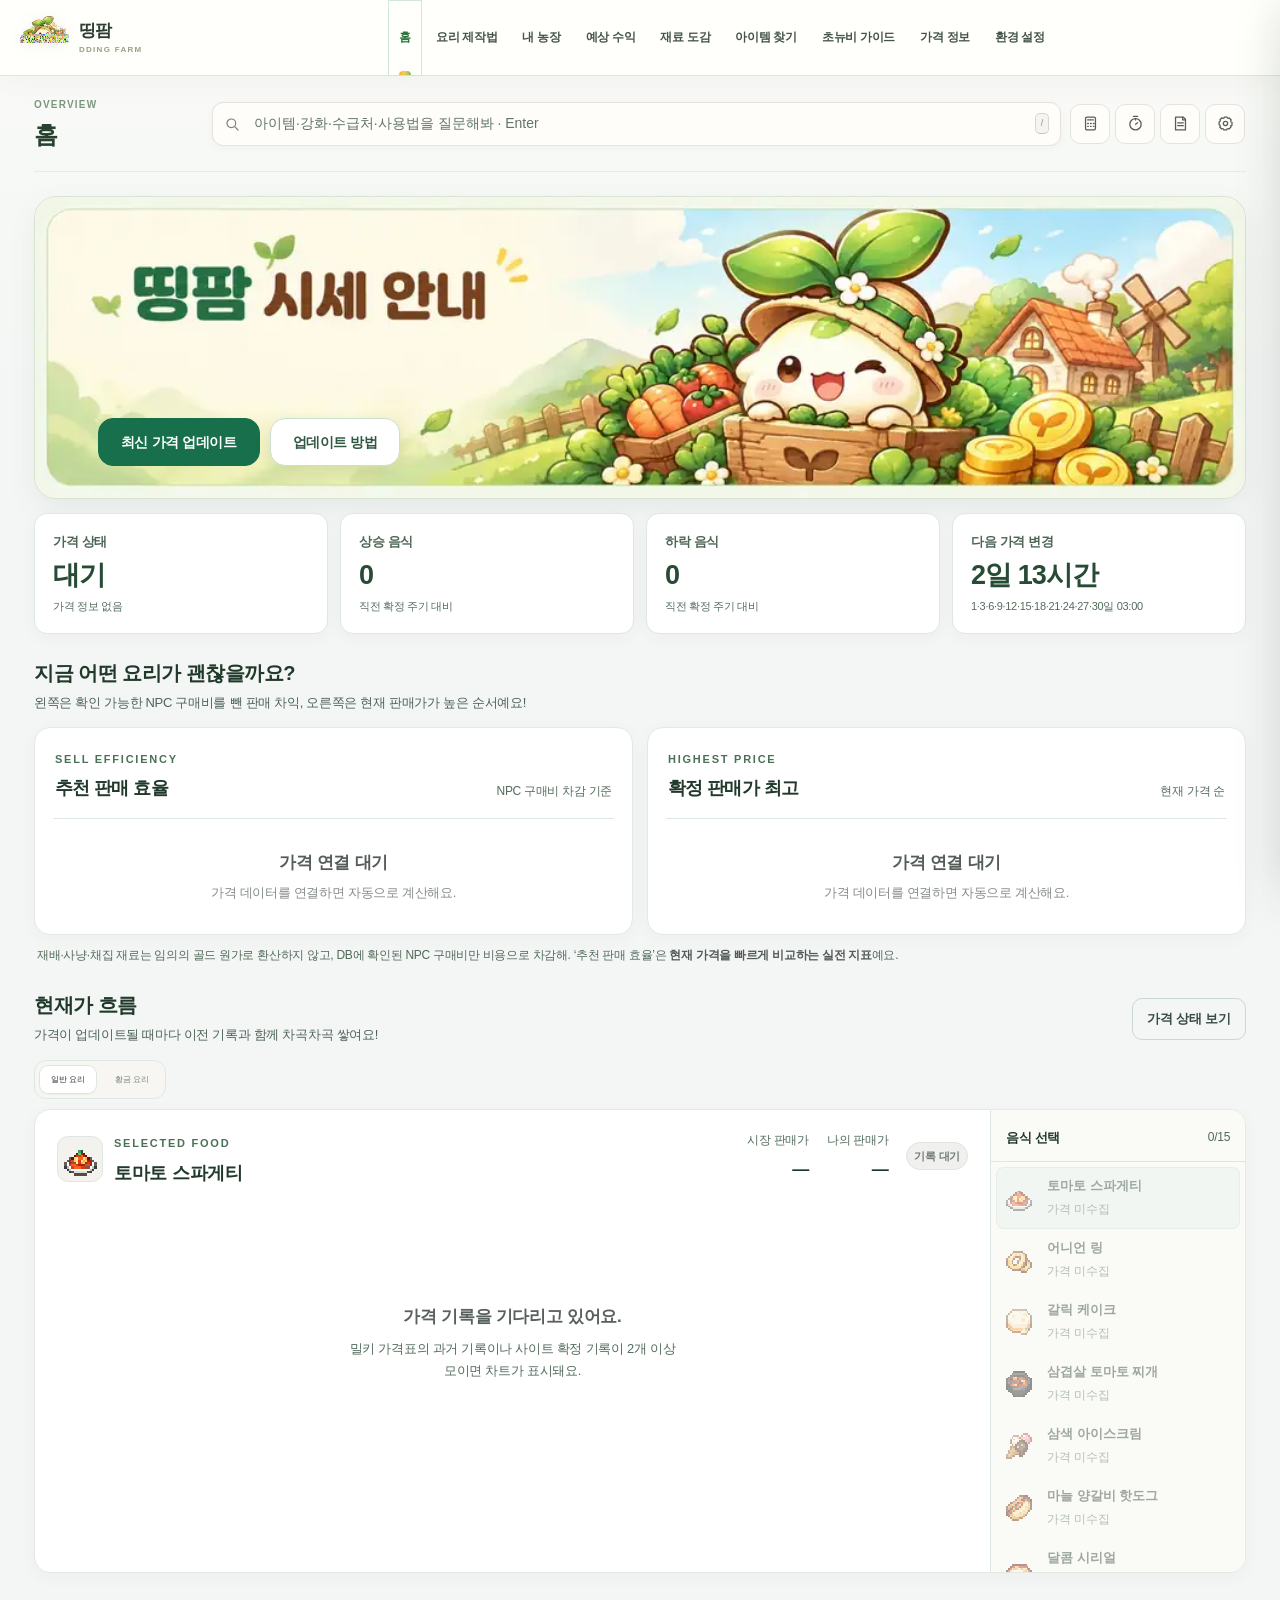
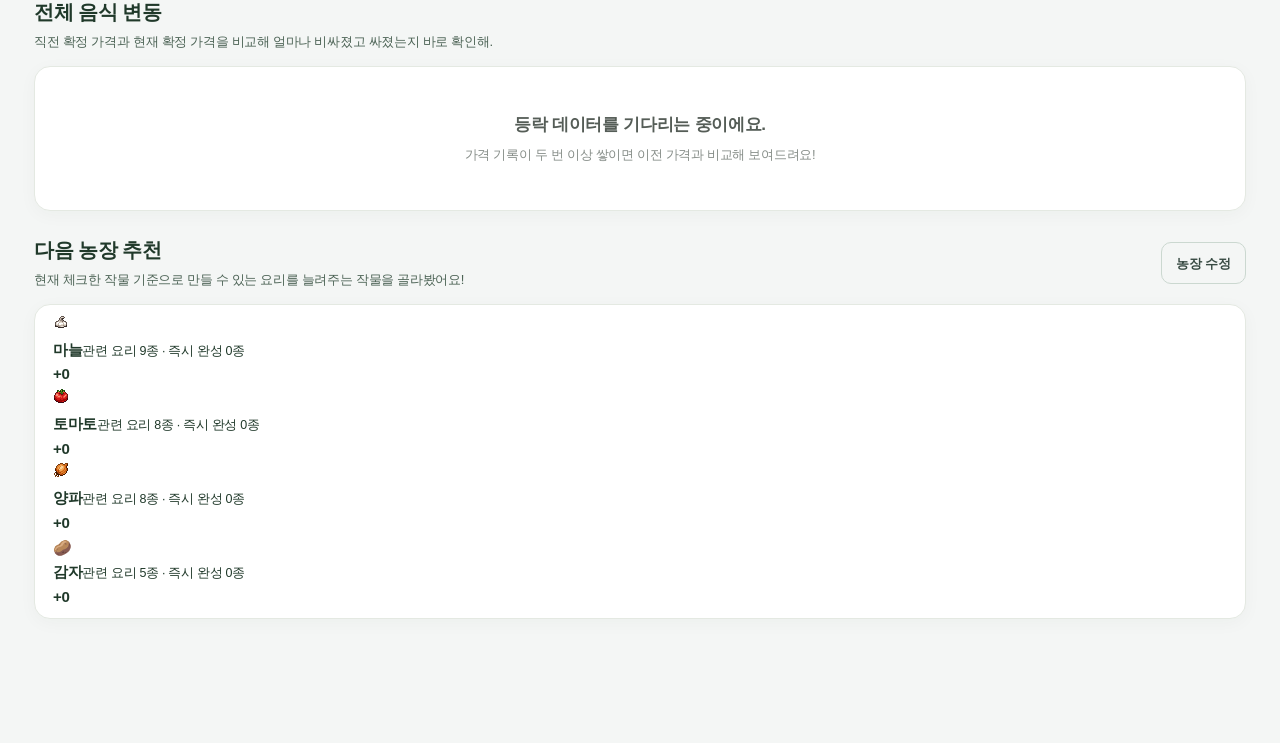
==== index.html @ a01706b8 "Bust cache for official newbie guide rebuild" ====
<!doctype html>
<html lang="ko">
<head>
  <meta charset="utf-8" />
  <meta name="viewport" content="width=device-width, initial-scale=1" />
  <meta name="color-scheme" content="light" />
  <title>띵팜 | 띵타이쿤 재배 운영 도구</title>
  <meta name="description" content="띵타이쿤 재배 운영을 위한 농장·요리·수익·가격 관리 도구, 띵팜" />
  <link rel="stylesheet" href="styles.css?v=0.10.4-auditplanner1" />
  <link rel="stylesheet" href="design-polish.css?v=0.12.0-public-ui1" />
  <link rel="icon" type="image/png" href="assets/brand/ddingfarm-logo.png" />
</head>
<body>
  <svg class="svg-sprite" aria-hidden="true">
    <symbol id="i-home" viewBox="0 0 24 24"><path d="M3 10.5 12 3l9 7.5v9a1.5 1.5 0 0 1-1.5 1.5h-15A1.5 1.5 0 0 1 3 19.5v-9Z"/><path d="M9 21v-7h6v7"/></symbol>
    <symbol id="i-chef" viewBox="0 0 24 24"><path d="M7 10.5a4 4 0 1 1 2.2-7.34A4.5 4.5 0 0 1 16.5 5a3.5 3.5 0 1 1 .5 6.96V15H7v-4.5Z"/><path d="M7 15h10v5H7z"/></symbol>
    <symbol id="i-leaf" viewBox="0 0 24 24"><path d="M20 4C11 4 5 8.2 5 14c0 3.3 2.6 6 6 6 6.4 0 9-7.2 9-16Z"/><path d="M4 21c2.4-5 6.1-8.2 11-10"/></symbol>
    <symbol id="i-box" viewBox="0 0 24 24"><path d="m4 7 8-4 8 4-8 4-8-4Z"/><path d="M4 7v10l8 4 8-4V7"/><path d="M12 11v10"/></symbol>
    <symbol id="i-book" viewBox="0 0 24 24"><path d="M4 5.5A2.5 2.5 0 0 1 6.5 3H11a3 3 0 0 1 3 3v15a3 3 0 0 0-3-3H6.5A2.5 2.5 0 0 0 4 20.5v-15Z"/><path d="M20 5.5A2.5 2.5 0 0 0 17.5 3H14v18a3 3 0 0 1 3-3h.5a2.5 2.5 0 0 1 2.5 2.5v-15Z"/></symbol>
    <symbol id="i-refresh" viewBox="0 0 24 24"><path d="M20 7v5h-5"/><path d="M19 12a7 7 0 1 0-2.05 4.95"/></symbol>
    <symbol id="i-search" viewBox="0 0 24 24"><circle cx="11" cy="11" r="6.5"/><path d="m16 16 5 5"/></symbol>
    <symbol id="i-calculator" viewBox="0 0 24 24"><rect x="5" y="3" width="14" height="18" rx="2"/><path d="M8 7h8M8 12h1M12 12h1M16 12h1M8 16h1M12 16h1M16 16h1"/></symbol>
    <symbol id="i-profit" viewBox="0 0 24 24"><path d="M4 19V9M10 19V5M16 19v-7M22 19H2"/><path d="m4 8 6-4 6 7 5-5"/></symbol>
    <symbol id="i-timer" viewBox="0 0 24 24"><circle cx="12" cy="13" r="8"/><path d="M9 2h6M12 5v2M12 13l3-2"/></symbol>
    <symbol id="i-note" viewBox="0 0 24 24"><path d="M5 3h11l3 3v15H5z"/><path d="M15 3v4h4M8 11h8M8 15h8"/></symbol>
    <symbol id="i-link" viewBox="0 0 24 24"><path d="M10 13a5 5 0 0 0 7.5.5l2-2a5 5 0 0 0-7-7l-1.1 1.1"/><path d="M14 11a5 5 0 0 0-7.5-.5l-2 2a5 5 0 0 0 7 7l1.1-1.1"/></symbol>
    <symbol id="i-grid" viewBox="0 0 24 24"><path d="M4 4h6v6H4zM14 4h6v6h-6zM4 14h6v6H4zM14 14h6v6h-6z"/></symbol>
    <symbol id="i-list" viewBox="0 0 24 24"><path d="M8 6h12M8 12h12M8 18h12M4 6h.01M4 12h.01M4 18h.01"/></symbol>
    <symbol id="i-arrow" viewBox="0 0 24 24"><path d="M5 12h14M14 7l5 5-5 5"/></symbol>
    <symbol id="i-close" viewBox="0 0 24 24"><path d="m6 6 12 12M18 6 6 18"/></symbol>
    <symbol id="i-check" viewBox="0 0 24 24"><path d="m5 12 4 4L19 6"/></symbol>
    <symbol id="i-spark" viewBox="0 0 24 24"><path d="M12 3c.8 4.7 2.3 6.2 7 7-4.7.8-6.2 2.3-7 7-.8-4.7-2.3-6.2-7-7 4.7-.8 6.2-2.3 7-7Z"/><path d="M19 16c.3 1.8.9 2.4 2.7 2.7-1.8.3-2.4.9-2.7 2.7-.3-1.8-.9-2.4-2.7-2.7 1.8-.3 2.4-.9 2.7-2.7Z"/></symbol>
    <symbol id="i-compass" viewBox="0 0 24 24"><circle cx="12" cy="12" r="9"/><path d="m15.5 8.5-2 5-5 2 2-5 5-2Z"/></symbol>
    <symbol id="i-settings" viewBox="0 0 24 24"><circle cx="12" cy="12" r="3"/><path d="M19.4 15a1.7 1.7 0 0 0 .34 1.88l.06.06-2.83 2.83-.06-.06A1.7 1.7 0 0 0 15 19.4a1.7 1.7 0 0 0-1 .6 1.7 1.7 0 0 0-.4 1.1V21h-4v-.1A1.7 1.7 0 0 0 8.6 19.4a1.7 1.7 0 0 0-1.88.34l-.06.06-2.83-2.83.06-.06A1.7 1.7 0 0 0 4.6 15a1.7 1.7 0 0 0-.6-1 1.7 1.7 0 0 0-1.1-.4H3v-4h.1A1.7 1.7 0 0 0 4.6 8.6a1.7 1.7 0 0 0-.34-1.88l-.06-.06 2.83-2.83.06.06A1.7 1.7 0 0 0 9 4.6a1.7 1.7 0 0 0 1-.6 1.7 1.7 0 0 0 .4-1.1V3h4v.1A1.7 1.7 0 0 0 15.4 4.6a1.7 1.7 0 0 0 1.88-.34l.06-.06 2.83 2.83-.06.06A1.7 1.7 0 0 0 19.4 9c.12.36.33.7.6 1 .3.27.69.42 1.1.4h.1v4h-.1c-.41-.02-.8.13-1.1.4-.27.3-.48.64-.6 1Z"/></symbol>
  </svg>

  <div class="app-shell">
    <aside class="sidebar">
      <div class="brand">
        <img class="brand-logo" src="assets/brand/ddingfarm-logo.png" alt="띵팜 로고" />
        <div class="brand-copy">
          <strong>띵팜</strong>
          <span>DDING FARM</span>
        </div>
      </div>

      <nav class="nav" aria-label="주요 메뉴">
        <p class="nav-label">Workspace</p>
        <button class="nav-btn active" data-page="dashboard"><svg><use href="#i-home"/></svg><span>홈</span></button>
        <button class="nav-btn" data-page="cooking"><svg><use href="#i-chef"/></svg><span>요리 제작법</span><em>15</em></button>
        <button class="nav-btn" data-page="farm"><svg><use href="#i-leaf"/></svg><span>내 농장</span></button>
        <button class="nav-btn" data-page="profit"><svg><use href="#i-profit"/></svg><span>예상 수익</span><em>NEW</em></button>
        <button class="nav-btn" data-page="ingredients"><svg><use href="#i-box"/></svg><span>재료 도감</span></button>
        <button class="nav-btn" data-page="finder"><svg><use href="#i-compass"/></svg><span>아이템 찾기</span><em>NEW</em></button>
        <button class="nav-btn" data-page="reference"><svg><use href="#i-book"/></svg><span>초뉴비 가이드</span><em>NEW</em></button>
        <button class="nav-btn" data-page="prices"><svg><use href="#i-refresh"/></svg><span>가격 정보</span></button>
        <button class="nav-btn" data-tool="settings"><svg><use href="#i-settings"/></svg><span>환경 설정</span><em>FONT</em></button>
      </nav>

      <div class="side-spacer"></div>

      <div class="side-module">
        <div class="module-head"><span>PRICE FEED</span><span id="sidePriceDot" class="tiny-dot"></span></div>
        <div id="sidePriceStatus" class="price-feed-title">가격 대기</div>
        <small id="sidePriceUpdated">최신 가격 정보를 확인하는 중이에요.</small>
        <button id="sideConnect" class="text-action">최신 가격 확인 <svg><use href="#i-arrow"/></svg></button>
      </div>

      <div class="sidebar-footer">
        <span>v0.13.1</span>
        <span class="sep"></span>
        <span>price-sync</span>
      </div>
    </aside>

    <main class="main">
      <header class="topbar">
        <div class="page-heading">
          <p class="eyebrow" id="pageEyebrow">OVERVIEW</p>
          <h1 id="pageTitle">홈</h1>
        </div>
        <div class="top-actions">
          <label class="search-wrap">
            <svg><use href="#i-search"/></svg>
            <input id="globalSearch" type="search" placeholder="아이템·강화·수급처·사용법을 질문해봐 · Enter" autocomplete="off" />
            <kbd>/</kbd>
          </label>
          <div class="utility-buttons" aria-label="도구">
            <button class="icon-btn" data-tool="calculator" title="수익 계산기"><svg><use href="#i-calculator"/></svg></button>
            <button class="icon-btn" data-tool="timer" title="쿠킹 타이머"><svg><use href="#i-timer"/></svg></button>
            <button class="icon-btn" data-tool="memo" title="메모"><svg><use href="#i-note"/></svg></button>
            <button class="icon-btn" data-tool="settings" title="환경 설정"><svg><use href="#i-settings"/></svg></button>
          </div>
          <button id="quickConnect" class="btn primary"><span class="connect-indicator"></span>최신 가격 확인</button>
        </div>
      </header>

      <section id="page-dashboard" class="page active"></section>
      <section id="page-cooking" class="page"></section>
      <section id="page-farm" class="page"></section>
      <section id="page-profit" class="page"></section>
      <section id="page-ingredients" class="page"></section>
      <section id="page-finder" class="page"></section>
      <section id="page-reference" class="page"></section>
      <section id="page-prices" class="page"></section>
    </main>
  </div>

  <div id="drawerBackdrop" class="drawer-backdrop" hidden></div>
  <aside id="detailDrawer" class="drawer" aria-hidden="true"></aside>

  <aside id="toolPanel" class="tool-panel" aria-hidden="true">
    <div class="tool-panel-head">
      <div><p class="eyebrow" id="toolEyebrow">UTILITY</p><h2 id="toolTitle">도구</h2></div>
      <button id="toolClose" class="icon-btn"><svg><use href="#i-close"/></svg></button>
    </div>
    <div id="toolPanelBody" class="tool-panel-body"></div>
  </aside>

  <div id="toast" class="toast" hidden></div>

  <!-- 핵심 데이터를 data.js 하나로 묶어 배포 누락을 방지 -->
  <script src="data.js?v=0.11.4-guide-official1"></script>
  <script src="app.js?v=0.13.1-guide-official1"></script>
</body>
</html>
---- styles.css ----
@font-face{font-family:'Gmarket Sans';font-weight:300;font-style:normal;font-display:swap;src:local('Gmarket Sans Light'),local('GmarketSansTTFLight'),url('https://cdn.jsdelivr.net/gh/fonts-archive/GmarketSans/GmarketSansLight.woff2') format('woff2')}
@font-face{font-family:'Gmarket Sans';font-weight:500;font-style:normal;font-display:swap;src:local('Gmarket Sans Medium'),local('GmarketSansTTFMedium'),url('https://cdn.jsdelivr.net/gh/fonts-archive/GmarketSans/GmarketSansMedium.woff2') format('woff2')}
@font-face{font-family:'Gmarket Sans';font-weight:700;font-style:normal;font-display:swap;src:local('Gmarket Sans Bold'),local('GmarketSansTTFBold'),url('https://cdn.jsdelivr.net/gh/fonts-archive/GmarketSans/GmarketSansBold.woff2') format('woff2')}
:root{
  --canvas:#f2f1ed;
  --paper:#faf9f6;
  --paper-strong:#ffffff;
  --ink:#171a18;
  --ink-2:#2c302d;
  --muted:#747b76;
  --muted-2:#969c98;
  --line:#dedfd9;
  --line-dark:#cfd2ca;
  --forest:#194f3b;
  --forest-2:#256348;
  --forest-soft:#e6eee9;
  --gold:#a67823;
  --gold-soft:#f5edda;
  --danger:#aa4337;
  --shadow:0 12px 35px rgba(29,34,30,.06);
  --shadow-lg:0 22px 70px rgba(21,26,23,.14);
  --r-sm:8px;
  --r-md:12px;
  --r-lg:18px;
  --sidebar:258px;
  --font-ui:"Gmarket Sans",Pretendard,"Pretendard Variable","Noto Sans KR",-apple-system,BlinkMacSystemFont,"Segoe UI",sans-serif;
  --font-display:"Gmarket Sans",Pretendard,"Noto Sans KR",sans-serif;
  --font-scale:1;
  font-family:var(--font-ui);
}
*{box-sizing:border-box}
html{scroll-behavior:smooth}
body{margin:0;background:var(--canvas);color:var(--ink);font-family:var(--font-ui);font-size:calc(14px * var(--font-scale));font-weight:500;-webkit-font-smoothing:antialiased}
body[data-font="gmarket"]{--font-ui:"Gmarket Sans",Pretendard,"Noto Sans KR",sans-serif;--font-display:"Gmarket Sans",Pretendard,"Noto Sans KR",sans-serif}
body[data-font="system"]{--font-ui:-apple-system,BlinkMacSystemFont,"Segoe UI","Noto Sans KR",sans-serif;--font-display:-apple-system,BlinkMacSystemFont,"Segoe UI","Noto Sans KR",sans-serif}
body[data-font="pretendard"]{--font-ui:Pretendard,"Pretendard Variable","Noto Sans KR",-apple-system,BlinkMacSystemFont,"Segoe UI",sans-serif;--font-display:Pretendard,"Pretendard Variable","Noto Sans KR",sans-serif}
body[data-font="serif"]{--font-ui:"Noto Sans KR",-apple-system,BlinkMacSystemFont,"Segoe UI",sans-serif;--font-display:Georgia,"Times New Roman",serif}
button,input,textarea,select{font:inherit}
button{cursor:pointer;color:inherit}
button:focus-visible,input:focus-visible,textarea:focus-visible,select:focus-visible{outline:2px solid rgba(25,79,59,.35);outline-offset:2px}
svg{width:18px;height:18px;fill:none;stroke:currentColor;stroke-width:1.8;stroke-linecap:round;stroke-linejoin:round}
.svg-sprite{position:absolute;width:0;height:0;overflow:hidden}
.app-shell{display:grid;grid-template-columns:var(--sidebar) minmax(0,1fr);min-height:100vh}
.sidebar{position:sticky;top:0;height:100vh;background:#181c1a;color:#edf0ed;padding:24px 18px 18px;display:flex;flex-direction:column;border-right:1px solid #252b27;z-index:40}
.brand{display:flex;align-items:center;gap:12px;padding:2px 7px 25px}
.brand-mark{width:39px;height:39px;border:1px solid #3b453f;border-radius:10px;background:#212723;display:grid;place-items:center;box-shadow:inset 0 0 0 3px #191d1b}
.brand-mark span{font-family:var(--font-display);font-weight:700;font-size:23px;color:#dce8df;transform:translateY(-1px)}
.brand-copy strong{display:block;font-size:15px;letter-spacing:-.02em}
.brand-copy span{display:block;margin-top:4px;font-size:9px;letter-spacing:.15em;color:#77847c;font-weight:700}
.nav{display:grid;gap:3px}
.nav-label{margin:0 10px 8px;font-size:9px;letter-spacing:.16em;text-transform:uppercase;color:#667169;font-weight:800}
.nav-btn{width:100%;border:0;background:transparent;color:#aeb8b1;border-radius:9px;padding:10px 11px;display:grid;grid-template-columns:22px 1fr auto;align-items:center;gap:9px;text-align:left;font-weight:650;transition:background .16s ease,color .16s ease}
.nav-btn svg{width:17px;height:17px;stroke-width:1.7}
.nav-btn em{font-style:normal;font-size:10px;color:#6f7972;font-weight:700}
.nav-btn:hover{background:#202622;color:#eef2ef}
.nav-btn.active{background:#29312c;color:#fff}
.nav-btn.active em{color:#9fb2a5}
.side-spacer{flex:1;min-height:24px}
.side-module{border-top:1px solid #303632;padding:18px 8px 14px}
.module-head{display:flex;justify-content:space-between;align-items:center;color:#707a73;font-size:9px;font-weight:800;letter-spacing:.14em}
.tiny-dot{width:7px;height:7px;border-radius:50%;background:#58615b;box-shadow:0 0 0 3px rgba(255,255,255,.03)}
.tiny-dot.on{background:#5bbd84;box-shadow:0 0 0 3px rgba(91,189,132,.12)}
.price-feed-title{font-size:14px;font-weight:800;margin-top:11px;color:#e9eeea}
.side-module small{display:block;color:#79857d;font-size:10px;line-height:1.55;margin-top:5px}
.text-action{border:0;background:transparent;color:#9fc1ad;font-size:11px;font-weight:750;padding:12px 0 0;display:flex;align-items:center;gap:5px}
.text-action svg{width:13px;height:13px}
.sidebar-footer{display:flex;align-items:center;justify-content:center;gap:8px;color:#555e58;font-size:9px;letter-spacing:.08em;padding-top:6px;text-transform:uppercase}
.sidebar-footer .sep{width:2px;height:2px;border-radius:50%;background:#59625c}
.main{min-width:0;padding:0 38px 64px;max-width:1680px;width:100%;margin:0 auto}
.topbar{height:104px;display:flex;align-items:center;justify-content:space-between;gap:28px;border-bottom:1px solid transparent}
.page-heading{min-width:180px}
.eyebrow{margin:0 0 6px;font-size:9px;font-weight:850;letter-spacing:.16em;color:var(--muted-2);text-transform:uppercase}
.page-heading h1{font-family:var(--font-display);font-size:29px;font-weight:600;line-height:1;margin:0;letter-spacing:-.025em}
.top-actions{display:flex;align-items:center;gap:9px}
.search-wrap{height:42px;width:min(390px,32vw);display:grid;grid-template-columns:20px 1fr auto;align-items:center;gap:8px;padding:0 11px;border:1px solid var(--line);background:rgba(250,249,246,.82);border-radius:10px;transition:border-color .15s,background .15s}
.search-wrap:focus-within{border-color:#acb9b0;background:#fff}
.search-wrap svg{width:16px;height:16px;color:#7a827d}
.search-wrap input{border:0;outline:0;background:transparent;min-width:0;color:var(--ink);font-size:12px}
.search-wrap input::placeholder{color:#989e99}
kbd{font-family:inherit;font-size:9px;border:1px solid #d5d7d1;border-bottom-color:#c3c6bf;border-radius:5px;padding:2px 5px;color:#8d938f;background:#f5f4f1;box-shadow:0 1px 0 #fff}
.utility-buttons{display:flex;gap:5px;padding-right:1px}
.icon-btn{width:40px;height:40px;display:grid;place-items:center;border:1px solid var(--line);background:rgba(250,249,246,.82);border-radius:9px;color:#565d58;transition:.15s ease}
.icon-btn:hover{background:#fff;border-color:#cbd0ca;color:#202522}
.icon-btn svg{width:17px;height:17px}
.btn{min-height:40px;border:1px solid var(--line-dark);background:var(--paper);color:var(--ink-2);border-radius:9px;padding:0 14px;font-weight:720;font-size:11px;letter-spacing:-.01em;transition:transform .15s,border-color .15s,background .15s}
.btn:hover{transform:translateY(-1px);border-color:#bcc2bb;background:#fff}
.btn.primary{background:#1f5a43;color:#fff;border-color:#1f5a43;box-shadow:0 6px 18px rgba(31,90,67,.13)}
.btn.primary:hover{background:#194f3b;border-color:#194f3b}
.btn.ghost{background:transparent}
.btn.danger{color:var(--danger);border-color:#dfc6c2;background:#fff9f8}
.connect-indicator{display:inline-block;width:6px;height:6px;border-radius:50%;background:#83b59c;margin-right:7px;vertical-align:1px}
.page{display:none;animation:pageIn .22s ease}
.page.active{display:block}
@keyframes pageIn{from{opacity:.25;transform:translateY(4px)}to{opacity:1;transform:none}}
.content-shell{max-width:1420px}
.hero{display:grid;grid-template-columns:minmax(0,1.35fr) minmax(330px,.65fr);min-height:250px;background:#202623;color:#eff2ef;border-radius:20px;overflow:hidden;box-shadow:var(--shadow);border:1px solid #2e3531}
.hero-copy{padding:34px 38px 31px;display:flex;flex-direction:column;justify-content:center;position:relative}
.hero-copy:before{content:"";position:absolute;left:38px;top:31px;width:28px;height:1px;background:#698174}
.hero-kicker{font-size:10px;letter-spacing:.16em;font-weight:800;text-transform:uppercase;color:#84938a;margin-bottom:23px}
.hero h2{font-family:var(--font-display);font-weight:500;font-size:36px;line-height:1.18;letter-spacing:-.035em;margin:0;max-width:650px}
.hero h2 b{font-family:inherit;font-weight:500;color:#bed7c6}
.hero-copy>p{color:#9eaaa2;line-height:1.7;font-size:12px;max-width:610px;margin:15px 0 22px}
.hero-actions{display:flex;gap:8px}
.hero .btn{border-color:#3c4740;background:#29312c;color:#e8eee9}
.hero .btn.primary{background:#dfe8e2;color:#213029;border-color:#dfe8e2;box-shadow:none}
.hero-side{border-left:1px solid #343b37;padding:28px;display:flex;flex-direction:column;justify-content:center;background:#1c211f}
.hero-side-label{font-size:9px;letter-spacing:.14em;text-transform:uppercase;color:#707e75;font-weight:800;margin-bottom:12px}
.hero-food{display:grid;grid-template-columns:64px 1fr;gap:14px;align-items:center}
.hero-food-img{width:64px;height:64px;border-radius:14px;display:grid;place-items:center;background:#252d28;border:1px solid #37413b}
.hero-food-img img{width:48px;height:48px;object-fit:contain;image-rendering:pixelated}
.hero-food h3{font-size:15px;margin:0 0 4px}
.hero-food .hero-price{font-family:var(--font-display);font-size:21px;color:#dbe8df}
.hero-food small{display:block;color:#78867e;font-size:10px;margin-top:5px}
.metrics{display:grid;grid-template-columns:repeat(4,minmax(0,1fr));margin-top:14px;border:1px solid var(--line);border-radius:14px;background:rgba(250,249,246,.82);overflow:hidden}
.metric{padding:18px 20px;border-right:1px solid var(--line);min-height:92px}
.metric:last-child{border-right:0}
.metric-label{font-size:10px;color:#7d847f;font-weight:700;margin-bottom:9px}
.metric-value{font-family:var(--font-display);font-size:25px;line-height:1;color:#1f2421}
.metric-value small{font-family:inherit;font-size:12px;color:#838a85}
.metric-foot{font-size:9px;color:#999e9a;margin-top:8px;white-space:nowrap;overflow:hidden;text-overflow:ellipsis}
.section{margin-top:30px}
.section-head{display:flex;justify-content:space-between;align-items:flex-end;gap:18px;margin-bottom:13px}
.section-head h2{font-family:var(--font-display);font-size:22px;font-weight:600;letter-spacing:-.025em;margin:0}
.section-head p{margin:6px 0 0;color:var(--muted);font-size:11px;line-height:1.55}
.section-actions{display:flex;gap:7px;align-items:center}
.card{background:var(--paper);border:1px solid var(--line);border-radius:var(--r-lg);box-shadow:0 1px 0 rgba(255,255,255,.65)}
.dashboard-columns{display:grid;grid-template-columns:minmax(0,1.15fr) minmax(330px,.85fr);gap:14px}
.rank-card{padding:4px 20px}
.rank-row{display:grid;grid-template-columns:30px 42px 1fr auto;gap:11px;align-items:center;padding:14px 0;border-bottom:1px solid #e7e7e2}
.rank-row:last-child{border-bottom:0}
.rank-no{font-family:var(--font-display);color:#929893;font-size:15px}
.rank-thumb{width:38px;height:38px;border:1px solid var(--line);border-radius:9px;background:#f3f2ee;display:grid;place-items:center}
.rank-thumb img{width:30px;height:30px;object-fit:contain;image-rendering:pixelated}
.rank-name{font-weight:760;font-size:12px}
.rank-meta{font-size:9px;color:#8b918d;margin-top:4px}
.rank-price{text-align:right}
.rank-price strong{font-family:var(--font-display);font-size:16px}
.rank-price span{display:block;font-size:9px;color:#999f9b;margin-top:4px}
.crop-suggest{padding:18px 20px}
.crop-suggest-intro{font-size:11px;color:var(--muted);line-height:1.65;margin:0 0 12px}
.crop-suggest-list{display:grid;gap:8px}
.crop-suggest-item{display:grid;grid-template-columns:40px 1fr auto;gap:10px;align-items:center;border:1px solid #e4e5df;border-radius:11px;padding:10px 11px;background:#f7f6f2}
.crop-suggest-item img{width:30px;height:30px;object-fit:contain;image-rendering:pixelated}
.crop-suggest-item .crop-emoji{font-size:25px}
.crop-suggest-item b{font-size:12px}
.crop-suggest-item small{display:block;font-size:9px;color:#8d938f;margin-top:3px}
.crop-suggest-item strong{font-family:var(--font-display);font-size:18px;color:var(--forest)}
.note-strip{border-left:2px solid #b18b45;background:#f5f0e4;padding:14px 16px;color:#65583f;font-size:11px;line-height:1.65;border-radius:0 9px 9px 0}
.toolbar{display:flex;justify-content:space-between;gap:16px;align-items:center;margin-bottom:14px;padding:10px 12px;background:rgba(250,249,246,.72);border:1px solid var(--line);border-radius:12px;position:sticky;top:8px;z-index:20;backdrop-filter:blur(14px)}
.pillbar{display:flex;gap:5px;flex-wrap:wrap}
.pill{height:30px;border:1px solid transparent;background:transparent;border-radius:7px;padding:0 9px;color:#6d756f;font-size:10px;font-weight:750}
.pill:hover{background:#efefeb}
.pill.active{background:#252b28;color:#fff}
.view-toggle{display:flex;border:1px solid var(--line);border-radius:8px;overflow:hidden;background:#f7f6f2}
.view-toggle button{width:32px;height:30px;display:grid;place-items:center;border:0;border-right:1px solid var(--line);background:transparent;color:#89908b}
.view-toggle button:last-child{border-right:0}
.view-toggle button.active{background:#fff;color:#2d332f}
.view-toggle svg{width:14px;height:14px}
.food-grid{display:grid;grid-template-columns:repeat(3,minmax(280px,1fr));gap:12px}
.food-grid.list-view{grid-template-columns:1fr}
.food-card{padding:16px 16px 14px;position:relative;overflow:visible;transition:transform .16s,border-color .16s,box-shadow .16s}
.food-card:hover{transform:translateY(-2px);border-color:#c9cec7;box-shadow:var(--shadow)}
.food-grid.list-view .food-card{display:grid;grid-template-columns:minmax(280px,.9fr) minmax(0,1.3fr) 190px;gap:20px;align-items:center}
.food-top{display:grid;grid-template-columns:62px minmax(0,1fr) auto;gap:12px;align-items:center}
.food-grid.list-view .food-top{grid-template-columns:62px minmax(0,1fr)}
.pixel-wrap{width:62px;height:62px;background:#f0efeb;border:1px solid #e0e1db;border-radius:12px;display:grid;place-items:center;flex:0 0 auto}
.pixel{width:46px;height:46px;image-rendering:pixelated;object-fit:contain}
.food-title-block{min-width:0}
.food-name{font-size:14px;font-weight:820;line-height:1.3;white-space:normal;overflow:visible;text-overflow:clip;word-break:keep-all;overflow-wrap:anywhere}
.grade{display:inline-flex;align-items:center;margin-top:6px;border-radius:4px;padding:3px 6px;font-size:8px;font-weight:850;letter-spacing:.07em;color:#fff}
.grade.COMMON{background:#767e79}.grade.NORMAL{background:#4f739c}.grade.RARE{background:#7760a5}.grade.EPIC{background:#a26534}.grade.GOLD{background:#9a761f}
.price-line{text-align:right;min-width:105px}
.food-grid.list-view .price-line{display:none}
.price-line strong{display:block;font-family:var(--font-display);font-size:16px;font-weight:600;white-space:nowrap}
.price-line small{display:block;color:#909792;font-size:8.5px;margin-top:5px;line-height:1.35}
.recipe-row{display:flex;gap:6px;overflow-x:auto;padding:13px 1px 4px;scrollbar-width:thin;scrollbar-color:#d8d9d4 transparent}
.food-grid.list-view .recipe-row{padding:0;align-items:center}
.ingredient-chip{position:relative;min-width:56px;border:1px solid #e0e1dc;background:#f8f7f3;border-radius:9px;padding:6px 5px;text-align:center}
.ingredient-chip img{width:28px;height:28px;object-fit:contain;image-rendering:pixelated}
.ingredient-chip .fallback-icon{font-size:23px;line-height:28px}
.ingredient-chip b{display:block;font-size:8.5px;white-space:nowrap;overflow:hidden;text-overflow:ellipsis;max-width:64px;margin-top:2px}
.ingredient-chip>span:last-of-type{font-size:8.5px;color:#747b76}
.hover-card{display:none;width:268px;text-align:left;background:#1d221f;color:#eef2ef;padding:13px;border-radius:10px;box-shadow:0 18px 45px rgba(0,0,0,.23);pointer-events:none;border:1px solid #343c37}
.ingredient-chip>.hover-card{display:none!important}
.hover-card-floating{position:fixed;z-index:1000;max-width:calc(100vw - 24px);max-height:calc(100vh - 24px);overflow:auto}
.hover-card h4{margin:0 0 7px;font-size:12px}.hover-card p{font-size:10px;line-height:1.55;margin:4px 0;color:#b9c4bc}.hover-card em{color:#94c4a6;font-style:normal;font-weight:800}
.card-lower{margin-top:10px}
.food-grid.list-view .card-lower{margin:0}
.readiness{height:3px;background:#e5e6e1;border-radius:99px;overflow:hidden}.readiness>span{display:block;height:100%;background:#477e5f}
.ready-caption{display:flex;justify-content:space-between;font-size:8.5px;color:#8b918d;margin-top:5px}
.food-actions{display:flex;gap:6px;margin-top:10px}
.food-grid.list-view .food-actions{margin:0;justify-content:flex-end}
.food-actions button{height:32px;flex:1;padding:0 9px;border-radius:8px;border:1px solid #dcddd8;background:#fbfaf7;font-size:9px;font-weight:800;color:#5f665f}
.food-grid.list-view .food-actions button{flex:0 0 auto;min-width:80px}
.food-actions button:hover{background:#fff;border-color:#c8ccc6}
.food-actions .gold-toggle{background:#f6f0df;border-color:#e5d8b8;color:#816521}
.farm-layout{display:grid;grid-template-columns:minmax(0,1.2fr) minmax(350px,.8fr);gap:14px}
.farm-card{padding:20px}
.crop-groups{display:grid;grid-template-columns:repeat(2,minmax(0,1fr));gap:10px}
.crop-group{border-top:1px solid var(--line);padding-top:13px}
.crop-group h3{font-size:9px;letter-spacing:.11em;text-transform:uppercase;color:#929892;margin:0 0 8px}
.crop-check{display:grid;grid-template-columns:18px 30px 1fr;align-items:center;gap:8px;padding:7px 3px;border-radius:7px;font-size:11px;font-weight:650;cursor:pointer}
.crop-check:hover{background:#f1f1ed}
.crop-check input{appearance:none;width:16px;height:16px;border:1px solid #bec4bd;border-radius:4px;display:grid;place-items:center;margin:0;background:#fff}
.crop-check input:checked{background:var(--forest);border-color:var(--forest)}
.crop-check input:checked:after{content:"";width:6px;height:3px;border-left:1.5px solid #fff;border-bottom:1.5px solid #fff;transform:rotate(-45deg) translateY(-1px)}
.crop-check img{width:25px;height:25px;image-rendering:pixelated;object-fit:contain}
.farm-recommend{padding:20px}
.recommend-item{display:grid;grid-template-columns:42px 1fr auto;gap:10px;align-items:center;padding:11px 0;border-bottom:1px solid #e7e8e3}
.recommend-item:last-child{border-bottom:0}
.recommend-item img{width:34px;height:34px;object-fit:contain;image-rendering:pixelated}
.recommend-item .name{font-weight:800;font-size:11px}.recommend-item .why{font-size:9px;color:#8b928d;margin-top:3px}.recommend-item .score{font-family:var(--font-display);font-size:18px;color:var(--forest)}
.ingredient-grid{display:grid;grid-template-columns:repeat(4,minmax(0,1fr));gap:10px}
.ingredient-card{padding:14px;min-height:190px;display:flex;flex-direction:column}
.ingredient-card .icon-lg{height:48px;display:flex;align-items:center;margin-bottom:8px}.ingredient-card img{width:43px;height:43px;object-fit:contain;image-rendering:pixelated}.ingredient-card .big-fallback{font-size:31px}
.ingredient-card .tag{display:inline-flex;align-self:flex-start;font-size:8px;font-weight:800;padding:3px 6px;background:#e9ece7;color:#59655c;border-radius:4px}
.ingredient-card h3{font-size:12px;margin:9px 0 6px}.ingredient-card p{font-size:9.5px;color:#777f79;line-height:1.55;margin:3px 0}.ingredient-card p b{color:#3e4641}.ingredient-card .cost{margin-top:auto;padding-top:8px;color:#2c6248;font-weight:750}
.reference-intro{display:flex;justify-content:space-between;align-items:flex-end;gap:20px;border-bottom:1px solid var(--line);padding:3px 0 16px;margin-bottom:14px}
.reference-intro h2{font-family:var(--font-display);font-size:22px;font-weight:600;margin:0}.reference-intro p{font-size:10px;color:var(--muted);margin:6px 0 0;max-width:690px;line-height:1.6}
.scope-tabs{display:flex;gap:4px;flex-wrap:wrap}
.scope-tab{height:34px;border:1px solid var(--line);background:#f7f6f2;border-radius:8px;padding:0 12px;font-size:10px;font-weight:800;color:#686f6a}
.scope-tab.active{background:#202623;color:#fff;border-color:#202623}
.legacy-toolbar{display:flex;align-items:center;gap:8px;justify-content:space-between;margin-bottom:12px}
.legacy-subtabs{display:flex;gap:5px;flex-wrap:wrap}
.legacy-card{padding:0;overflow:hidden}
.legacy-group{padding:18px 20px;border-bottom:1px solid var(--line)}
.legacy-group:last-child{border-bottom:0}
.legacy-group h3{font-size:11px;margin:0 0 10px;display:flex;align-items:center;justify-content:space-between}.legacy-group h3 span{color:#999f9a;font-size:9px;font-weight:650}
.legacy-items{display:grid;grid-template-columns:repeat(3,minmax(0,1fr));gap:6px}
.legacy-item{display:flex;justify-content:space-between;gap:12px;padding:9px 10px;background:#f6f5f1;border-radius:8px;border:1px solid #e7e7e2;font-size:10px;line-height:1.45}
.legacy-item b{font-weight:740}.legacy-item span{color:#68716b;text-align:right}.legacy-item.recipe{display:block}.legacy-item.recipe span{display:block;text-align:left;margin-top:4px;color:#818883}
.legacy-table-wrap{overflow:auto}.legacy-table{width:100%;border-collapse:collapse;font-size:9px}.legacy-table th,.legacy-table td{padding:8px;border-bottom:1px solid #e7e8e3;text-align:left;white-space:nowrap}.legacy-table th{font-size:8px;color:#8b928d;letter-spacing:.04em;text-transform:uppercase}
.reference-status{font-size:9px;color:#969c98}
.connect-hero{display:grid;grid-template-columns:minmax(0,1.15fr) minmax(320px,.85fr);gap:14px}
.connect-box{padding:24px}.connect-box h2{font-family:var(--font-display);font-size:23px;font-weight:600;margin:0 0 9px}.connect-box p{color:#747c76;font-size:10.5px;line-height:1.72;margin:0 0 16px}.connect-actions{display:flex;gap:7px;flex-wrap:wrap}
.steps{counter-reset:steps;display:grid;gap:9px;margin-top:19px}.step{display:grid;grid-template-columns:23px 1fr;gap:10px;align-items:start;font-size:10px;line-height:1.5;color:#5e665f}.step:before{counter-increment:steps;content:counter(steps);width:21px;height:21px;border-radius:50%;background:#e3ebe6;color:#2a6349;font-weight:900;display:grid;place-items:center;font-size:9px}
.codebox{background:#1c211f;color:#c9d4cd;border-radius:10px;padding:14px;font-family:ui-monospace,SFMono-Regular,Consolas,monospace;font-size:9px;white-space:pre-wrap;overflow:auto;line-height:1.65;border:1px solid #303834}
.price-panel{padding:18px}.status-row{display:flex;gap:7px;align-items:center;font-size:10px;font-weight:750}.status-dot{width:7px;height:7px;border-radius:50%;background:#aab0ac}.status-dot.on{background:#4aad76;box-shadow:0 0 0 4px rgba(74,173,118,.1)}
.price-table-wrap{overflow:auto}.price-table{width:100%;border-collapse:collapse}.price-table th,.price-table td{text-align:left;padding:10px 8px;border-bottom:1px solid var(--line);font-size:10px;white-space:nowrap}.price-table th{color:#838b85;font-size:8px;text-transform:uppercase;letter-spacing:.06em}.price-table td b{font-weight:820}.price-position{display:flex;align-items:center;gap:8px}.mini-progress{width:72px;height:3px;background:#e6e7e2;border-radius:10px;overflow:hidden}.mini-progress span{display:block;height:100%;background:#4b7c60}
.empty{padding:44px 28px;text-align:center;color:#868d88;font-size:10px;line-height:1.65}.empty strong{display:block;font-family:var(--font-display);font-size:17px;color:#555d57;margin-bottom:5px}
.notice{padding:12px 14px;background:#f3efe4;border:1px solid #e3d8bd;border-radius:9px;color:#706244;font-size:10px;line-height:1.6}.source-note{font-size:8.5px;color:#9a9f9b;margin:10px 2px 0;line-height:1.5}.source-note a{color:#63766a}
.drawer-backdrop{position:fixed;inset:0;background:rgba(17,22,19,.32);z-index:80;backdrop-filter:blur(1px)}
.drawer{position:fixed;right:0;top:0;bottom:0;width:min(520px,94vw);background:#f8f7f3;z-index:90;transform:translateX(102%);transition:.24s cubic-bezier(.2,.8,.2,1);box-shadow:-20px 0 60px rgba(0,0,0,.15);overflow:auto;border-left:1px solid #d5d7d1}.drawer.open{transform:none}.drawer-inner{padding:28px}.drawer-close{float:right;border:1px solid var(--line);background:#f0efeb;border-radius:8px;width:34px;height:34px;font-size:20px;line-height:1}.drawer-hero{display:flex;gap:16px;align-items:center;padding-top:34px}.drawer-hero .pixel-wrap{width:82px;height:82px}.drawer-hero .pixel{width:61px;height:61px}.drawer h2{font-family:var(--font-display);font-size:24px;font-weight:600;margin:5px 0 4px}.drawer-section{margin-top:25px}.drawer-section h3{font-size:9px;letter-spacing:.11em;text-transform:uppercase;color:#848b86;margin:0 0 10px}.recipe-list{display:grid;gap:6px}.recipe-line{display:flex;align-items:center;gap:9px;padding:9px 10px;border:1px solid var(--line);border-radius:8px;background:#fff}.recipe-line img{width:27px;height:27px;object-fit:contain;image-rendering:pixelated}.recipe-line .rname{font-size:10.5px;font-weight:800}.recipe-line .rsource{font-size:8.5px;color:#8b918d;margin-top:2px}.recipe-line .qty{margin-left:auto;font-family:var(--font-display);font-weight:700;font-size:12px}.drawer-text{font-size:10px;line-height:1.65;color:#68706a}.drawer-text b{color:#2b332e}.mini-list{display:grid;gap:0}.mini-row{display:flex;justify-content:space-between;gap:12px;padding:9px 0;border-bottom:1px solid var(--line);font-size:10px}.mini-row:last-child{border-bottom:0}.muted{color:var(--muted)}
.tool-panel{position:fixed;right:20px;top:20px;bottom:20px;width:min(390px,calc(100vw - 40px));background:#fbfaf7;border:1px solid #d5d7d1;border-radius:16px;z-index:110;box-shadow:var(--shadow-lg);transform:translateX(calc(100% + 40px));transition:.24s cubic-bezier(.2,.8,.2,1);overflow:auto}.tool-panel.open{transform:none}.tool-panel-head{display:flex;align-items:center;justify-content:space-between;padding:19px 19px 15px;border-bottom:1px solid var(--line)}.tool-panel-head h2{font-family:var(--font-display);font-size:21px;font-weight:600;margin:0}.tool-panel-body{padding:18px}.tool-block{padding:0 0 20px;margin-bottom:20px;border-bottom:1px solid var(--line)}.tool-block:last-child{border-bottom:0;margin-bottom:0}.tool-label{display:block;font-size:9px;color:#808782;font-weight:800;margin-bottom:6px}.field{width:100%;height:40px;border:1px solid var(--line);background:#fff;border-radius:8px;padding:0 10px;outline:0;font-size:11px}.field:focus{border-color:#9cac9f}.field-row{display:grid;grid-template-columns:1fr 1fr;gap:8px}.tool-result{padding:16px;background:#1f2522;color:#e8eee9;border-radius:10px;margin-top:12px}.tool-result small{display:block;color:#85938a;font-size:8px;text-transform:uppercase;letter-spacing:.12em}.tool-result strong{display:block;font-family:var(--font-display);font-size:28px;font-weight:500;margin-top:6px}.tool-result p{margin:6px 0 0;font-size:9px;color:#9eaaa2}.timer-display{font-family:var(--font-display);font-size:52px;text-align:center;padding:17px 0 14px;letter-spacing:-.035em}.timer-presets{display:grid;grid-template-columns:repeat(4,1fr);gap:6px;margin-bottom:10px}.timer-presets button{height:31px;border:1px solid var(--line);background:#f4f3ef;border-radius:7px;font-size:9px;font-weight:800}.timer-actions{display:grid;grid-template-columns:1fr 1fr;gap:7px}.memo-area{width:100%;min-height:330px;resize:vertical;border:1px solid var(--line);background:#fff;border-radius:9px;padding:12px;outline:0;font-size:11px;line-height:1.7;color:#373d39}.memo-area:focus{border-color:#a3afa6}.memo-foot{display:flex;justify-content:space-between;color:#929893;font-size:8px;margin-top:7px}.toast{position:fixed;bottom:24px;left:calc(var(--sidebar) + (100vw - var(--sidebar))/2);transform:translateX(-50%);background:#1d221f;color:#eef2ef;padding:10px 14px;border-radius:8px;z-index:130;font-size:10px;box-shadow:0 12px 30px rgba(0,0,0,.2);border:1px solid #323a35}
@media(max-width:1250px){.food-grid{grid-template-columns:repeat(2,minmax(280px,1fr))}.ingredient-grid{grid-template-columns:repeat(3,minmax(0,1fr))}.legacy-items{grid-template-columns:repeat(2,minmax(0,1fr))}.hero{grid-template-columns:1fr 340px}.main{padding-left:28px;padding-right:28px}.search-wrap{width:310px}}
@media(max-width:1020px){:root{--sidebar:220px}.hero{grid-template-columns:1fr}.hero-side{border-left:0;border-top:1px solid #343b37}.metrics{grid-template-columns:repeat(2,1fr)}.metric:nth-child(2){border-right:0}.metric:nth-child(-n+2){border-bottom:1px solid var(--line)}.dashboard-columns,.farm-layout,.connect-hero{grid-template-columns:1fr}.ingredient-grid{grid-template-columns:repeat(2,1fr)}.top-actions .utility-buttons{display:none}.search-wrap{width:280px}.food-grid.list-view .food-card{grid-template-columns:1fr}.food-grid.list-view .price-line{display:none}.food-grid.list-view .recipe-row{padding:10px 0}.food-grid.list-view .food-actions{justify-content:flex-start}}
@media(max-width:760px){:root{--sidebar:0}.app-shell{display:block}.sidebar{position:static;height:auto;padding:14px;background:#1a1f1c}.brand{padding:0 4px 12px}.brand-copy span{display:none}.nav{grid-template-columns:repeat(3,1fr);gap:4px}.nav-label,.side-module,.sidebar-footer,.side-spacer{display:none}.nav-btn{display:flex;justify-content:center;padding:9px 6px}.nav-btn svg{display:none}.nav-btn span{font-size:9px}.nav-btn em{display:none}.main{padding:0 13px 45px}.topbar{height:auto;padding:16px 0;align-items:flex-start;gap:13px}.page-heading h1{font-size:23px}.top-actions{flex:1;justify-content:flex-end}.search-wrap{width:100%;max-width:320px}.top-actions>.btn{display:none}.hero-copy{padding:29px 23px}.hero-copy:before{left:23px}.hero h2{font-size:29px}.hero-side{padding:23px}.metrics{grid-template-columns:1fr 1fr}.food-grid,.ingredient-grid{grid-template-columns:1fr}.crop-groups{grid-template-columns:1fr}.toolbar{position:static;align-items:flex-start;flex-direction:column}.legacy-items{grid-template-columns:1fr}.reference-intro{align-items:flex-start;flex-direction:column}.toast{left:50%}}
@media(max-width:520px){.nav{grid-template-columns:repeat(2,1fr)}.topbar{display:block}.top-actions{margin-top:12px}.search-wrap{max-width:none}.page-heading{display:none}.hero h2{font-size:25px}.metrics{grid-template-columns:1fr}.metric{border-right:0;border-bottom:1px solid var(--line)}.metric:last-child{border-bottom:0}.food-top{grid-template-columns:56px 1fr}.price-line{grid-column:1/-1;text-align:left;display:flex;align-items:center;gap:7px}.price-line small{margin-top:0}.section-head{align-items:flex-start;flex-direction:column}.scope-tabs{width:100%}.scope-tab{flex:1}.tool-panel{right:8px;top:8px;bottom:8px;width:calc(100vw - 16px)}}


/* v0.3.1 · unified item finder */
.finder-hero{display:grid;grid-template-columns:minmax(0,1.3fr) minmax(280px,.7fr);gap:14px;margin-bottom:14px}
.finder-intro{padding:28px 30px;background:#202623;color:#eef3ef;border:1px solid #2f3732;border-radius:18px;position:relative;overflow:hidden}
.finder-intro:after{content:"";position:absolute;right:-50px;top:-65px;width:210px;height:210px;border-radius:50%;border:1px solid rgba(211,229,217,.08);box-shadow:0 0 0 34px rgba(211,229,217,.025),0 0 0 68px rgba(211,229,217,.018)}
.finder-intro .eyebrow{color:#74867b}.finder-intro h2{font-family:var(--font-display);font-size:30px;line-height:1.18;letter-spacing:-.035em;margin:9px 0 10px;font-weight:700;max-width:700px}
.finder-intro h2 b{color:#bed8c7}.finder-intro p{margin:0;color:#9ca9a1;font-size:11px;line-height:1.75;max-width:680px}
.finder-example{padding:20px 22px;display:flex;flex-direction:column;justify-content:center;background:#f9f8f4}
.finder-example .mini-label{font-size:8px;letter-spacing:.14em;text-transform:uppercase;color:#8f9691;font-weight:800;margin-bottom:9px}
.finder-example strong{font-family:var(--font-display);font-size:24px;font-weight:700;letter-spacing:-.03em}
.finder-example p{font-size:10px;color:#747c76;line-height:1.65;margin:7px 0 0}
.finder-example .route{margin-top:13px;padding-top:13px;border-top:1px solid var(--line);font-size:10px;color:#39423c;display:flex;align-items:center;gap:7px;flex-wrap:wrap}
.finder-toolbar{display:flex;align-items:center;justify-content:space-between;gap:12px;margin:18px 0 11px}
.finder-filters{display:flex;gap:6px;flex-wrap:wrap}.finder-filter{height:32px;border:1px solid var(--line);border-radius:999px;background:#f7f6f2;padding:0 12px;font-size:9px;font-weight:750;color:#68706a}.finder-filter.active{background:#243029;color:#edf2ee;border-color:#243029}
.finder-count{font-size:9px;color:#8d948f}.finder-count b{color:#313a34}
.finder-grid{display:grid;grid-template-columns:repeat(2,minmax(0,1fr));gap:8px}
.finder-card{background:var(--paper);border:1px solid var(--line);border-radius:12px;padding:14px 15px;display:grid;grid-template-columns:minmax(0,1fr) auto;gap:11px;align-items:start;transition:border-color .14s,transform .14s,background .14s}
.finder-card:hover{border-color:#bdc7bf;background:#fff;transform:translateY(-1px)}
.finder-name-row{display:flex;align-items:center;gap:7px;flex-wrap:wrap}.finder-name{font-size:12px;font-weight:700;letter-spacing:-.02em}.trade-badge{font-size:8px;font-weight:800;border-radius:999px;padding:3px 7px;border:1px solid transparent}.trade-badge.buy{background:#e6eee9;color:#1d6849;border-color:#d5e4da}.trade-badge.sell{background:#efe9dc;color:#7e5a18;border-color:#e8dcc2}.trade-badge.exchange{background:#ece9f2;color:#5d4b79;border-color:#e0d9ec}
.finder-path{display:flex;align-items:center;gap:5px;flex-wrap:wrap;margin-top:7px;color:#7c847e;font-size:9px}.finder-path b{color:#505a53;font-weight:700}.finder-path .chev{color:#b3b8b4}
.finder-note{font-size:8.5px;color:#929893;margin-top:6px;line-height:1.45}
.finder-value{text-align:right;min-width:100px}.finder-value strong{font-family:var(--font-display);font-size:14px;font-weight:700;display:block}.finder-value a{display:inline-block;margin-top:6px;font-size:8px;color:#6c7d71;text-decoration:none;border-bottom:1px solid #bdc7c0}.finder-value a:hover{color:#214f3b}
.finder-sourcebar{display:flex;align-items:center;justify-content:space-between;gap:14px;padding:10px 12px;margin-top:10px;color:#939a95;font-size:8.5px}.finder-sourcebar a{color:#65766a}.finder-search-hint{padding:24px;text-align:center;color:#8d948f;font-size:10px;border:1px dashed #d4d7d0;border-radius:12px;background:rgba(255,255,255,.35)}

/* settings */
.setting-block{padding:0 0 20px;margin-bottom:20px;border-bottom:1px solid var(--line)}.setting-block:last-child{border-bottom:0;margin-bottom:0}.setting-title{font-size:10px;font-weight:800;margin-bottom:5px}.setting-copy{font-size:9px;color:#8b928d;line-height:1.55;margin-bottom:11px}.font-options{display:grid;grid-template-columns:1fr 1fr;gap:7px}.font-option{min-height:58px;border:1px solid var(--line);background:#fff;border-radius:9px;padding:10px;text-align:left}.font-option b{display:block;font-size:11px}.font-option small{display:block;margin-top:4px;color:#949a96;font-size:8px}.font-option.active{border-color:#5d7565;box-shadow:inset 0 0 0 1px #5d7565;background:#f2f6f3}.font-option[data-font-choice="gmarket"] b{font-family:"Gmarket Sans",sans-serif}.font-option[data-font-choice="serif"] b{font-family:Georgia,serif}.range-row{display:grid;grid-template-columns:42px 1fr 42px;align-items:center;gap:8px}.range-row span{font-size:8px;color:#929893;text-align:center}.range-row input{width:100%;accent-color:#275f47}.setting-preview{padding:16px;border:1px solid var(--line);border-radius:10px;background:#fff}.setting-preview strong{font-family:var(--font-display);font-size:18px}.setting-preview p{font-size:9px;color:#777f79;line-height:1.65;margin:6px 0 0}

@media(max-width:1020px){.finder-hero{grid-template-columns:1fr}.finder-grid{grid-template-columns:1fr}}
@media(max-width:760px){.finder-intro{padding:24px}.finder-intro h2{font-size:25px}.finder-toolbar{align-items:flex-start;flex-direction:column}.finder-grid{grid-template-columns:1fr}.finder-card{grid-template-columns:1fr}.finder-value{text-align:left;display:flex;align-items:center;gap:8px;flex-wrap:wrap}.finder-value a{margin-top:0}}

/* ===== v0.5.0 market dashboard ===== */
.market-home{padding-bottom:60px}
.market-hero{background:#17211d}
.market-status-hero{display:flex;flex-direction:column;justify-content:center;gap:10px}
.feed-big-status{display:flex;align-items:center;gap:10px;font-family:var(--font-display);font-size:27px;color:#f2f5f2}
.feed-live-dot{width:10px;height:10px;border-radius:50%;background:#5e6661;box-shadow:0 0 0 5px rgba(255,255,255,.04)}
.feed-live-dot.on{background:#76d09a;box-shadow:0 0 0 5px rgba(118,208,154,.11)}
.market-status-hero p{margin:0;color:#9eaaa3;font-size:9px;line-height:1.7;max-width:270px}
.market-rank-grid{display:grid;grid-template-columns:1fr 1fr;gap:14px}
.market-rank-card{padding:0 18px 4px;overflow:hidden}
.market-card-head{display:flex;align-items:flex-end;justify-content:space-between;padding:18px 2px 12px;border-bottom:1px solid var(--line)}
.market-card-head h3{font-family:var(--font-display);font-size:18px;margin:3px 0 0;font-weight:600}
.market-card-head>small{font-size:8px;color:#989f9a;margin-bottom:2px}
.market-kicker{font-size:7.5px;letter-spacing:.16em;text-transform:uppercase;color:#86918b;font-weight:800}
.market-rank-row{width:100%;display:grid;grid-template-columns:24px minmax(0,1fr) auto;align-items:center;gap:10px;padding:12px 2px;border:0;border-bottom:1px solid #ecece7;background:transparent;text-align:left;color:inherit;cursor:pointer}
.market-rank-row:last-child{border-bottom:0}
.market-rank-row:hover{background:#f7f8f5}
.market-rank-no{font-family:var(--font-display);font-size:13px;color:#9ca29e;text-align:center}
.market-rank-food{min-width:0;display:grid;grid-template-columns:38px minmax(0,1fr);align-items:center;gap:10px;position:relative}
.market-rank-icon{width:36px;height:36px;border:1px solid var(--line);border-radius:9px;background:#f4f3ef;display:grid;place-items:center}
.market-rank-icon img{width:29px;height:29px;object-fit:contain;image-rendering:pixelated}
.market-rank-main{min-width:0}.market-rank-main b{display:block;font-size:10px;white-space:normal;overflow:visible;text-overflow:clip;line-height:1.35;word-break:keep-all;overflow-wrap:anywhere}.market-rank-main small{display:block;font-size:7.5px;color:#939a95;margin-top:4px;white-space:nowrap;overflow:hidden;text-overflow:ellipsis}
.market-rank-food>.hover-card{display:none!important}
.food-recipe-tip-head{display:flex;align-items:center;justify-content:space-between;gap:10px;margin-bottom:8px}.food-recipe-tip-head strong{font-size:12px;color:#eef2ef}.food-recipe-tip-head em{flex:0 0 auto;color:#94c4a6;font-style:normal;font-size:8px;font-weight:850;letter-spacing:.07em}.food-recipe-tip-label{display:block;margin:0 0 6px!important;color:#8d9991!important;font-size:8px!important;font-weight:800;letter-spacing:.08em}.food-recipe-tip-list{display:grid;gap:5px}.food-recipe-tip-row{display:grid;grid-template-columns:25px minmax(0,1fr) auto;align-items:center;gap:8px;padding:5px 7px;border-radius:7px;background:#262d29}.food-recipe-tip-row img,.food-recipe-tip-row .fallback-icon{width:22px;height:22px;object-fit:contain;image-rendering:pixelated}.food-recipe-tip-row .fallback-icon{display:grid;place-items:center;font-size:17px;line-height:22px}.food-recipe-tip-row span{min-width:0;color:#e8eeea;font-size:9px;white-space:normal;word-break:keep-all}.food-recipe-tip-row b{color:#b8c5bd;font-size:9px}.food-recipe-tip-empty{color:#b9c4bc;font-size:9px}
.market-rank-value{text-align:right}.market-rank-value>b{display:block;font-family:var(--font-display);font-size:13px;font-weight:650;margin-bottom:5px}
.change-pill{display:inline-flex;align-items:center;justify-content:center;gap:3px;border-radius:999px;padding:4px 7px;font-size:7.5px;font-weight:800;white-space:nowrap;border:1px solid transparent}
.change-pill.up{color:#206244;background:#edf7f1;border-color:#d2eadc}.change-pill.down{color:#9e463e;background:#fbefed;border-color:#f1d5d1}.change-pill.neutral{color:#737a75;background:#f0f1ee;border-color:#e1e3de}
.market-method-note{font-size:8.5px;color:#858d87;line-height:1.7;padding:10px 3px 0}.market-method-note b{color:#525a55}
.chart-mode-tabs{display:inline-flex;gap:6px;padding:4px;border:1px solid var(--line);border-radius:12px;background:#f7f6f2;margin:0 0 10px}.chart-mode-tab{border:0;background:transparent;color:#768079;font-size:8px;padding:8px 12px;border-radius:9px;cursor:pointer}.chart-mode-tab.active{background:#fff;color:#28312c;box-shadow:0 1px 0 rgba(0,0,0,.04),inset 0 0 0 1px #dfe6df}.chart-mode-tab:hover{color:#28312c}.chart-mode-tab:focus-visible{outline:2px solid #7ba18b;outline-offset:2px}
.market-chart-card{display:grid;grid-template-columns:minmax(0,1fr) 255px;min-height:390px;overflow:hidden}
.market-chart-main{padding:20px 22px 12px;min-width:0}
.market-chart-head{display:flex;align-items:flex-start;justify-content:space-between;gap:18px;margin-bottom:8px}
.market-selected-food{display:flex;gap:11px;align-items:center;min-width:0}.market-selected-icon{width:46px;height:46px;border:1px solid var(--line);border-radius:11px;background:#f3f2ee;display:grid;place-items:center;flex:0 0 auto}.market-selected-icon img{width:37px;height:37px;image-rendering:pixelated;object-fit:contain}.market-selected-food h3{font-family:var(--font-display);font-size:18px;font-weight:600;margin:4px 0 0}
.market-selected-numbers{display:flex;align-items:flex-start;gap:18px;text-align:right}.market-selected-numbers>div small{display:block;color:#929993;font-size:7px;margin-bottom:4px}.market-selected-numbers>div b{font-family:var(--font-display);font-size:14px;font-weight:650;white-space:nowrap}.market-selected-numbers>.change-pill{margin-top:12px}
.market-chart-wrap{width:100%;min-height:292px;display:flex;align-items:center}.market-chart-svg{display:block;width:100%;height:auto;color:#2f7556;overflow:visible}.chart-grid-line{stroke:#e5e8e3;stroke-width:1}.chart-y-label{fill:#9aa19c;font:8px var(--font-ui);text-anchor:end}.chart-x-label{fill:#8e9690;font:8px var(--font-ui);text-anchor:middle}.chart-area{fill:url(#chartFill)}.chart-line{fill:none;stroke:#2f7556;stroke-width:2.4;stroke-linejoin:round;stroke-linecap:round}.chart-point{fill:#f7f8f5;stroke:#2f7556;stroke-width:2}.chart-point.current{fill:#2f7556;stroke:#f7f8f5;stroke-width:2.5}
.market-chart-empty{min-height:240px;width:100%;display:flex;flex-direction:column;align-items:center;justify-content:center;text-align:center;color:#8e9690}.market-chart-empty strong{font-family:var(--font-display);font-size:15px;color:#59615c;font-weight:600}.market-chart-empty span{font-size:8.5px;line-height:1.7;max-width:340px;margin-top:7px}
.market-food-picker{border-left:1px solid var(--line);background:#fafaf7;display:flex;flex-direction:column;min-height:390px}.picker-head{display:flex;justify-content:space-between;align-items:center;padding:17px 15px 12px;border-bottom:1px solid var(--line)}.picker-head b{font-size:9px}.picker-head span{font-size:8px;color:#929994}.picker-list{overflow:auto;max-height:410px;padding:5px}.picker-food{width:100%;border:0;background:transparent;border-radius:8px;display:grid;grid-template-columns:34px 1fr;gap:9px;align-items:center;padding:8px;text-align:left;cursor:pointer;color:inherit}.picker-food:hover{background:#f0f2ed}.picker-food.active{background:#e9f1ec;box-shadow:inset 0 0 0 1px #cddfd4}.picker-food.disabled{opacity:.42;cursor:default}.picker-food img{width:30px;height:30px;object-fit:contain;image-rendering:pixelated}.picker-food span{min-width:0}.picker-food b{display:block;font-size:8.5px;white-space:nowrap;overflow:hidden;text-overflow:ellipsis}.picker-food small{display:block;margin-top:3px;color:#8d958f;font-size:7px;white-space:nowrap;overflow:hidden;text-overflow:ellipsis}
.movement-table-card{padding:0 18px}.movement-table-head,.movement-row{display:grid;grid-template-columns:minmax(220px,1.5fr) minmax(90px,.6fr) minmax(90px,.6fr) minmax(110px,.7fr);gap:14px;align-items:center}.movement-table-head{padding:12px 7px 9px;border-bottom:1px solid var(--line);font-size:7px;color:#989f9a;text-transform:uppercase;letter-spacing:.08em}.movement-row{width:100%;border:0;border-bottom:1px solid #ecece7;background:transparent;padding:10px 7px;text-align:left;color:inherit;cursor:pointer;font-size:9px}.movement-row:last-child{border-bottom:0}.movement-row:hover{background:#f8f8f5}.movement-food{display:flex;align-items:center;gap:10px;min-width:0}.movement-food img{width:31px;height:31px;object-fit:contain;image-rendering:pixelated}.movement-food b{white-space:nowrap;overflow:hidden;text-overflow:ellipsis}.movement-row>span:not(.movement-food){text-align:right}.movement-row .change-pill{min-width:66px}
.farm-after-market .crop-suggest{padding:8px 18px}.empty.compact{padding:26px 8px}.empty.compact strong{display:block;margin-bottom:5px}

@media(max-width:1120px){.market-rank-grid{grid-template-columns:1fr}.market-chart-card{grid-template-columns:1fr}.market-food-picker{border-left:0;border-top:1px solid var(--line);min-height:0}.picker-list{display:grid;grid-template-columns:repeat(3,1fr);max-height:none}.market-selected-numbers{gap:10px}}
@media(max-width:720px){.market-chart-head{flex-direction:column}.market-selected-numbers{width:100%;justify-content:flex-start;text-align:left;flex-wrap:wrap}.market-selected-numbers>.change-pill{margin-top:0}.picker-list{grid-template-columns:1fr 1fr}.movement-table-card{overflow:auto}.movement-table-head,.movement-row{min-width:660px}.market-rank-row{grid-template-columns:20px minmax(0,1fr) auto}.market-rank-food{grid-template-columns:34px minmax(0,1fr);gap:8px}.market-rank-card{padding-left:12px;padding-right:12px}}

/* ===== v0.5.0 cloud price confirmation ===== */
.price-alert{display:flex;align-items:center;justify-content:space-between;gap:18px;margin:14px 0 0;padding:14px 16px;border:1px solid #e2c98f;border-radius:12px;background:#fff8e8}
.price-alert.ready{border-color:#b8d6c5;background:#eff7f2}
.price-alert>div:first-child{display:flex;flex-direction:column;gap:4px;min-width:0}.price-alert b{font-size:10px}.price-alert span{font-size:8.5px;color:#7d817c;line-height:1.55}.alert-actions{display:flex;align-items:center;gap:8px;flex:0 0 auto}
.update-help{position:relative;display:inline-flex;align-items:center;min-height:34px;padding:0 10px;border:1px solid rgba(255,255,255,.16);border-radius:8px;color:#c7d0ca;font-size:8px;cursor:help;outline:none}.price-alert .update-help{border-color:#d8d9d3;color:#667069;background:#fff}.update-help-pop{position:absolute;z-index:1000;left:0;top:calc(100% + 8px);width:270px;padding:11px 12px;border-radius:9px;background:#18201c;color:#eef2ef!important;font-size:8.5px!important;line-height:1.6!important;box-shadow:0 12px 32px rgba(16,25,20,.2);opacity:0;visibility:hidden;transform:translateY(-4px);transition:.15s ease;pointer-events:none}.update-help:hover .update-help-pop,.update-help:focus .update-help-pop{opacity:1;visibility:visible;transform:translateY(0)}
.cloud-status-list{display:grid;gap:0;margin-top:8px;border:1px solid var(--line);border-radius:10px;overflow:hidden}.cloud-status-list>div{display:flex;align-items:center;justify-content:space-between;gap:12px;padding:10px 11px;background:#fff;border-bottom:1px solid var(--line)}.cloud-status-list>div:last-child{border-bottom:0}.cloud-status-list span{font-size:8px;color:#8d948f}.cloud-status-list b{font-size:8.5px;text-align:right;overflow-wrap:anywhere}.cloud-error{margin:10px 0 0;color:#9c4a43;font-size:8.5px;line-height:1.6}
@media(max-width:760px){.price-alert{align-items:flex-start;flex-direction:column}.alert-actions{width:100%;justify-content:space-between}.update-help-pop{left:auto;right:0;width:min(270px,80vw)}}

/* ===== v0.5.1 memo stack + unclipped update help ===== */
.memo-compose{padding-bottom:16px;border-bottom:1px solid var(--line)}
.memo-area{min-height:150px}
.memo-compose-foot{display:flex;align-items:center;justify-content:space-between;gap:12px;color:#929893;font-size:8px;margin-top:8px}
.memo-compose-actions{display:flex;gap:6px}
.memo-list-head{display:flex;align-items:center;justify-content:space-between;padding:17px 1px 9px}.memo-list-head b{font-size:9px}.memo-list-head span{font-size:8px;color:#929893}
.memo-list{display:grid;gap:8px}.memo-item{border:1px solid var(--line);border-radius:10px;background:#fff;padding:11px 12px}.memo-item-meta{display:flex;align-items:center;justify-content:space-between;gap:10px;margin-bottom:7px}.memo-item time{font-size:7.5px;color:#929893}.memo-item-meta>div{display:flex;gap:8px}.memo-link{border:0;background:transparent;padding:0;color:#5f7568;font-size:7.5px;font-weight:800;cursor:pointer}.memo-link.danger{color:#a15b54}.memo-item p{margin:0;font-size:9.5px;line-height:1.65;color:#3d443f;overflow-wrap:anywhere}.memo-empty{padding:24px 8px;text-align:center;color:#9aa09b;font-size:8.5px;border:1px dashed #d8dbd5;border-radius:10px}
.update-help-pop{display:none!important}
.update-help-floating{position:fixed;z-index:10000;display:none;width:min(300px,calc(100vw - 24px));padding:11px 12px;border-radius:9px;background:#18201c;color:#eef2ef;font-size:8.5px;line-height:1.65;box-shadow:0 12px 32px rgba(16,25,20,.24);pointer-events:none}

/* ===== v0.6.0 expected farm revenue ===== */
.profit-page{padding-bottom:10px}
.profit-setup-grid{display:grid;grid-template-columns:minmax(0,1.05fr) minmax(340px,.95fr);gap:14px}
.profit-input-card,.profit-summary-card{padding:20px}
.profit-input-list{display:grid;gap:8px}
.profit-input-row{display:grid;grid-template-columns:minmax(0,1fr) 110px 24px;align-items:center;gap:9px;min-height:55px;padding:8px 10px;border:1px solid #e1e3dd;border-radius:11px;background:#fff}
.profit-input-row.total{background:#f4f6f3;border-color:#d8ddd7}
.profit-input-row>span:first-child{display:flex;align-items:center;gap:10px;min-width:0}
.profit-input-row>span:first-child>img{width:31px;height:31px;object-fit:contain;image-rendering:pixelated;flex:0 0 auto}
.profit-input-row>span:first-child>i{width:31px;text-align:center;font-style:normal;font-size:23px}
.profit-input-row b{display:block;font-size:11px}
.profit-input-row small{display:block;margin-top:3px;color:#909792;font-size:8px;line-height:1.4}
.profit-input-row input{width:100%;height:35px;border:1px solid #d6d9d3;border-radius:8px;background:#fbfbf8;padding:0 10px;text-align:right;font-family:var(--font-display);font-weight:650;color:var(--ink)}
.profit-input-row input:focus{background:#fff;border-color:#9eaea4;outline:0}
.profit-input-row>em{font-style:normal;font-size:9px;color:#7f8781}
.profit-allocation{display:flex;justify-content:space-between;gap:12px;margin-top:12px;padding:11px 12px;border-radius:9px;background:#edf4ef;color:#50645a;font-size:8.5px;line-height:1.45}
.profit-allocation b{color:#315342;text-align:right}
.profit-allocation.over{background:#fbefed;color:#8f554f}.profit-allocation.over b{color:#983f37}
.profit-summary-card{display:flex;flex-direction:column;justify-content:center;background:#202623;color:#edf2ee;border-color:#2d3530;overflow:hidden;position:relative}
.profit-summary-card:after{content:"";position:absolute;right:-90px;top:-100px;width:240px;height:240px;border-radius:50%;border:1px solid rgba(190,215,198,.08);box-shadow:0 0 0 35px rgba(190,215,198,.025),0 0 0 70px rgba(190,215,198,.018);pointer-events:none}
.profit-summary-kicker{font-size:8px;letter-spacing:.15em;color:#84938a;font-weight:800;position:relative;z-index:1}
.profit-summary-card h2{font-family:var(--font-display);font-size:21px;font-weight:500;margin:13px 0 5px;position:relative;z-index:1}
.profit-summary-money{font-family:var(--font-display);font-size:37px;line-height:1.15;color:#cfe2d5;letter-spacing:-.035em;position:relative;z-index:1}
.profit-summary-card>p{margin:11px 0 20px;color:#98a69d;font-size:9px;line-height:1.7;max-width:520px;position:relative;z-index:1}
.profit-summary-metrics{display:grid;grid-template-columns:repeat(3,minmax(0,1fr));border-top:1px solid #343d37;position:relative;z-index:1}
.profit-summary-metrics>div{padding:12px 11px 0;border-right:1px solid #343d37}.profit-summary-metrics>div:first-child{padding-left:0}.profit-summary-metrics>div:last-child{border-right:0}
.profit-summary-metrics span{display:block;color:#76847b;font-size:7.5px;margin-bottom:5px}.profit-summary-metrics b{display:block;color:#dde6e0;font-size:9px}
.profit-assumption{margin-top:14px}
.profit-crop-grid{display:grid;grid-template-columns:repeat(3,minmax(0,1fr));gap:12px}
.profit-crop-card{padding:16px}
.profit-crop-head{display:flex;align-items:center;gap:11px;padding-bottom:13px;border-bottom:1px solid var(--line)}
.profit-crop-icon{width:44px;height:44px;border-radius:10px;border:1px solid var(--line);background:#f2f2ee;display:grid;place-items:center;flex:0 0 auto}
.profit-crop-icon img{width:34px;height:34px;object-fit:contain;image-rendering:pixelated}.profit-crop-icon span{font-size:28px}
.profit-crop-head h3{font-family:var(--font-display);font-size:15px;font-weight:600;margin:0}.profit-crop-head p{font-size:8px;color:#89908b;margin:5px 0 0}
.profit-crop-periods{display:grid;grid-template-columns:repeat(3,minmax(0,1fr));margin-top:12px}
.profit-crop-periods>div{padding:2px 10px;border-right:1px solid var(--line)}.profit-crop-periods>div:first-child{padding-left:0}.profit-crop-periods>div:last-child{border-right:0;padding-right:0}
.profit-crop-periods span{display:block;color:#8e9590;font-size:7.5px}.profit-crop-periods b{display:block;font-family:var(--font-display);font-size:14px;font-weight:600;margin-top:5px}.profit-crop-periods small{display:block;font-size:7px;color:#9ba19d;margin-top:4px;white-space:nowrap}
.profit-food-section-head{align-items:flex-start}
.profit-controls{display:flex;align-items:center;justify-content:flex-end;gap:8px;flex-wrap:wrap}
.profit-controls .pillbar{padding:3px;border:1px solid var(--line);border-radius:9px;background:#f8f7f4}
.profit-controls .pill{height:29px;padding:0 8px;font-size:8px}
.profit-select{height:37px;display:flex;align-items:center;gap:7px;padding:0 8px 0 10px;border:1px solid var(--line);border-radius:9px;background:#faf9f6}
.profit-select>span{font-size:7.5px;color:#919893}.profit-select select{border:0;background:transparent;color:#353b37;font-size:8.5px;font-weight:750;outline:0;max-width:140px}
.profit-food-list{display:grid;grid-template-columns:repeat(2,minmax(0,1fr));gap:12px}
.profit-food-card{padding:17px;min-width:0}
.profit-food-head{display:flex;align-items:flex-start;justify-content:space-between;gap:15px;padding-bottom:13px;border-bottom:1px solid var(--line)}
.profit-food-title{display:flex;align-items:center;gap:11px;min-width:0}.profit-food-icon{width:52px;height:52px;border:1px solid var(--line);border-radius:11px;background:#f2f1ed;display:grid;place-items:center;flex:0 0 auto}.profit-food-icon img{width:40px;height:40px;object-fit:contain;image-rendering:pixelated}
.profit-food-title .grade{margin:0 0 5px}.profit-food-title h3{font-family:var(--font-display);font-size:14px;font-weight:600;line-height:1.35;margin:0;word-break:keep-all}.profit-food-title p{margin:4px 0 0;font-size:7.5px;color:#8c938e}.profit-food-title p b{color:#4e6558}
.profit-food-price{text-align:right;flex:0 0 auto}.profit-food-price span{display:block;color:#969c98;font-size:7px;margin-bottom:5px}.profit-food-price b{font-family:var(--font-display);font-size:15px;font-weight:650;white-space:nowrap}
.profit-requirements{padding:11px 0 10px}.profit-mini-label{display:block;color:#939a95;font-size:7px;margin-bottom:7px}.profit-requirements>div{display:flex;gap:5px;flex-wrap:wrap}
.profit-req-chip{display:inline-grid;grid-template-columns:19px auto auto;align-items:center;gap:5px;border:1px solid #dfe1dc;border-radius:8px;padding:5px 7px;background:#f8f7f4;font-size:8px}.profit-req-chip img{width:18px;height:18px;object-fit:contain;image-rendering:pixelated}.profit-req-chip>span{font-size:15px;line-height:18px}.profit-req-chip b{font-size:8px}.profit-req-chip em{font-style:normal;color:#727a74;font-size:7.5px}.profit-req-chip.bottleneck{border-color:#b8d1c2;background:#eef5f0;box-shadow:inset 0 0 0 1px rgba(47,117,86,.05)}
.profit-period-grid{display:grid;grid-template-columns:repeat(3,minmax(0,1fr));border:1px solid var(--line);border-radius:12px;overflow:hidden;background:#fff}
.profit-period-card{padding:12px 10px;border-right:1px solid var(--line);min-width:0}.profit-period-card:last-child{border-right:0}
.profit-period-label{display:block;color:#89908b;font-size:7.5px;font-weight:800}.profit-period-money{display:block;font-family:var(--font-display);font-size:14px;font-weight:650;margin-top:6px;white-space:nowrap;overflow:hidden;text-overflow:ellipsis}.profit-period-money.muted{color:#9aa19c;font-size:12px}
.profit-period-range{display:block;color:#9a9f9b;font-size:6.5px;line-height:1.5;margin-top:4px;min-height:20px}
.profit-period-output{display:flex;align-items:center;justify-content:space-between;gap:7px;margin-top:10px;padding-top:8px;border-top:1px solid #ecece8}.profit-period-output.range{margin-top:4px;padding-top:0;border-top:0}.profit-period-output span{font-size:6.5px;color:#9ba19d}.profit-period-output strong{font-size:7.5px;white-space:nowrap}
.profit-food-foot{display:flex;justify-content:space-between;gap:12px;flex-wrap:wrap;padding-top:11px;color:#858d87;font-size:7px;line-height:1.6}.profit-food-foot b{color:#4c5750}

@media(max-width:1180px){.profit-setup-grid{grid-template-columns:1fr}.profit-food-list{grid-template-columns:1fr}.profit-summary-card{min-height:260px}}
@media(max-width:920px){.profit-crop-grid{grid-template-columns:1fr}.profit-food-section-head{flex-direction:column}.profit-controls{width:100%;justify-content:flex-start}.profit-controls .pillbar{width:100%}}
@media(max-width:680px){.profit-input-row{grid-template-columns:minmax(0,1fr) 84px 20px}.profit-summary-metrics{grid-template-columns:1fr}.profit-summary-metrics>div{border-right:0;border-bottom:1px solid #343d37;padding:10px 0}.profit-summary-metrics>div:last-child{border-bottom:0}.profit-period-grid{grid-template-columns:1fr}.profit-period-card{border-right:0;border-bottom:1px solid var(--line)}.profit-period-card:last-child{border-bottom:0}.profit-food-head{flex-direction:column}.profit-food-price{text-align:left}.profit-controls{display:grid;grid-template-columns:1fr 1fr}.profit-controls .pillbar{grid-column:1/-1}.profit-select{justify-content:space-between}.profit-allocation{flex-direction:column}.profit-allocation b{text-align:left}}

/* ===== v0.6.1 farm balance recommendation + readiness hints ===== */
.profit-setup-grid{grid-template-columns:minmax(360px,.9fr) minmax(520px,1.1fr)}
.profit-recommend-card{padding:20px;min-width:0}
.profit-recommend-head{margin:0 0 14px;align-items:flex-start}
.profit-recommend-head p{max-width:520px}
.profit-recommend-badge{display:inline-flex;align-items:center;height:24px;padding:0 8px;border:1px solid #c9d9cf;border-radius:99px;background:#edf5f0;color:#547061;font-size:6.8px;font-weight:850;letter-spacing:.09em;white-space:nowrap}
.profit-recommend-empty{min-height:185px;display:grid;place-items:center;border:1px dashed #d8ddd7;border-radius:11px;color:#929a94;font-size:9px;background:#fbfbf8}
.profit-recommend-table{border:1px solid var(--line);border-radius:11px;overflow:hidden;background:#fff}
.profit-recommend-row{display:grid;grid-template-columns:minmax(115px,1.25fr) .72fr .9fr .82fr .95fr;gap:8px;align-items:center;min-height:45px;padding:8px 11px;border-bottom:1px solid #eceee9;font-size:8.5px}
.profit-recommend-row:last-child{border-bottom:0}
.profit-recommend-row.head{min-height:32px;background:#f7f8f5;color:#929a94;font-size:6.8px;font-weight:800;text-transform:uppercase;letter-spacing:.035em}
.profit-recommend-row>span:not(:first-child),.profit-recommend-row>strong{text-align:right;white-space:nowrap}
.profit-recommend-row>strong{font-family:var(--font-display);font-size:10.5px;font-weight:700;color:#28352e}
.profit-recommend-crop{display:flex;align-items:center;gap:8px;min-width:0}
.profit-recommend-crop img{width:27px;height:27px;object-fit:contain;image-rendering:pixelated;flex:0 0 auto}
.profit-recommend-crop i{width:27px;text-align:center;font-style:normal;font-size:20px}
.profit-recommend-crop b{font-size:9px;white-space:nowrap;overflow:hidden;text-overflow:ellipsis}
.profit-recommend-add.active{color:#2f7556;font-weight:850}
.profit-recommend-add.done{color:#9aa19c}
.profit-recommend-row.total{background:#f5f7f3;color:#6f7872;font-size:8px}
.profit-recommend-row.total>strong{color:#2f5e48}
.profit-recommend-note,.profit-recommend-warning{margin-top:10px;padding:9px 10px;border-radius:8px;font-size:7.7px;line-height:1.6}
.profit-recommend-note{background:#eef5f0;color:#64766b}.profit-recommend-note b{color:#345c47}
.profit-recommend-warning{background:#fbefed;color:#934d47}
.profit-best-strip{display:grid;grid-template-columns:auto auto 1fr auto;gap:12px;align-items:center;margin-top:14px;padding:11px 14px;border:1px solid #d9e4dc;border-radius:10px;background:#f1f7f3;font-size:8px;color:#718078}
.profit-best-strip>b{font-size:9px;color:#32483c}.profit-best-strip>strong{text-align:right;font-family:var(--font-display);font-size:14px;color:#2f7556}.profit-best-strip>small{font-size:7px;color:#8d9690;text-align:right}

.readiness-wrap{position:relative;outline:0;cursor:help}
.readiness-hover{position:absolute;z-index:45;left:0;bottom:calc(100% + 9px);width:max-content;max-width:260px;padding:9px 10px;border-radius:8px;background:#1d2521;color:#eef3ef;box-shadow:0 10px 28px rgba(20,29,24,.22);opacity:0;visibility:hidden;transform:translateY(4px);transition:.14s ease;pointer-events:none}
.readiness-hover:after{content:"";position:absolute;left:18px;top:100%;border:5px solid transparent;border-top-color:#1d2521}
.readiness-hover b{display:block;font-size:7.5px;margin-bottom:4px;color:#cfe0d5}.readiness-hover span{display:block;font-size:7.5px;line-height:1.5;white-space:normal}
.readiness-wrap:hover .readiness-hover,.readiness-wrap:focus .readiness-hover,.readiness-wrap:focus-within .readiness-hover{opacity:1;visibility:visible;transform:translateY(0)}
.farm-ready-section{margin-top:24px}

@media(max-width:1180px){.profit-setup-grid{grid-template-columns:1fr}.profit-recommend-card{min-height:0}}
@media(max-width:720px){.profit-recommend-card{padding:15px}.profit-recommend-table{overflow:auto}.profit-recommend-row{min-width:610px}.profit-best-strip{grid-template-columns:1fr auto}.profit-best-strip>strong,.profit-best-strip>small{text-align:right}.profit-best-strip>small{grid-column:1/-1}.readiness-hover{max-width:min(260px,75vw)}}

/* ===== v0.6.2 sugar cube data fix (no visual CSS changes) ===== */


/* ===== v0.7.0 초뉴비 서버 백과 / 질문형 가이드 ===== */
.guide-shell{max-width:1440px}
.guide-hero{position:relative;overflow:hidden;padding:28px 30px 24px;border:1px solid #d7ddd8;border-radius:18px;background:linear-gradient(135deg,#18231e 0%,#253a30 62%,#355342 100%);box-shadow:var(--shadow);color:#f2f6f3}
.guide-hero:after{content:"?";position:absolute;right:28px;top:-47px;font-family:var(--font-display);font-size:220px;font-weight:700;line-height:1;color:rgba(255,255,255,.035);pointer-events:none}
.guide-hero-copy{position:relative;z-index:1;max-width:870px}.guide-hero-copy .eyebrow{color:#8fa398}.guide-hero-copy h2{font-family:var(--font-display);font-size:27px;font-weight:500;letter-spacing:-.035em;margin:5px 0 10px}.guide-hero-copy h2 b{color:#b9ddc7;font-weight:650}.guide-hero-copy p{max-width:800px;margin:0;color:#aebbb3;font-size:9.5px;line-height:1.75}.guide-hero-copy p strong{color:#e8f0eb}
.guide-searchbox{position:relative;z-index:1;display:grid;grid-template-columns:20px minmax(0,1fr) auto;gap:9px;align-items:center;max-width:980px;height:54px;margin-top:23px;padding:0 7px 0 16px;border:1px solid rgba(255,255,255,.17);border-radius:13px;background:rgba(255,255,255,.97);box-shadow:0 16px 35px rgba(0,0,0,.12);color:#39483f}.guide-searchbox svg{color:#6a796f}.guide-searchbox input{height:100%;min-width:0;border:0;background:transparent;outline:0;font-size:11px;font-weight:650;color:#202822}.guide-searchbox input::placeholder{color:#9aa39d}.guide-searchbox .btn{height:40px;padding:0 18px}
.guide-examples{position:relative;z-index:1;display:flex;align-items:center;gap:6px;flex-wrap:wrap;margin-top:12px}.guide-examples>span{font-size:7.2px;color:#71847a;margin-right:3px}.guide-examples button{border:1px solid rgba(255,255,255,.11);border-radius:99px;background:rgba(255,255,255,.055);color:#aebcb4;padding:6px 9px;font-size:7.4px}.guide-examples button:hover{background:rgba(255,255,255,.1);color:#eaf2ed}
.guide-quality-strip{display:grid;grid-template-columns:repeat(4,minmax(0,1fr));margin:12px 0 18px;border:1px solid var(--line);border-radius:12px;background:#f8f8f5;overflow:hidden}.guide-quality-strip>div{padding:12px 14px;border-right:1px solid var(--line)}.guide-quality-strip>div:last-child{border-right:0}.guide-quality-strip b{display:block;font-size:8px;color:#3c5145}.guide-quality-strip span{display:block;margin-top:4px;font-size:6.7px;color:#919993;line-height:1.4}
.guide-filterbar{display:flex;gap:5px;flex-wrap:wrap;margin-bottom:14px}.guide-filterbar button{height:32px;padding:0 10px;border:1px solid var(--line);border-radius:8px;background:#f9f8f5;color:#707872;font-size:7.5px;font-weight:750}.guide-filterbar button:hover{border-color:#bac8bf}.guide-filterbar button.active{background:#26392f;border-color:#26392f;color:#f5f7f5}
.guide-answer{margin-bottom:26px}.guide-answer-head{display:flex;align-items:flex-start;justify-content:space-between;gap:24px;padding:23px 24px;border:1px solid var(--line);border-radius:15px 15px 0 0;background:#fff}.guide-answer-head.item{border-radius:15px}.guide-answer-type{display:inline-flex;align-items:center;margin-bottom:8px;color:#6d8376;font-size:7px;font-weight:850;letter-spacing:.06em}.guide-answer-head h2{font-family:var(--font-display);font-size:21px;font-weight:600;letter-spacing:-.03em;margin:0}.guide-answer-head p{max-width:780px;margin:8px 0 0;color:#737c76;font-size:8.5px;line-height:1.7}.guide-answer-head p b{color:#355b47}.guide-target{flex:0 0 auto;display:flex;align-items:center;gap:8px;padding:7px 8px 7px 11px;border:1px solid var(--line);border-radius:10px;background:#fafaf7}.guide-target span{font-size:7px;color:#8a928d}.guide-target select{border:0;background:transparent;font-size:11px;font-weight:800;color:#31533f;outline:0}
.guide-source-link{display:inline-flex;align-items:center;white-space:nowrap;color:#416d55;text-decoration:none;font-size:7.3px;font-weight:800}.guide-source-link:hover{text-decoration:underline}
.guide-steps{display:grid;grid-template-columns:repeat(4,minmax(0,1fr));border:1px solid var(--line);border-top:0;background:#fafaf7}.guide-step{display:flex;gap:10px;padding:15px;border-right:1px solid var(--line)}.guide-step:last-child{border-right:0}.guide-step i{width:24px;height:24px;flex:0 0 auto;display:grid;place-items:center;border-radius:50%;background:#e9f0eb;color:#41654f;font-style:normal;font-size:8px;font-weight:850}.guide-step b{display:block;font-size:8.3px}.guide-step span{display:block;margin-top:5px;color:#828a85;font-size:7px;line-height:1.5}.guide-step strong{color:#46634f}
.guide-note{display:grid;grid-template-columns:145px 1fr;gap:16px;margin-top:10px;padding:12px 14px;border:1px solid #dce2dd;border-radius:10px;background:#f7f9f6;color:#6e7972;font-size:7.5px;line-height:1.65}.guide-note>b{color:#45584c;font-size:7.6px}.guide-note.important{background:#edf5f0;border-color:#d3e2d8}.guide-note.important>b{color:#2f6348}.guide-note.caution{background:#fbf3e7;border-color:#ead9bd}.guide-note.caution>b{color:#8c6320}.guide-note code{padding:1px 4px;border-radius:4px;background:rgba(0,0,0,.05);font-size:7px}
.guide-summary-grid{display:grid;grid-template-columns:repeat(4,minmax(0,1fr));gap:9px;margin-top:10px}.guide-summary-grid article{padding:15px;border:1px solid var(--line);border-radius:11px;background:#fff}.guide-summary-grid article.expected{background:#222b26;color:#f0f4f1;border-color:#222b26}.guide-summary-grid span{display:block;color:#89928c;font-size:7px}.guide-summary-grid strong{display:block;margin-top:7px;font-family:var(--font-display);font-size:16px;font-weight:650;letter-spacing:-.02em}.guide-summary-grid small{display:block;margin-top:5px;color:#9ba19d;font-size:6.6px}.guide-summary-grid article.expected span,.guide-summary-grid article.expected small{color:#8f9d94}.guide-summary-grid article.expected strong{color:#cce0d3}
.guide-two-col{display:grid;grid-template-columns:1fr 1fr;gap:10px;margin-top:10px}.guide-panel{padding:18px;border:1px solid var(--line);border-radius:12px;background:#fff;min-width:0}.guide-panel.wide{margin-top:10px}.guide-panel.recipe-main{margin-top:10px}.guide-panel-head{display:flex;align-items:flex-start;justify-content:space-between;gap:18px;margin-bottom:13px}.guide-panel-head span{display:block;color:#969d98;font-size:6.5px;font-weight:800;letter-spacing:.07em}.guide-panel-head h3{font-family:var(--font-display);font-size:14px;font-weight:600;margin:5px 0 0}.guide-panel-copy{margin:0 0 12px;color:#838b86;font-size:7.2px;line-height:1.65}
.guide-recipe-card{padding:11px 0;border-top:1px solid #eceeea}.guide-recipe-card:first-of-type{border-top:0;padding-top:0}.guide-recipe-card>div:first-child{display:flex;align-items:baseline;justify-content:space-between;gap:12px;margin-bottom:8px}.guide-recipe-card b{font-size:8.3px}.guide-recipe-card small{color:#9aa09c;font-size:6.5px;text-align:right}
.guide-materials{display:flex;flex-wrap:wrap;gap:5px}.guide-materials.dense{align-content:flex-start}.guide-mat{position:relative;display:inline-flex;align-items:center;gap:5px;min-height:29px;padding:6px 8px;border:1px solid #dce1dc;border-radius:8px;background:#f8f9f6;color:#46534b;text-align:left}.guide-mat:hover{border-color:#aac6b5;background:#eff6f1}.guide-mat b{font-size:7.3px;font-weight:780}.guide-mat em{font-style:normal;color:#2f6c4d;font-size:7px;font-weight:850}.guide-mat.plain{cursor:default}.guide-mat .hover-card{display:none}
.guide-table-wrap{overflow:auto;border:1px solid #e0e2dd;border-radius:10px}.guide-table{width:100%;border-collapse:collapse;min-width:680px;background:#fff}.guide-table th{padding:9px 10px;background:#f5f6f3;color:#8b938d;font-size:6.6px;text-align:right;border-bottom:1px solid #e1e3de;white-space:nowrap}.guide-table th:first-child,.guide-table td:first-child{text-align:left}.guide-table td{padding:9px 10px;border-bottom:1px solid #edefeb;text-align:right;font-size:7.4px;color:#626b65;white-space:nowrap}.guide-table tbody tr:last-child td{border-bottom:0}.guide-table tbody tr:hover td{background:#fafcf9}.guide-table td b{color:#35453b}.guide-table .chance{color:#397353}.guide-table .chance.low{color:#aa4a3c}.guide-table.stats{min-width:850px}
.guide-inline-fact{display:flex;align-items:center;justify-content:space-between;padding:11px 14px;margin-top:8px;border:1px solid #e3dac7;border-radius:10px;background:#fbf6ed}.guide-inline-fact span{font-size:7px;color:#97886e}.guide-inline-fact b{font-size:8px;color:#765621}
.guide-info-grid{display:grid;grid-template-columns:1fr 1fr;gap:10px;margin-top:10px}.guide-info-grid article{padding:16px;border:1px solid var(--line);border-radius:11px;background:#fff}.guide-info-grid span{display:block;font-size:7px;color:#87928b;font-weight:800}.guide-info-grid p{margin:8px 0 0;font-size:8px;line-height:1.75;color:#525c56}.guide-related{margin-top:10px;padding:15px;border:1px solid var(--line);border-radius:11px;background:#fafaf7}.guide-related>span{display:block;margin-bottom:8px;color:#8b938e;font-size:7px}.guide-related>div{display:flex;gap:5px;flex-wrap:wrap}
.guide-catalog-section{margin-top:22px}.guide-catalog-head{align-items:flex-end}.guide-catalog-head>b{font-family:var(--font-display);font-size:18px;font-weight:500;color:#506057}.guide-catalog{display:grid;grid-template-columns:repeat(3,minmax(0,1fr));gap:9px}.guide-card{display:flex;flex-direction:column;min-height:190px;padding:15px;border:1px solid var(--line);border-radius:12px;background:#fff;transition:transform .14s,border-color .14s,box-shadow .14s;cursor:pointer}.guide-card:hover{transform:translateY(-2px);border-color:#bfcac3;box-shadow:0 12px 28px rgba(33,43,37,.07)}.guide-card-top{display:flex;align-items:center;justify-content:space-between;gap:10px}.guide-card-top span,.guide-card-top em{font-size:6.3px;font-style:normal;color:#9aa09c}.guide-card-top span{color:#4f745d;font-weight:800}.guide-card h3{font-family:var(--font-display);font-size:13px;font-weight:600;margin:10px 0 7px}.guide-card p{margin:0;color:#79827c;font-size:7.2px;line-height:1.65;display:-webkit-box;-webkit-line-clamp:3;-webkit-box-orient:vertical;overflow:hidden}.guide-card-recipe{display:flex;gap:4px;flex-wrap:wrap;margin-top:9px}.guide-card-recipe span{padding:4px 5px;border-radius:5px;background:#f3f5f1;color:#758078;font-size:6.2px}.guide-card>button{display:flex;align-items:center;gap:4px;margin-top:auto;padding:11px 0 0;border:0;background:transparent;color:#557461;font-size:7px;font-weight:800}.guide-card>button svg{width:11px;height:11px}
.guide-sourcebar{display:flex;align-items:center;justify-content:space-between;gap:18px;margin-top:9px;padding:9px 11px;border:1px solid var(--line);border-radius:8px;background:#f8f8f5;color:#8c938e;font-size:6.8px}.guide-footnote{margin-top:18px}.guide-drawer-hero{padding:6px 0 18px;border-bottom:1px solid var(--line)}.guide-drawer-hero>span{color:#54725f;font-size:7px;font-weight:850}.guide-drawer-hero h2{font-family:var(--font-display);font-size:23px;font-weight:600;margin:7px 0 4px}.guide-drawer-hero p{margin:0;color:#969d98;font-size:7px}.drawer-materials{margin-top:8px}.guide-drawer-help{margin-top:9px;color:#8d958f}.guide-drawer .guide-source-link{margin-top:6px}
@media(max-width:1180px){.guide-catalog{grid-template-columns:repeat(2,minmax(0,1fr))}.guide-summary-grid{grid-template-columns:repeat(2,minmax(0,1fr))}.guide-quality-strip{grid-template-columns:repeat(2,minmax(0,1fr))}.guide-quality-strip>div:nth-child(2){border-right:0}.guide-quality-strip>div:nth-child(-n+2){border-bottom:1px solid var(--line)}.guide-steps{grid-template-columns:repeat(2,minmax(0,1fr))}.guide-step:nth-child(2){border-right:0}.guide-step:nth-child(-n+2){border-bottom:1px solid var(--line)}}
@media(max-width:820px){.guide-two-col,.guide-info-grid{grid-template-columns:1fr}.guide-answer-head{flex-direction:column}.guide-target{width:100%;justify-content:space-between}.guide-note{grid-template-columns:1fr;gap:5px}.guide-hero{padding:22px 18px}.guide-hero-copy h2{font-size:22px}.guide-searchbox{grid-template-columns:18px 1fr}.guide-searchbox .btn{grid-column:1/-1;height:34px}.guide-searchbox{height:auto;padding:9px 10px}.guide-searchbox input{height:32px}.guide-catalog{grid-template-columns:1fr}.guide-quality-strip{grid-template-columns:1fr}.guide-quality-strip>div{border-right:0;border-bottom:1px solid var(--line)}.guide-quality-strip>div:last-child{border-bottom:0}.guide-steps{grid-template-columns:1fr}.guide-step{border-right:0;border-bottom:1px solid var(--line)}.guide-step:last-child{border-bottom:0}.guide-summary-grid{grid-template-columns:1fr 1fr}}
@media(max-width:560px){.guide-summary-grid{grid-template-columns:1fr}.guide-examples>span{width:100%}.guide-filterbar{display:grid;grid-template-columns:repeat(2,1fr)}.guide-filterbar button{width:100%}.guide-sourcebar{align-items:flex-start;flex-direction:column}}

/* ===== v0.7.0 newbie guide deep-detail additions ===== */
.guide-target.dual{display:grid;grid-template-columns:minmax(170px,1fr) 110px;gap:8px;padding:8px;min-width:350px}
.guide-target.dual label{display:flex;align-items:center;justify-content:space-between;gap:8px;min-width:0;padding:6px 8px;border:1px solid #e4e7e2;border-radius:8px;background:#fff}
.guide-target.dual label span{white-space:nowrap}.guide-target.dual label select{min-width:0;max-width:190px}
.guide-shop-panel{margin-top:10px;background:#fffdf8;border-color:#e7dfcf}.guide-shop-panel .guide-panel-head span{color:#987744}.guide-shop-table{min-width:760px}.guide-shop-table td:nth-child(2){font-weight:800;color:#74551d}
.guide-table td.table-mats{text-align:left;white-space:normal;min-width:340px;line-height:1.65}
.guide-table tr.selected-row td{background:#f2f7f3}.guide-table tr.selected-row:hover td{background:#edf5ef}
.noctila-enhancement .guide-summary-grid article:nth-child(2) strong{font-size:15px}
.guide-drawer .guide-shop-panel{padding:14px;margin:0}.guide-drawer .guide-shop-table{min-width:650px}
@media(max-width:820px){.guide-target.dual{grid-template-columns:1fr;min-width:0;width:100%}.guide-target.dual label select{max-width:none;flex:1;text-align:right}}


/* ===== v0.8.0 · newbie guide readability + resource-pack catalog ===== */
.guide-shell{font-size:14px}
.guide-hero{padding:34px 30px}
.guide-hero-copy h2{font-size:32px;line-height:1.18}
.guide-hero-copy p{font-size:14px;line-height:1.7;max-width:980px}
.guide-searchbox{min-height:58px;padding:8px 10px 8px 16px;gap:10px}
.guide-searchbox input{font-size:15px}
.guide-searchbox .btn{font-size:13px;padding:0 22px}
.guide-examples{gap:8px;margin-top:14px}.guide-examples>span,.guide-examples button{font-size:11px}.guide-examples button{padding:8px 12px}
.guide-quality-strip>div{padding:15px 18px}.guide-quality-strip b{font-size:12px}.guide-quality-strip span{font-size:11px;line-height:1.45;margin-top:4px}
.guide-filterbar{gap:7px;margin:16px 0 22px}.guide-filterbar button{font-size:12px;padding:10px 14px;border-radius:9px}
.guide-answer-head{padding:24px}.guide-answer-head h2{font-size:28px}.guide-answer-head p{font-size:13px;max-width:960px}.guide-answer-type{font-size:11px!important}
.guide-target span{font-size:11px}.guide-target select{font-size:14px}
.guide-step{padding:18px}.guide-step i{width:30px;height:30px;font-size:11px}.guide-step b{font-size:13px}.guide-step span{font-size:11.5px;line-height:1.65}
.guide-note{grid-template-columns:190px 1fr;padding:16px 18px;font-size:12px;line-height:1.7}.guide-note>b{font-size:12px}.guide-note code{font-size:11px}
.guide-summary-grid span{font-size:11px}.guide-summary-grid strong{font-size:21px}.guide-summary-grid small{font-size:10.5px}
.guide-panel{padding:22px}.guide-panel-head span{font-size:10px}.guide-panel-head h3{font-size:20px}.guide-panel-copy{font-size:12px;line-height:1.7}
.guide-recipe-card b{font-size:13px}.guide-recipe-card small{font-size:10.5px}.guide-mat{min-height:36px;padding:8px 10px}.guide-mat b{font-size:12px}.guide-mat em{font-size:11px}
.guide-table th{font-size:11px;padding:11px 12px}.guide-table td{font-size:12px;padding:11px 12px}.guide-inline-fact span{font-size:11px}.guide-inline-fact b{font-size:12px}
.guide-info-grid span{font-size:11px}.guide-info-grid p{font-size:13px;line-height:1.75}.guide-related>span{font-size:11px}.guide-sourcebar{font-size:11px;padding:11px 13px}.guide-source-link{font-size:11px}
.guide-catalog-section{margin-top:28px}.guide-catalog-head h2{font-size:25px}.guide-catalog-head p{font-size:12px}.guide-count-stack{text-align:right}.guide-count-stack>b{display:block;font-size:22px!important}.guide-count-stack span{display:block;margin-top:3px;font-size:11px;color:#8b938d}
.guide-catalog{grid-template-columns:repeat(4,minmax(0,1fr));gap:12px}
.guide-card{min-height:230px;padding:16px;overflow:hidden}.guide-card-main{display:flex;gap:14px;align-items:flex-start}.guide-card-copy{min-width:0;flex:1}.guide-card-icon{width:58px;height:58px;flex:0 0 58px;border:1px solid #e2e6e1;border-radius:12px;background:#f6f8f5;display:grid;place-items:center;overflow:hidden}.guide-card-icon-img{width:48px;height:48px;object-fit:contain;image-rendering:pixelated}.guide-card-icon>span{display:none;color:#93a097;font-size:11px;font-weight:800}.guide-card-icon.missing>span{display:block}.guide-card-top span,.guide-card-top em{font-size:10px}.guide-card h3{font-size:17px;line-height:1.35;margin:8px 0 3px}.guide-resource-id{display:block;max-width:100%;overflow:hidden;text-overflow:ellipsis;white-space:nowrap;color:#a0a7a2;font-family:ui-monospace,SFMono-Regular,Consolas,monospace;font-size:9.5px}.guide-card p{font-size:11.5px;line-height:1.62;margin-top:8px;-webkit-line-clamp:3}.guide-card-recipe span{font-size:10px;padding:5px 7px}.guide-card-bottom{display:flex;justify-content:space-between;align-items:flex-end;gap:8px;margin-top:auto;padding-top:12px}.guide-card>button,.guide-card-bottom button{border:0;background:transparent;color:#557461;font-size:11px;font-weight:800;display:flex;align-items:center;gap:4px;padding:0}.guide-card-bottom button svg{width:12px;height:12px}.guide-data-badge{font-size:9.5px;padding:5px 7px;border-radius:999px;background:#eef2ee;color:#67736b;font-weight:800}.guide-data-badge.rp{background:#e8f2ec;color:#346449}
.guide-pagination{display:flex;justify-content:center;align-items:center;gap:6px;margin:24px 0 4px;flex-wrap:wrap}.guide-pagination button{min-width:38px;height:38px;padding:0 10px;border:1px solid #dce2dd;border-radius:9px;background:#fff;color:#4e5b53;font-size:12px;font-weight:750}.guide-pagination button:hover:not(:disabled){border-color:#9bb9a7;background:#eff6f1}.guide-pagination button.active{background:#244f3b;border-color:#244f3b;color:#fff}.guide-pagination button:disabled{opacity:.35}.guide-pagination span{padding:0 3px;color:#969d98}
.guide-drawer-hero.with-icon{display:flex;gap:16px;align-items:flex-start}.guide-drawer-icon{width:74px;height:74px;flex:0 0 74px;border:1px solid #e0e4df;border-radius:14px;background:#f6f8f5;display:grid;place-items:center}.guide-drawer-icon img{width:62px;height:62px;object-fit:contain;image-rendering:pixelated}.guide-drawer-hero>div>span{font-size:11px}.guide-drawer-hero h2{font-size:27px}.guide-drawer-hero p{font-size:11px}.guide-rid{display:inline-block;margin-top:8px;padding:5px 7px;border-radius:6px;background:#f1f3ef;color:#758078;font-size:10px}.guide-drawer .drawer-section h3{font-size:13px}.guide-drawer .drawer-text{font-size:12px;line-height:1.75}
@media(max-width:1380px){.guide-catalog{grid-template-columns:repeat(3,minmax(0,1fr))}}
@media(max-width:1040px){.guide-catalog{grid-template-columns:repeat(2,minmax(0,1fr))}}
@media(max-width:720px){.guide-catalog{grid-template-columns:1fr}.guide-note{grid-template-columns:1fr}.guide-card{min-height:0}.guide-hero-copy h2{font-size:26px}}
/* v0.8.0 readability pass 2 — guide text should be comfortably readable at 100% browser zoom */
.guide-shell{font-size:15px}
.guide-hero-copy p{font-size:15px}.guide-searchbox input{font-size:16px}.guide-examples>span,.guide-examples button{font-size:12px}
.guide-quality-strip b{font-size:13px}.guide-quality-strip span{font-size:12px}.guide-filterbar button{font-size:13px}
.guide-catalog-head p{font-size:13px}.guide-count-stack span{font-size:12px}
.guide-card-top span,.guide-card-top em{font-size:11px}.guide-card h3{font-size:18px}.guide-resource-id{font-size:10.5px}.guide-card p{font-size:13px;line-height:1.68}.guide-card-recipe span{font-size:11px}.guide-card>button,.guide-card-bottom button{font-size:12px}.guide-data-badge{font-size:10.5px}
.guide-pagination button{font-size:13px}
.guide-answer-head p{font-size:14px}.guide-step b{font-size:14px}.guide-step span{font-size:12.5px}.guide-note{font-size:13px}.guide-panel-copy{font-size:13px}.guide-info-grid p{font-size:14px}.guide-table th{font-size:12px}.guide-table td{font-size:13px}.guide-drawer .drawer-text{font-size:13.5px}.guide-drawer .drawer-section h3{font-size:14px}
.guide-answer-item-title{display:flex;align-items:flex-start;gap:16px;min-width:0}.guide-answer-item-icon{width:76px;height:76px;flex:0 0 76px;border:1px solid #dfe5df;border-radius:15px;background:#f7f9f6;display:grid;place-items:center}.guide-answer-item-icon img{width:64px;height:64px;object-fit:contain;image-rendering:pixelated}.guide-answer-item-title>div:last-child{min-width:0}
@media(max-width:720px){.guide-answer-item-title{gap:12px}.guide-answer-item-icon{width:62px;height:62px;flex-basis:62px}.guide-answer-item-icon img{width:52px;height:52px}}


/* v0.10 · 아이템 흐름 UI — 중복 박스 제거, 한 경로를 한눈에 읽는 타임라인 */
.guide-lifecycle{margin-top:12px;padding:22px;border:1px solid #d5dfd8;border-radius:16px;background:#fbfcfa}
.guide-item-answer>.guide-lifecycle{border-radius:0 0 14px 14px;margin-top:-1px;margin-bottom:12px}
.guide-drawer .guide-lifecycle{margin:6px 0 20px;padding:18px}
.guide-lifecycle-head{display:block;margin-bottom:18px}.guide-lifecycle-head span{display:block;color:#4f7c62;font-size:11px;font-weight:900;letter-spacing:.1em}.guide-lifecycle-head h3{margin:5px 0 4px;font-family:var(--font-display);font-size:22px;line-height:1.35;font-weight:700}.guide-lifecycle-head p{margin:0;color:#7e8a83;font-size:12.5px;line-height:1.55}
.guide-journey{display:flex;align-items:stretch;gap:8px;overflow-x:auto;padding:2px 1px 8px;scrollbar-width:thin}
.guide-journey-step{position:relative;min-width:170px;max-width:250px;flex:1;padding:14px 14px 13px 46px;border:1px solid #dfe6e1;border-radius:12px;background:#fff;box-shadow:0 2px 10px rgba(31,54,42,.035)}
.guide-journey-step>em{position:absolute;left:13px;top:13px;width:24px;height:24px;border-radius:50%;display:grid;place-items:center;background:#edf3ef;color:#3d674f;font-style:normal;font-size:11px;font-weight:900}
.guide-journey-step>span{display:block;color:#849087;font-size:10.5px;font-weight:850;letter-spacing:.03em;margin-bottom:5px}
.guide-journey-step b{display:block;color:#24352c;font-size:13.5px;line-height:1.55;word-break:keep-all}.guide-journey-step small{display:block;margin-top:5px;color:#91a098;font-size:10.5px;font-weight:650}
.guide-journey-step button{width:100%;padding:0;border:0;background:transparent;text-align:left;cursor:pointer}.guide-journey-step button:hover b{color:#2c7250;text-decoration:underline;text-underline-offset:3px}
.guide-journey-step.current{background:#203a2e;border-color:#203a2e}.guide-journey-step.current>em{background:#dcece2;color:#173226}.guide-journey-step.current>span{color:#b3c8ba}.guide-journey-step.current b{color:#fff}.guide-journey-step.current small{color:#b9cbbf}
.guide-journey-step.terminal:not(.current){background:#f8f4ea;border-color:#e9dfc9}.guide-journey-step.terminal:not(.current)>em{background:#efe5cf;color:#7a6136}
.guide-journey-arrow{flex:0 0 24px;display:grid;place-items:center;color:#9bab9f;font-size:19px;font-weight:900}
.guide-route-table{margin-top:14px;border:1px solid #e0e6e1;border-radius:12px;overflow:hidden;background:#fff}.guide-route-title{display:flex;justify-content:space-between;gap:12px;align-items:center;padding:11px 13px;background:#f4f7f5;border-bottom:1px solid #e1e7e3}.guide-route-title b{font-size:12.5px;color:#3f5949}.guide-route-title span{font-size:10.5px;color:#8b958f}
.guide-route-row{display:grid;grid-template-columns:72px 1fr;gap:10px;align-items:start;padding:11px 13px;border-top:1px solid #edf0ed}.guide-route-row:first-of-type{border-top:0}.guide-route-row>strong{font-size:11px;color:#6f7d74}.guide-route-row>div{display:flex;align-items:center;gap:6px;flex-wrap:wrap}.guide-route-row button,.guide-route-row span{padding:5px 7px;border:1px solid #dfe6e1;border-radius:7px;background:#fafcfb;color:#486152;font-size:11.5px;font-weight:700}.guide-route-row button{cursor:pointer}.guide-route-row button:hover{background:#edf6f0;border-color:#b9cdbf}.guide-route-row i{font-style:normal;color:#a4afa8;font-size:12px;font-weight:900}
.guide-use-examples{margin-top:14px;padding:12px 13px;border:1px solid #e0e5e1;border-radius:10px;background:#fafbf9}.guide-use-examples>b{display:block;margin-bottom:8px;color:#435b4c;font-size:12px}.guide-use-examples>div{display:flex;flex-wrap:wrap;gap:6px}.guide-use-examples span{padding:6px 8px;border:1px solid #e2e6e2;border-radius:7px;background:#fff;color:#5c6860;font-size:11.5px;line-height:1.45}
.guide-life-conclusion{display:grid;grid-template-columns:92px 1fr;gap:12px;align-items:start;margin-top:14px;padding:13px 14px;border-radius:11px;background:#193428;color:#f4faf6}.guide-life-conclusion b{font-size:12.5px}.guide-life-conclusion p{margin:0;font-size:13px;line-height:1.65;color:#e3f0e8}
.guide-life-tip{display:grid;grid-template-columns:92px 1fr;gap:12px;margin-top:10px;padding:12px 13px;border:1px solid #eadcc1;border-radius:10px;background:#fcf6eb}.guide-life-tip b{font-size:12px;color:#865f22}.guide-life-tip p{margin:0;color:#6f6657;font-size:12.5px;line-height:1.65}
.guide-lifecycle.compact{padding:16px;margin-top:-1px;border-top-color:#e4ebe6;border-radius:0 0 14px 14px}.guide-lifecycle.compact .guide-lifecycle-head p,.guide-lifecycle.compact .guide-use-examples{display:none}.guide-lifecycle.compact .guide-journey-step{min-width:145px;padding-top:12px;padding-bottom:11px}.guide-lifecycle.compact+.guide-info-grid{margin-top:10px}
@media(max-width:820px){.guide-lifecycle{padding:16px}.guide-lifecycle-head h3{font-size:19px}.guide-journey{display:grid;overflow:visible;gap:0}.guide-journey-arrow{width:100%;height:22px;transform:rotate(90deg);font-size:16px}.guide-journey-step{min-width:0;max-width:none;width:100%}.guide-route-title{align-items:flex-start;flex-direction:column;gap:3px}.guide-route-row{grid-template-columns:1fr;gap:6px}.guide-life-conclusion,.guide-life-tip{grid-template-columns:1fr;gap:5px}}



/* ===== v0.10.4 recipe audit / production planner / custom timer ===== */
.recipe-preview-floating{width:360px;padding:12px;border-radius:12px}
.food-recipe-tip-shell{display:block}
.recipe-preview-floating .food-recipe-tip-head{margin-bottom:7px}
.recipe-preview-floating .food-recipe-tip-head strong{font-size:11px}
.recipe-preview-floating .food-recipe-tip-list{display:grid;grid-template-columns:repeat(2,minmax(0,1fr));gap:5px}
.recipe-preview-floating .food-recipe-tip-row{grid-template-columns:22px minmax(0,1fr) auto;gap:6px;padding:5px 6px;min-width:0}
.recipe-preview-floating .food-recipe-tip-row img,.recipe-preview-floating .food-recipe-tip-row .fallback-icon{width:19px;height:19px;line-height:19px;font-size:15px}
.recipe-preview-floating .food-recipe-tip-row span{font-size:8.5px;overflow:hidden;text-overflow:ellipsis;white-space:nowrap}
.recipe-preview-floating .food-recipe-tip-row b{font-size:8.5px}
.food-recipe-tip-foot{display:flex;align-items:center;justify-content:space-between;gap:10px;margin-top:8px;padding-top:8px;border-top:1px solid #343c37;color:#94a198;font-size:8px}
.food-recipe-tip-foot b{color:#e7efe9;font-size:9px}
.food-recipe-tip-foot>span:last-child{color:#84b596}
.food-card.recipe-jump-highlight{animation:recipeJumpHighlight 1.8s ease-out}
@keyframes recipeJumpHighlight{0%{box-shadow:0 0 0 3px rgba(57,126,88,.32),0 18px 46px rgba(38,83,58,.16);border-color:#75a78a;transform:translateY(-3px)}45%{box-shadow:0 0 0 2px rgba(57,126,88,.16),0 12px 34px rgba(38,83,58,.10);border-color:#9ab7a6}100%{box-shadow:var(--shadow);border-color:var(--line);transform:none}}
.npc-unit-cost{display:flex;align-items:flex-end;justify-content:space-between;gap:12px;padding:12px 14px;margin-bottom:8px;border:1px solid #dce4dc;border-radius:10px;background:#f0f6f2}
.npc-unit-cost span{font-size:9px;color:#6f7d74;font-weight:750}.npc-unit-cost strong{font-family:var(--font-display);font-size:22px;color:#265e42}
.craft-planner{padding:16px;border:1px solid #d9ded9;border-radius:12px;background:#fff}
.craft-planner-head{display:flex;align-items:flex-start;justify-content:space-between;gap:16px;margin-bottom:13px}
.craft-planner-head h3{margin:0 0 5px}.craft-planner-head p{margin:0;color:#858d87;font-size:9px;line-height:1.55;max-width:270px}
.craft-planner-total{text-align:right;flex:0 0 auto}.craft-planner-total span{display:block;color:#8b948e;font-size:8px;margin-bottom:4px}.craft-planner-total b{font-family:var(--font-display);font-size:17px;color:#275f43}
.craft-qty-field{display:flex;align-items:center;justify-content:space-between;gap:12px;padding:10px 0;border-top:1px solid #eceeea;border-bottom:1px solid #eceeea;font-size:9px;font-weight:800;color:#59625c}
.craft-qty-field>div{display:flex;align-items:center;gap:7px}.craft-qty-input{width:116px;height:38px;border:1px solid #ccd3cc;border-radius:8px;background:#fbfcfa;padding:0 10px;text-align:right;font-family:var(--font-display);font-size:15px;font-weight:650;color:#26312a;outline:0}.craft-qty-input:focus{border-color:#7da08a;box-shadow:0 0 0 3px rgba(74,126,94,.09)}.craft-qty-field em{font-style:normal;color:#7f8882}
.craft-preset-row{display:grid;grid-template-columns:repeat(4,1fr);gap:5px;margin:9px 0 12px}.craft-preset-row button{height:30px;border:1px solid #dfe3de;border-radius:7px;background:#f7f8f5;color:#667168;font-size:8.5px;font-weight:800;cursor:pointer}.craft-preset-row button:hover{background:#edf3ef;border-color:#cbd9cf;color:#315b43}
.npc-plan-list{display:grid;gap:6px}.npc-plan-row{display:grid;grid-template-columns:minmax(0,1fr) 112px 82px;align-items:center;gap:9px;padding:9px 10px;border:1px solid #e1e4df;border-radius:9px;background:#fbfcfa}
.npc-plan-item{display:flex;align-items:center;gap:9px;min-width:0}.npc-plan-item img,.npc-plan-item .fallback-icon{width:27px;height:27px;object-fit:contain;image-rendering:pixelated;display:grid;place-items:center}.npc-plan-item span{min-width:0}.npc-plan-item b{display:block;font-size:10px;white-space:nowrap;overflow:hidden;text-overflow:ellipsis}.npc-plan-item small,.npc-plan-qty small{display:block;color:#89918b;font-size:8px;margin-top:3px}.npc-plan-qty{text-align:right}.npc-plan-qty b{font-size:10px}.npc-plan-row>strong{text-align:right;font-family:var(--font-display);font-size:12px}
.npc-plan-total{display:flex;justify-content:space-between;align-items:flex-end;gap:18px;margin-top:9px;padding:12px 13px;border-radius:10px;background:#1f2722;color:#eef3ef}.npc-plan-total span{display:block;color:#9ca9a1;font-size:8px}.npc-plan-total b{display:block;font-size:11px;margin-top:4px}.npc-plan-total small{display:block;color:#7f8d84;font-size:7.5px;margin-top:3px}.npc-plan-total-cost{text-align:right}.npc-plan-total-cost strong{display:block;font-family:var(--font-display);font-size:18px;margin-top:3px;color:#f5f8f6}
.npc-plan-note{font-size:8px;color:#8a928d;line-height:1.55;margin-top:9px}.npc-plan-empty{padding:15px;text-align:center;border:1px dashed #d5dad5;border-radius:9px;color:#7e8780;font-size:9px}
.timer-custom{margin:0 0 10px;padding:11px;border:1px solid var(--line);border-radius:10px;background:#f7f7f3}.timer-custom-head{display:flex;align-items:center;justify-content:space-between;margin-bottom:8px}.timer-custom-head b{font-size:9px}.timer-custom-head span{font-size:8px;color:#959c97}
.timer-custom-grid{display:grid;grid-template-columns:repeat(3,minmax(0,1fr)) auto;gap:6px;align-items:end}.timer-custom-grid label span{display:block;font-size:7.5px;color:#858d87;margin:0 0 4px}.timer-custom-grid input{width:100%;height:34px;border:1px solid #d5d9d4;border-radius:7px;background:#fff;padding:0 8px;text-align:center;font-size:11px;outline:0}.timer-custom-grid input:focus{border-color:#8fac99}.timer-custom-grid .btn{height:34px;padding:0 10px;font-size:8.5px}
@media(max-width:760px){.recipe-preview-floating{width:min(360px,calc(100vw - 24px))}.recipe-preview-floating .food-recipe-tip-list{grid-template-columns:1fr}.craft-planner-head{display:block}.craft-planner-total{text-align:left;margin-top:9px}.npc-plan-row{grid-template-columns:minmax(0,1fr) 92px}.npc-plan-row>strong{grid-column:2;text-align:right}.npc-plan-total{display:block}.npc-plan-total-cost{text-align:left;margin-top:10px}.timer-custom-grid{grid-template-columns:repeat(3,1fr)}.timer-custom-grid .btn{grid-column:1/-1}}
---- design-polish.css ----
/* Presentation layer: existing data and application behavior are preserved. */
:root{--canvas:#f4f6f5;--paper:#fff;--paper-strong:#fff;--ink:#20312a;--ink-2:#36473e;--muted:#68796f;--line:#e1e8e3;--line-dark:#d2ddd5;--forest:#267355;--forest-soft:#eaf4ee;--sidebar:232px;--r-lg:16px;--shadow:0 4px 20px #203b2c06}
body{letter-spacing:-.025em;line-height:1.55}
.sidebar{background:#fff;color:var(--ink);border-right:1px solid var(--line);padding:28px 16px 18px}
.brand{gap:10px;padding:0 8px 32px}.brand-mark{background:#eaf4ee;border:1px solid #d4e8db;box-shadow:none;border-radius:12px}.brand-mark span{color:#267355;font-size:21px}.brand-copy strong{font-size:14px}.brand-copy span{color:#87998e;font-size:8px;letter-spacing:.12em}
.nav{gap:5px}.nav-label{color:#8b9b91;font-size:9px;margin-bottom:12px}.nav-btn{color:#66786d;padding:11px 12px;font-size:12px;border-radius:10px}.nav-btn:hover{background:#f3f7f4;color:#267355}.nav-btn.active{background:#eaf4ee;color:#216646;box-shadow:inset 3px 0 #33855d}.nav-btn em,.nav-btn.active em{color:#6e947d;font-size:8px;background:#f1f6f2;padding:2px 5px;border-radius:4px}
.side-module{border-top-color:var(--line);background:#f7faf8;border:1px solid var(--line);border-radius:12px;padding:14px;margin-bottom:12px}.module-head{color:#7c9384}.price-feed-title{color:#354e40;font-size:12px}.side-module small{color:#7c8c81;font-size:10px}.text-action{color:#347657}.sidebar-footer{color:#8c9d92}
.main{padding:0 32px 56px;max-width:1560px}.topbar{height:94px;gap:16px;border-bottom:1px solid var(--line);margin-bottom:24px}.page-heading{min-width:100px}.page-heading h1{font-size:23px;font-weight:700}.eyebrow{color:#8a9b90;font-size:8px}.search-wrap{background:#fff;width:min(360px,28vw);height:40px;border-radius:11px}.search-wrap input{font-size:11px}.icon-btn{background:#fff;border-radius:10px}.btn{font-size:11px;border-radius:10px}.btn.primary{background:#267355;border-color:#267355;box-shadow:0 3px 10px #26735512}.btn.primary:hover{background:#1f6147;border-color:#1f6147}
.hero.market-hero{background:linear-gradient(110deg,#ecf5ef,#f4f8f4);border:1px solid #d7e6db;color:#203f2e;min-height:210px;box-shadow:none;border-radius:18px;grid-template-columns:minmax(0,1fr) 280px}.hero-copy{padding:28px 30px}.hero-copy:before{display:none}.hero-kicker{color:#73927e;font-size:8px;margin-bottom:13px;letter-spacing:.12em}.hero h2{font-size:27px;line-height:1.45;font-weight:700;letter-spacing:-.055em}.hero h2 b{color:#34805a;font-weight:700}.hero-copy>p{color:#718679;font-size:11px;margin:12px 0 18px;max-width:570px;line-height:1.8}.hero .btn.primary{background:#267355;color:#fff;border-color:#267355}.hero-side{background:#ffffff60;border-left:1px solid #d8e7dc;padding:26px}.hero-side-label{color:#7e9b88;font-size:8px}.feed-big-status{color:#315e43;font-size:23px}.market-status-hero p{color:#708978;font-size:11px}.feed-live-dot{background:#a1b5a7;box-shadow:0 0 0 5px #e5eee7}.hero .update-help{color:#66826e}
.metrics{gap:12px;background:none;border:0;overflow:visible;margin-top:16px}.metric{background:#fff;border:1px solid var(--line);border-radius:13px;min-height:104px;padding:18px;box-shadow:var(--shadow)}.metric:last-child{border-right:1px solid var(--line)}.metric-label{font-size:11px;color:#75867b}.metric-value{font-size:23px;font-weight:700;color:#284b36;font-variant-numeric:tabular-nums}.metric-foot{font-size:9px;color:#8a9b90}
.section{margin-top:27px}.section-head h2{font-size:19px;font-weight:700}.section-head p{font-size:11px;color:#7b8b80;max-width:720px;line-height:1.75}.card{box-shadow:var(--shadow);background:#fff}.market-card-head{padding:20px 2px 15px}.market-card-head h3{font-size:16px}.market-kicker{font-size:8px;color:#7d9687}.market-card-head>small{font-size:9px}.market-rank-row{padding:14px 2px}.market-rank-icon,.rank-thumb,.pixel-wrap{background:#f3f7f3;border-color:#e2ebe3}.market-method-note{color:#7d8d82;line-height:1.8}.market-chart-card{overflow:hidden}.toolbar{background:#fffffff0;box-shadow:0 3px 14px #203b2c05;padding:12px}.pill.active{background:#267355}.food-card,.ingredient-card,.guide-card{background:#fff;border-color:var(--line);box-shadow:0 3px 14px #203b2c04}.food-card:hover,.guide-card:hover{border-color:#b5cfbd;box-shadow:0 8px 25px #203b2c0b}.guide-hero{background:#edf5ef;border-color:#d8e7dc}.guide-hero-copy h2{font-size:27px;line-height:1.5}.guide-hero-copy p{font-size:13px;line-height:1.85}.guide-lifecycle{background:#f7faf7;border-color:#deeadf}.drawer,.tool-panel{background:#fff}.notice,.note-strip{line-height:1.8}.search-wrap:focus-within{box-shadow:0 0 0 3px #2673550c;border-color:#80ac91}button:focus-visible,input:focus-visible,select:focus-visible{outline:2px solid #33855d;outline-offset:3px}
@media(min-width:761px) and (max-width:1180px){.main{padding-left:22px;padding-right:22px}.top-actions{flex-wrap:wrap;justify-content:flex-end}.search-wrap{width:240px}.top-actions>.btn{display:none}.hero.market-hero{grid-template-columns:1fr}.hero-side{border-left:0;border-top:1px solid #d8e7dc;display:grid;grid-template-columns:1fr 1fr;gap:8px 18px;padding:18px 26px}.hero-side p{grid-column:1/-1;max-width:none}.hero-side-label{margin:0}.metrics{grid-template-columns:repeat(2,minmax(0,1fr))}}
@media(max-width:760px){.sidebar{height:auto;padding:16px 14px;background:#fff}.brand{padding:0 4px 15px}.nav{display:flex;overflow-x:auto;gap:6px;padding-bottom:4px;scrollbar-width:thin}.nav-btn{width:auto;flex:0 0 auto;padding:10px 12px;min-height:40px}.nav-btn span{font-size:11px}.nav-btn.active{box-shadow:none}.main{padding:0 16px 40px}.topbar{display:block;margin-bottom:18px;padding:18px 0;height:auto}.page-heading{display:block}.page-heading h1{font-size:21px}.top-actions{display:flex;margin-top:14px;gap:8px}.search-wrap{width:100%;max-width:none;flex:1;min-width:0}.utility-buttons{gap:4px}.icon-btn{width:34px;height:38px}.hero.market-hero{grid-template-columns:1fr;min-height:0}.hero-copy{padding:24px}.hero h2{font-size:24px}.hero-side{border-left:0;border-top:1px solid #d8e7dc;padding:20px 24px;gap:8px}.hero-side-label{margin-bottom:0}.feed-big-status{font-size:20px}.metrics{grid-template-columns:repeat(2,minmax(0,1fr));gap:9px}.metric{min-width:0;padding:15px 12px;min-height:100px}.metric-value{font-size:21px}.metric-foot{font-size:8px}.section-head h2{font-size:18px}.food-grid{grid-template-columns:minmax(0,1fr)}.guide-hero-copy h2{font-size:23px}.market-home{padding-bottom:20px}}
@media(prefers-reduced-motion:reduce){html{scroll-behavior:auto}*,*:before,*:after{animation:none!important;transition:none!important}}

/* Readability revision: normal text remains clear at 100% zoom. */
:root{--muted:#4e6256;--muted-2:#586d60;--font-ui:-apple-system,BlinkMacSystemFont,"Segoe UI","Noto Sans KR",sans-serif;--font-display:var(--font-ui)}
body{font-size:calc(15px * var(--font-scale));line-height:1.65;color:#20392a}
.nav-btn{font-size:14px;color:#405a49}.nav-label{font-size:11px;color:#536e5b}.nav-btn em,.nav-btn.active em{font-size:10px;color:#38634a}
.brand-copy strong{font-size:16px}.brand-copy span{font-size:10px;color:#526b5b}
.sidebar-footer{font-size:11px;color:#526b5b}.module-head{font-size:11px;color:#526b5b}.price-feed-title{font-size:14px}.side-module small{font-size:12px;color:#4e6657}.text-action{font-size:13px;color:#246644}
.eyebrow,.hero-kicker,.hero-side-label,.market-kicker{font-size:11px;color:#4a7057}
.search-wrap{height:44px}.search-wrap input{font-size:14px}.search-wrap input::placeholder{color:#617469}
.btn{font-size:13px;min-height:42px}.pill{font-size:13px;min-height:36px;height:auto}.page-heading h1{font-size:25px}
.hero h2{font-size:28px}.hero-copy>p,.market-status-hero p{font-size:14px;color:#405f4b;line-height:1.85}
.hero .update-help{font-size:13px;color:#355e43}.update-help-pop{font-size:13px;line-height:1.8}
.metric-label{font-size:13px;color:#4d6555}.metric-value{font-size:26px}.metric-foot{font-size:11px;color:#536c5c}
.section-head h2{font-size:21px}.section-head p{font-size:14px;color:#4c6355;line-height:1.8}
.market-card-head h3{font-size:19px}.market-card-head>small{font-size:12px;color:#536b5c}
.market-rank-no,.rank-no{font-size:15px;color:#526d5b}
.market-rank-food b,.market-rank-food strong,.rank-name{font-size:14px;color:#243d2d}
.market-rank-food small,.market-rank-value small,.rank-meta,.rank-price span{font-size:12px;color:#536b5c}
.market-method-note,.market-chart-head small,.market-food-picker small,.picker-head span,.source-note{font-size:12px;color:#506959;line-height:1.8}
.market-food-picker button,.picker-list button{font-size:13px}
.food-card h3,.ingredient-card h3{font-size:17px}
.food-card p,.ingredient-card p,.crop-suggest-intro,.crop-suggest-item small{font-size:13px;color:#506959}
.food-card small,.ingredient-card small,.food-tags,.recipe-row,.food-actions,.food-actions button,.crop-suggest-item b{font-size:12px}
.notice,.note-strip,.empty,.drawer-text,.mini-row,.tool-label{font-size:13px}
.drawer-section h3{font-size:14px;color:#506959}.recipe-line .rname{font-size:14px}.recipe-line .rsource{font-size:12px;color:#536b5c}
.field,.tool-panel-body input,.tool-panel-body select,.tool-panel-body textarea{font-size:14px}
.guide-hero-copy p,.guide-card p,.guide-answer-head p,.guide-panel-copy,.guide-info-grid p{font-size:14px;color:#455e4e;line-height:1.85}
.guide-card-top span,.guide-card-top em,.guide-resource-id,.guide-data-badge{font-size:12px;color:#506959}
.guide-card-recipe span,.guide-card>button,.guide-card-bottom button,.guide-filterbar button,.guide-examples button{font-size:13px}
.guide-journey-step>span,.guide-journey-step small,.guide-route-title span{font-size:12px;color:#536c5b}
.guide-journey-step b,.guide-route-row button,.guide-route-row span{font-size:14px}
.guide-journey-step.current>span,.guide-journey-step.current small{color:#d4e8d9}
.guide-lifecycle-head p,.guide-use-examples span,.guide-life-tip p{font-size:14px;color:#4d6254}
.guide-life-conclusion p{font-size:14px;color:#f0f7f2}.guide-table th{font-size:13px;color:#536b5b}.guide-table td{font-size:14px}
@media(max-width:1180px){.topbar{flex-wrap:wrap;height:auto;min-height:100px;padding:18px 0}.top-actions{min-width:0}.search-wrap{width:260px}}
@media(max-width:760px){.nav-btn span{font-size:13px}.nav-btn{min-height:44px}.search-wrap input{font-size:14px}.top-actions{flex-wrap:wrap}.search-wrap{flex-basis:100%;width:100%;min-width:0}.utility-buttons{margin-left:auto}.hero h2{font-size:25px}.hero-copy>p{font-size:14px}.metric-label{font-size:12px}.metric-value{font-size:23px}.metric-foot{font-size:11px}.metric{min-height:116px}.section-head h2{font-size:20px}.guide-hero-copy h2{font-size:24px}}

.market-selected-numbers>div small{font-size:12px;color:#526b5c}.market-selected-numbers>div b,.market-rank-value>b{font-size:17px}
.picker-head b,.picker-food b{font-size:13px}.picker-food small{font-size:12px;color:#536b5c}
.market-chart-empty span{font-size:13px;color:#536b5c}.market-chart-empty strong{font-size:17px}
.change-pill{font-size:11px}.movement-table-head{font-size:12px;color:#536b5c}.movement-row{font-size:14px}
.chart-y-label,.chart-x-label{font-size:11px;fill:#536b5c}
.food-recipe-tip-row span,.food-recipe-tip-row b{font-size:12px}

/* Refined workspace, October 2026 */
:root{--canvas:#f4f6f8;--paper:#fff;--ink:#20332d;--ink-2:#384b43;--muted:#52675d;--muted-2:#60756b;--line:#dfe7e3;--line-dark:#cbd8d0;--forest:#176449;--forest-soft:#e8f3ed;--shadow:0 4px 18px rgba(24,55,42,.035);--r-lg:16px}
body{letter-spacing:-.02em}
.sidebar{background:#fbfcfb;padding:24px 14px 18px}
.brand{padding:0 9px 26px}.brand-mark{background:#176449;border-color:#176449;border-radius:11px;box-shadow:0 4px 12px #17644918}.brand-mark span{color:#fff}
.brand-copy span{letter-spacing:.08em;font-size:9px}.nav-label{letter-spacing:.1em;font-size:10px}
.nav-btn{min-height:44px;border:1px solid transparent;transition:background .18s,color .18s}
.nav-btn.active{background:#e8f3ed;border-color:#d2e6d9;box-shadow:none;color:#145d40}
.nav-btn.active svg{stroke-width:2.2}.nav-btn em{background:#eaf0eb;color:#416b51}
.side-module{background:#fff;box-shadow:var(--shadow)}
.main{padding:0 30px 48px}.topbar{min-height:96px;height:auto;padding:20px 0;margin-bottom:22px}
.page-heading h1{font-size:24px;line-height:1.25;letter-spacing:-.04em}
.top-actions{flex:1;justify-content:flex-end;min-width:0}.search-wrap{width:clamp(200px,28vw,420px);background:#fff}
.icon-btn,.btn{transition:background .18s,border-color .18s,box-shadow .18s}
.btn.primary{background:#176449;border-color:#176449;box-shadow:0 3px 8px #17644912}
.btn.primary:hover{background:#104f39;border-color:#104f39}
.hero.market-hero{border-color:#d3e4d9;background:linear-gradient(115deg,#eaf4ed 0%,#f5faf6 72%);grid-template-columns:minmax(0,1fr) 270px;border-radius:18px;min-height:200px}
.hero-copy{padding:26px 28px}.hero h2{font-size:27px;line-height:1.45;letter-spacing:-.05em}
.hero-kicker{margin-bottom:10px;letter-spacing:.1em}.hero-copy>p{margin:10px 0 18px;line-height:1.7}
.hero-side{background:rgba(255,255,255,.55);padding:24px;border-left-color:#d3e4d9}
.hero .btn:not(.primary){background:#fff;color:#315843;border-color:#cadfd0}
.hero .btn.primary{background:#176449;border-color:#176449}
.metrics{gap:12px;margin-top:14px}.metric{padding:17px 18px;min-height:104px;box-shadow:var(--shadow);position:relative}
.metric-value{font-size:27px;letter-spacing:-.035em;font-variant-numeric:tabular-nums}
.metric-label{margin-bottom:10px}.metric-foot{margin-top:8px}
.section{margin-top:25px}.section-head{align-items:center}.section-head h2{font-size:20px;line-height:1.4}.section-head p{font-size:13px;margin-top:4px}
.card{border-color:var(--line);box-shadow:var(--shadow)}
.market-card-head{border-bottom:1px solid var(--line);margin-bottom:4px;padding-top:18px}
.market-card-head h3{font-size:18px;letter-spacing:-.035em}
.market-rank-row{padding:15px 2px}.market-rank-row:hover{background:#f7faf8;border-radius:9px}
.market-rank-icon,.pixel-wrap,.rank-thumb{background:#f2f6f3;border-color:#dee8e0;border-radius:11px}
.market-rank-value>b,.rank-price strong{font-variant-numeric:tabular-nums}
.toolbar{border-radius:12px;background:#fff;backdrop-filter:none}
.pill{padding:7px 12px;line-height:1.4;border-radius:8px}.pill.active{background:#176449}
.food-grid{grid-template-columns:repeat(3,minmax(0,1fr));gap:14px}
.food-card{padding:18px}.food-top{grid-template-columns:54px minmax(0,1fr);gap:12px}
.pixel-wrap{width:54px;height:54px}.pixel{width:42px;height:42px}
.food-name{font-size:15px;line-height:1.5}.grade{font-size:10px;letter-spacing:.04em}
.price-line{grid-column:1/-1;text-align:left;display:flex;gap:10px;align-items:baseline;min-width:0;padding-top:10px;border-top:1px solid var(--line)}
.price-line strong{font-size:19px}.price-line small{font-size:11px;color:#52675d;margin:0}
.recipe-row{padding-top:14px;gap:7px}.ingredient-chip{min-width:62px;padding:8px 6px;background:#f7f9f7;border-color:#e1e8e2}
.ingredient-chip b{font-size:11px;line-height:1.4}.ingredient-chip>span:last-of-type{font-size:11px;color:#52675d}
.ready-caption{font-size:11px;color:#52675d}.readiness{height:4px}
.food-actions button{font-size:12px;height:38px;line-height:1.4}
.ingredient-card{padding:18px}.ingredient-card .tag{font-size:10px}.ingredient-card p{line-height:1.75}
.crop-check{font-size:13px;padding:9px 4px}.crop-group h3{font-size:11px;color:#52675d}
.recommend-item .name{font-size:13px}.recommend-item .why{font-size:11px;color:#52675d}
.profit-input-row label,.profit-input-row span,.profit-crop-name,.profit-select,.profit-food-foot,.profit-recommend-note,.profit-recommend-warning{font-size:12px}
.profit-crop-head b,.profit-food-title h3,.profit-recommend-crop b{font-size:14px}
.profit-period-label,.profit-period-range,.profit-period-output span,.profit-period-output strong{font-size:11px;color:#52675d}
.profit-period-money{font-size:19px;line-height:1.5}.profit-period-card{padding:15px 12px}
.profit-recommend-row{font-size:12px;min-height:50px}.profit-recommend-row.head{font-size:11px;color:#52675d}.profit-recommend-row>strong{font-size:13px}
.profit-recommend-row.total,.profit-best-strip,.profit-best-strip>small{font-size:12px}.profit-best-strip>b{font-size:13px}
.profit-recommend-empty{font-size:13px}.profit-recommend-badge{font-size:10px}
.drawer,.tool-panel{box-shadow:-12px 0 48px #1b392018}.tool-panel-head{border-bottom:1px solid var(--line)}
.hover-card p{font-size:12px}.hover-card h4{font-size:14px}
@media(min-width:761px) and (max-width:1280px){.top-actions{flex-wrap:wrap}.search-wrap{flex:1;width:100%;min-width:220px}.top-actions>.btn{display:none}.food-grid{grid-template-columns:repeat(2,minmax(0,1fr))}}
@media(min-width:761px) and (max-width:1080px){.hero.market-hero{grid-template-columns:1fr}.hero-side{border-left:0;border-top:1px solid #d3e4d9;padding:18px 28px}.main{padding-left:22px;padding-right:22px}}
@media(max-width:760px){.app-shell{display:block}.sidebar{position:relative;height:auto;padding:16px 14px 10px;border-right:0;border-bottom:1px solid var(--line)}.brand{padding:0 4px 16px}.nav{display:flex;gap:6px;overflow-x:auto}.nav-btn{min-height:42px;flex-shrink:0;white-space:nowrap}.nav-btn em{display:none}.main{padding:0 16px 36px}.topbar{padding:18px 0;min-height:0;margin-bottom:18px}.top-actions{justify-content:flex-start;margin-top:12px;gap:8px}.search-wrap{flex-basis:100%;min-width:0;width:100%}.utility-buttons{margin-left:0}.top-actions>.btn{margin-left:auto}.hero.market-hero{grid-template-columns:1fr;min-height:0}.hero-copy{padding:22px}.hero h2{font-size:24px}.hero-side{padding:18px 22px;border-left:0;border-top:1px solid #d3e4d9}.metrics{gap:10px}.metric{padding:15px 13px;min-height:108px}.metric-value{font-size:24px}.section-head{align-items:flex-start;flex-wrap:wrap;gap:10px}.section-head h2{font-size:19px}.food-grid{grid-template-columns:minmax(0,1fr)}.food-card{padding:16px}.food-grid.list-view .food-card{display:block}.food-grid.list-view .price-line{display:flex}.food-grid.list-view .recipe-row{padding-top:14px}.food-grid.list-view .food-actions{margin-top:12px}.toolbar{position:relative;top:0;flex-wrap:wrap}.hero-actions{flex-wrap:wrap}}
@media(prefers-reduced-motion:reduce){*{transition:none!important;animation:none!important}}

.market-rank-main b{font-size:14px;line-height:1.5}.market-rank-main small{font-size:11px;color:#52675d}
@media(max-width:760px){.nav-btn svg{display:block;width:16px;height:16px}.nav-btn{gap:7px;padding:9px 12px}}

/* Explicit text colors for the light guide banner. */
.guide-hero{color:#20392a}
.guide-hero-copy h2{color:#20392a;font-weight:700}
.guide-hero-copy h2 b{color:#176449;font-weight:700}
.guide-hero-copy .eyebrow{color:#52675d}
.guide-hero-copy p{color:#405f4b}
.guide-hero-copy p strong{color:#20392a;font-weight:700}
.guide-examples>span{color:#52675d}
.guide-examples button{background:#fff;color:#405f4b;border-color:#cbded1}
.guide-examples button:hover{background:#e0eee5;color:#145d40;border-color:#8ebba0}
.guide-searchbox{border-color:#d7e5dc;box-shadow:0 4px 18px rgba(24,55,42,.05)}
.guide-searchbox input::placeholder{color:#617469;opacity:1}
.guide-hero:after{color:rgba(23,100,73,.035)}


/* Resource-pack and verified wiki icon atlas. */
.resource-sprite{--icon-size:48px;display:inline-block;width:var(--icon-size);height:var(--icon-size);flex:0 0 var(--icon-size);background-image:url("assets/resource-atlas/icons-260930.png?v=2");background-repeat:no-repeat;background-size:calc(var(--atlas-cols) * var(--icon-size)) calc(var(--atlas-rows) * var(--icon-size));background-position:calc(-1 * var(--sprite-x) * var(--icon-size)) calc(-1 * var(--sprite-y) * var(--icon-size));image-rendering:pixelated;vertical-align:middle}
.guide-card-icon>.resource-sprite{display:block}
.guide-card-icon.missing>.guide-icon-placeholder{display:block;color:#60756b;font-size:10px;line-height:1.5;text-align:center;font-weight:500}
.guide-drawer-icon .resource-sprite,.guide-answer-item-icon .resource-sprite{--icon-size:62px}
.ingredient-chip .resource-sprite{--icon-size:28px}.recipe-line .resource-sprite{--icon-size:36px}
@media(max-width:720px){.guide-answer-item-icon .resource-sprite{--icon-size:48px}}


/* ===== v0.10.5 target-food optimizer + recipe icon fixes ===== */
.recipe-preview-floating .food-recipe-tip-row>.resource-sprite{--icon-size:19px!important;width:19px;height:19px;min-width:19px;overflow:visible}
.recipe-preview-floating .food-recipe-tip-row>img.food-recipe-tip-icon{width:19px!important;height:19px!important;min-width:19px;object-fit:contain}
.recipe-preview-floating .food-recipe-tip-row>span:not(.resource-sprite){min-width:0;padding-left:1px;overflow:hidden;text-overflow:ellipsis;white-space:nowrap}
.recipe-preview-floating .food-recipe-tip-row{overflow:hidden}
.ingredient-chip>img,.ingredient-chip>.resource-sprite{display:block;margin:0 auto 3px}
.ingredient-chip>.resource-sprite{--icon-size:28px!important}
.ingredient-chip>.fallback-icon:not([hidden]){display:block;margin:0 auto 3px}
.ingredient-chip>.fallback-icon[hidden]{display:none!important}
.profit-target-card{margin-top:16px;padding:22px;overflow:hidden}
.profit-target-head{display:flex;justify-content:space-between;align-items:flex-end;gap:22px;padding-bottom:16px;border-bottom:1px solid var(--line)}
.profit-target-head h2{font-family:var(--font-display);font-size:22px;line-height:1.25;margin:4px 0 5px}
.profit-target-head p{margin:0;color:#617168;font-size:12px;line-height:1.6;max-width:690px}
.profit-target-kicker{font-size:9px;letter-spacing:.14em;font-weight:850;color:#2e7654}
.profit-target-select{display:flex;flex-direction:column;gap:5px;min-width:230px}
.profit-target-select>span{font-size:10px;color:#66766d;font-weight:800}
.profit-target-select select{height:40px;border:1px solid #d6dfd8;border-radius:9px;background:#fbfcfa;padding:0 11px;color:#26342d;font-weight:750;outline:0}
.profit-target-select select:focus{border-color:#7ca089;box-shadow:0 0 0 3px rgba(39,113,77,.08)}
.profit-target-hero{display:flex;justify-content:space-between;align-items:center;gap:16px;padding:17px 0}
.profit-target-food{display:flex;align-items:center;gap:13px;min-width:0}
.profit-target-food>img{width:54px;height:54px;object-fit:contain;image-rendering:pixelated;border:1px solid #dde4de;border-radius:11px;background:#f6f8f5;padding:5px}
.profit-target-food h3{margin:5px 0 3px;font-size:17px}.profit-target-food p{margin:0;color:#68776e;font-size:11px}
.profit-target-apply{flex:0 0 auto}.profit-target-apply:disabled{opacity:.45;cursor:not-allowed}
.profit-target-body{display:grid;grid-template-columns:minmax(360px,.95fr) minmax(0,1.05fr);gap:14px}
.target-crop-plan{border:1px solid #dde4de;border-radius:12px;background:#fbfcfa;overflow:hidden}
.target-plan-title{display:flex;justify-content:space-between;align-items:center;padding:11px 13px;background:#f0f5f1;border-bottom:1px solid #dde4de}.target-plan-title b{font-size:11px}.target-plan-title span{font-size:9px;color:#718078}
.target-crop-row{display:grid;grid-template-columns:minmax(0,1fr) 80px 120px;gap:10px;align-items:center;padding:11px 13px;border-bottom:1px solid #e8ece8}.target-crop-row:last-child{border-bottom:0}
.target-crop-name{display:flex;align-items:center;gap:9px;min-width:0}.target-crop-name img{width:31px;height:31px;object-fit:contain;image-rendering:pixelated}.target-crop-name i{font-style:normal;font-size:24px}.target-crop-name b{display:block;font-size:12px}.target-crop-name small{display:block;color:#7e8a83;font-size:9px;margin-top:2px}
.target-crop-row>strong{text-align:right;font-family:var(--font-display);font-size:16px;color:#1f5f40}.target-crop-yield{text-align:right;font-size:9px;color:#66756c}
.target-output-grid{display:grid;grid-template-columns:repeat(2,minmax(0,1fr));gap:8px}
.target-output-card{min-height:104px;border:1px solid #dde3de;border-radius:12px;padding:13px;background:#fff;display:flex;flex-direction:column;justify-content:center}
.target-output-card>span{font-size:9px;color:#718078;font-weight:800}.target-output-card>strong{font-family:var(--font-display);font-size:22px;margin:6px 0 4px}.target-output-card>small{font-size:9px;color:#839087;line-height:1.4}.target-output-card.money{background:#f7f6ef}.target-output-card.net{background:#edf6f0;border-color:#d4e5da}.target-output-card.net>strong{color:#236743}
.profit-target-note{margin-top:13px;padding:10px 12px;border-radius:9px;background:#f3f6f3;color:#68776e;font-size:10px;line-height:1.6}.profit-target-note b{color:#2d5e45}
.profit-target-empty{padding:22px;border:1px dashed #d3ddd5;border-radius:11px;background:#fafbf9;text-align:center}.profit-target-empty b{display:block;font-size:13px}.profit-target-empty span{display:block;margin-top:5px;color:#7a877f;font-size:10px}.profit-target-empty.warn{background:#fbf7ee;border-color:#e8dcbf}
.profit-target-food-btn{margin-top:10px;width:100%;height:34px;border:1px solid #d7dfd9;border-radius:8px;background:#f7faf7;color:#346348;font-size:10px;font-weight:800;cursor:pointer}.profit-target-food-btn:hover{background:#edf5ef;border-color:#b9cfbf}
@media(max-width:1020px){.profit-target-body{grid-template-columns:1fr}.profit-target-head{align-items:flex-start}.profit-target-select{min-width:210px}}
@media(max-width:760px){.profit-target-card{padding:16px}.profit-target-head{display:block}.profit-target-select{min-width:0;margin-top:14px}.profit-target-hero{align-items:flex-start;flex-direction:column}.profit-target-apply{width:100%}.target-crop-row{grid-template-columns:minmax(0,1fr) 66px}.target-crop-yield{grid-column:2;text-align:right}.target-output-grid{grid-template-columns:1fr}}


/* ===== v0.11.0 · DDING FARM top navigation ===== */
:root{
  --farm-cream:#fffdf7;
  --farm-cream-2:#fff8e9;
  --farm-green:#5f9f4a;
  --farm-green-dark:#3f7f3d;
  --farm-leaf:#7ebc58;
  --farm-yellow:#f6b23b;
  --farm-brown:#5f4028;
  --farm-line:#e9e3d7;
  --sidebar:0px;
}
body{background:linear-gradient(180deg,#fffefb 0,#f7f9f6 140px,#f4f6f5 420px);}

.app-shell{display:block;min-height:100vh}
.sidebar{
  position:sticky;top:0;z-index:80;
  width:100%;height:76px;min-height:76px;
  display:flex;flex-direction:row;align-items:center;gap:26px;
  padding:0 30px;
  background:rgba(255,255,252,.96);
  border-right:0;border-bottom:1px solid var(--farm-line);
  box-shadow:0 7px 28px rgba(76,71,52,.055);
  backdrop-filter:blur(16px);
}
.brand{
  display:flex;align-items:center;gap:10px;
  flex:0 0 auto;min-width:176px;
  padding:0;margin:0;
}
.brand-logo{
  width:55px;height:55px;object-fit:contain;display:block;
  filter:drop-shadow(0 3px 8px rgba(89,68,34,.10));
}
.brand-copy{display:flex;flex-direction:column;justify-content:center;line-height:1}
.brand-copy strong{
  font-size:19px;font-weight:900;letter-spacing:-.06em;color:#2d3c2f
}
.brand-copy span{
  margin-top:7px;font-size:9px;font-weight:900;letter-spacing:.16em;color:#95a187
}
.brand-mark{display:none!important}

.nav{
  flex:1;min-width:0;height:76px;
  display:flex;align-items:center;justify-content:center;
  gap:3px;padding:0;margin:0;overflow:visible;
}
.nav-label,.nav-btn svg,.nav-btn em{display:none!important}
.nav-btn{
  position:relative;width:auto;min-width:0;height:76px;
  display:flex;align-items:center;justify-content:center;
  padding:0 14px;margin:0;border-radius:0;
  background:transparent!important;
  color:#455449;font-size:13px;font-weight:800;
  letter-spacing:-.025em;white-space:nowrap;
  box-shadow:none!important;
  transition:color .18s ease,transform .18s ease;
}
.nav-btn:hover{color:var(--farm-green-dark);transform:translateY(-1px)}
.nav-btn.active{color:#2d743e;background:transparent!important;box-shadow:none!important}
.nav-btn.active:after{
  content:"";position:absolute;left:14px;right:14px;bottom:0;height:4px;
  border-radius:5px 5px 0 0;
  background:linear-gradient(90deg,var(--farm-yellow),#f5cb5f 44%,var(--farm-leaf));
  box-shadow:0 -2px 10px rgba(107,159,72,.12);
}
.side-spacer,.side-module,.sidebar-footer{display:none!important}

.main{
  width:100%;max-width:1500px;margin:0 auto;
  padding:0 34px 64px;
}
.topbar{
  height:88px;margin:0 0 24px;
  border-bottom:1px solid #e7ebe5;
  display:flex;align-items:center;justify-content:space-between;
  gap:18px;
}
.page-heading{min-width:160px}
.page-heading .eyebrow{color:#7b987d;font-size:10px;font-weight:850;letter-spacing:.12em}
.page-heading h1{font-size:24px;color:#29412f}
.top-actions{margin-left:auto}
.search-wrap{
  background:#fffdf9;border-color:#e5e2d9;
  box-shadow:0 2px 10px rgba(74,67,47,.035)
}
.search-wrap:focus-within{border-color:#9ec48b;box-shadow:0 0 0 3px rgba(95,159,74,.10)}
.icon-btn{border-color:#e6e3dc;background:#fffdf9}
.icon-btn:hover{background:#f7fbf5;border-color:#cfe0c6;color:#37763c}
.btn.primary,#quickConnect{
  background:#f4a62c;border-color:#f4a62c;color:#442d18;
  font-weight:850;box-shadow:0 5px 14px rgba(226,148,35,.16)
}
.btn.primary:hover,#quickConnect:hover{background:#efa01f;border-color:#efa01f;color:#3f2916}

.card{border-color:#e4e9e2}
.hero.market-hero{
  background:
    radial-gradient(circle at 88% 14%,rgba(246,178,59,.15),transparent 24%),
    linear-gradient(115deg,#f3f9f0,#fffaf0 72%,#fff8e8);
  border-color:#dde9d8;
}
.hero h2 b{color:#4f9145}
.pill.active{background:#5b9848}
button:focus-visible,input:focus-visible,select:focus-visible{outline-color:#72aa58}

@media(max-width:1280px){
  .sidebar{gap:14px;padding:0 20px}
  .brand{min-width:150px}
  .brand-logo{width:49px;height:49px}
  .brand-copy strong{font-size:17px}
  .brand-copy span{font-size:8px}
  .nav-btn{padding:0 10px;font-size:12px}
  .nav-btn.active:after{left:10px;right:10px}
}
@media(max-width:1040px){
  .sidebar{height:72px;min-height:72px}
  .brand{min-width:118px}
  .brand-copy span{display:none}
  .brand-logo{width:46px;height:46px}
  .nav{justify-content:flex-start;overflow-x:auto;height:72px;scrollbar-width:none}
  .nav::-webkit-scrollbar{display:none}
  .nav-btn{height:72px;flex:0 0 auto;padding:0 10px}
  .main{padding-left:22px;padding-right:22px}
}
@media(max-width:760px){
  .sidebar{
    position:sticky;height:auto;min-height:0;
    display:block;padding:9px 12px 0;
  }
  .brand{height:48px;justify-content:center;min-width:0;gap:7px}
  .brand-logo{width:43px;height:43px}
  .brand-copy strong{font-size:17px}.brand-copy span{display:none}
  .nav{height:47px;justify-content:flex-start;gap:0}
  .nav-btn{height:47px;padding:0 11px;font-size:12px}
  .nav-btn.active:after{height:3px;left:9px;right:9px}
  .main{padding:0 16px 44px}
  .topbar{height:auto;min-height:0;padding:17px 0 16px;margin-bottom:18px;display:block}
  .page-heading{min-width:0}
  .top-actions{margin-top:13px}
}


/* ===== v0.12.0 · public-friendly banner / guide / price UI ===== */
.market-hero.market-banner{
  position:relative;
  display:block;
  width:100%;
  padding:0!important;
  overflow:hidden;
  border:1px solid #d8e4cf;
  border-radius:22px;
  background:#f6f8ec;
  box-shadow:0 10px 28px rgba(70,96,59,.08);
  aspect-ratio:4/1;
}
.market-banner-art{
  display:block;
  width:100%;
  height:100%;
  object-fit:cover;
  object-position:center;
}
.market-banner-actions{
  position:absolute;
  left:5.2%;
  bottom:10.5%;
  z-index:2;
  display:flex;
  align-items:center;
  gap:10px;
}
.market-banner-actions .btn{
  min-height:48px;
  padding:0 22px;
  border-radius:15px;
  font-size:14px;
  font-weight:900;
  letter-spacing:-.03em;
  box-shadow:0 7px 16px rgba(56,95,51,.13);
}
.market-banner-actions .btn.primary{
  background:#176f4c;
  border-color:#176f4c;
  color:#fff;
}
.market-banner-actions .btn.primary:hover{
  background:#105f40;
  border-color:#105f40;
}
.market-banner-actions .banner-help-btn{
  background:rgba(255,253,241,.94);
  border-color:#7e9b78;
  color:#2f6f50;
  backdrop-filter:blur(8px);
}
.market-banner-actions .banner-help-btn:hover{
  background:#fffdf4;
  border-color:#5d875f;
  color:#245f43;
}

.guide-hero.guide-search-only{
  padding:0!important;
  margin:0 0 18px!important;
  min-height:0!important;
  border:0!important;
  background:transparent!important;
  box-shadow:none!important;
}
.guide-search-only .guide-searchbox{
  margin:0!important;
}
.guide-search-only .guide-searchbox input{
  min-height:58px;
}
.guide-search-only .guide-searchbox .btn{
  min-width:72px;
}

.public-price-intro{
  margin-top:0;
}
.public-price-intro .section-head{
  align-items:center;
}
.public-price-actions{
  display:flex;
  gap:8px;
  flex-wrap:wrap;
}
.public-price-status{
  display:flex;
  align-items:center;
  gap:8px;
  min-height:54px;
  padding:12px 14px;
  margin-top:12px;
  border:1px solid #e3e8df;
  border-radius:14px;
  background:#fbfcf8;
}
.public-price-status b{
  color:#315b3d;
}
.public-price-status small{
  margin-left:auto;
  color:#7b887e;
}
.price-guide-panel{
  display:grid;
  gap:10px;
}
.price-guide-step{
  display:grid;
  grid-template-columns:34px 1fr;
  gap:11px;
  align-items:start;
  padding:14px;
  border:1px solid #e2e8dd;
  border-radius:14px;
  background:#fbfcf8;
}
.price-guide-step>span{
  display:grid;
  place-items:center;
  width:32px;
  height:32px;
  border-radius:11px;
  background:#e8f3df;
  color:#35733e;
  font-weight:900;
}
.price-guide-step b{
  display:block;
  color:#2f4935;
  margin:2px 0 5px;
}
.price-guide-step p{
  margin:0;
  color:#69766d;
  line-height:1.6;
  font-size:13px;
}

@media(max-width:760px){
  .market-hero.market-banner{
    aspect-ratio:auto;
    border-radius:17px;
  }
  .market-banner-art{
    width:100%;
    height:auto;
    aspect-ratio:4/1;
    object-fit:cover;
  }
  .market-banner-actions{
    position:static;
    display:grid;
    grid-template-columns:1fr 1fr;
    gap:8px;
    padding:10px;
    background:#f7f9ee;
  }
  .market-banner-actions .btn{
    min-height:43px;
    padding:0 10px;
    border-radius:12px;
    font-size:12px;
    box-shadow:none;
  }
  .guide-search-only .guide-searchbox{
    display:grid;
    grid-template-columns:34px 1fr auto;
  }
  .public-price-intro .section-head{
    display:block;
  }
  .public-price-actions{
    margin-top:12px;
  }
  .public-price-status{
    align-items:flex-start;
    flex-wrap:wrap;
  }
  .public-price-status small{
    width:100%;
    margin-left:26px;
  }
}
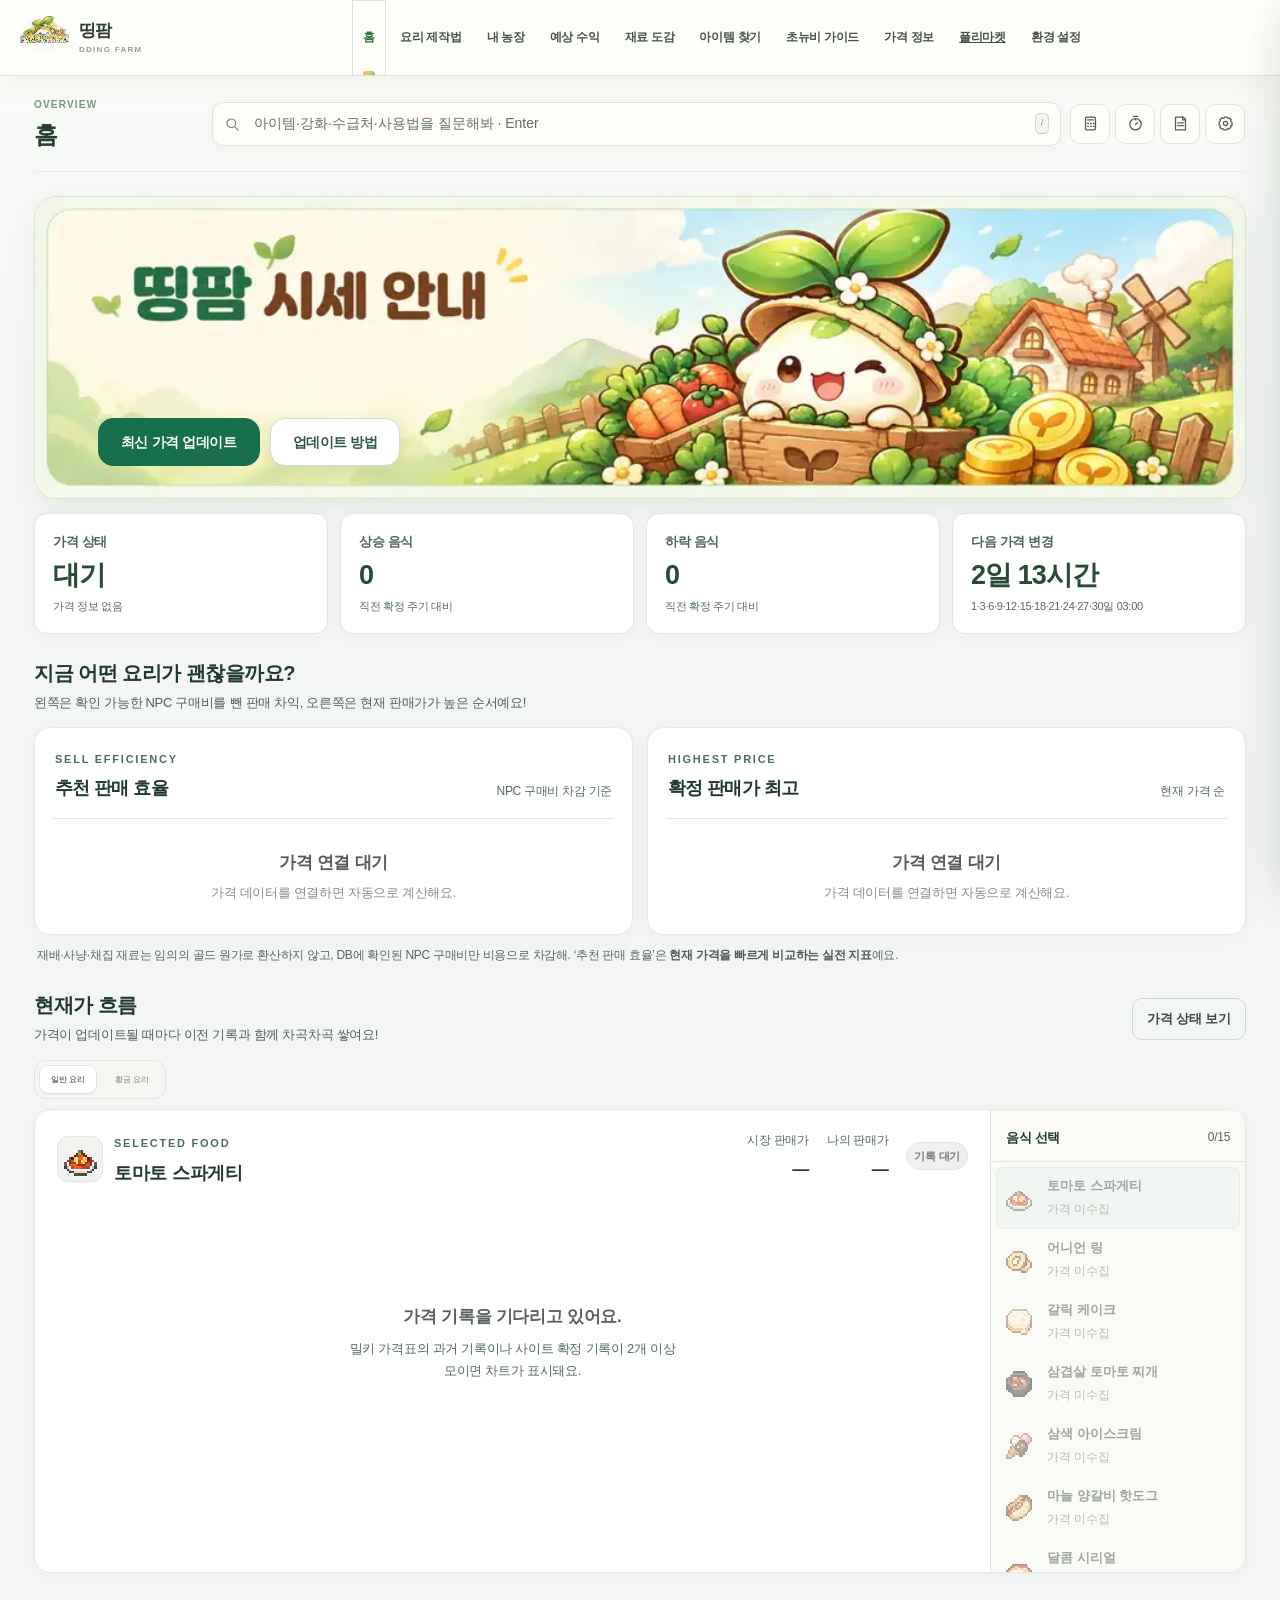
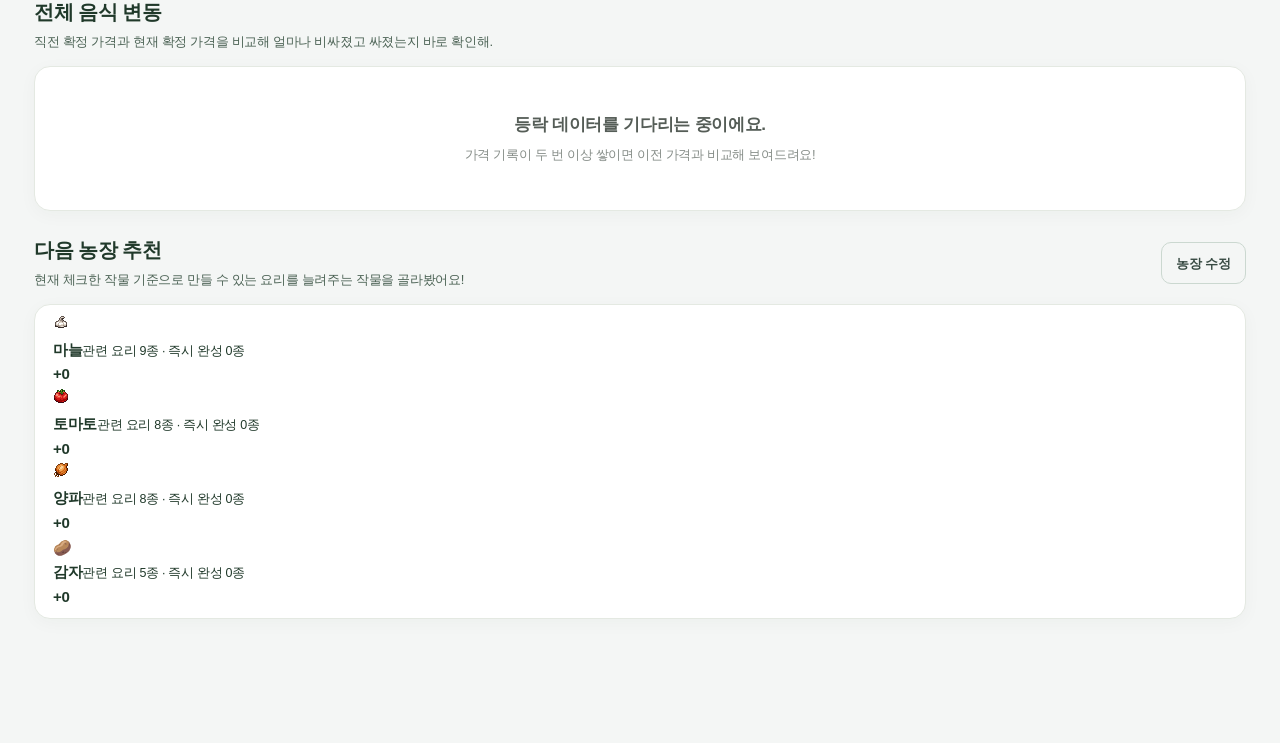
==== commit b2fc403a: "feat: add flea market to main DdingFarm navigation" ====
--- a/index.html
+++ b/index.html
@@ -6,7 +6,7 @@
   <meta name="color-scheme" content="light" />
   <title>띵팜 | 띵타이쿤 재배 운영 도구</title>
   <meta name="description" content="띵타이쿤 재배 운영을 위한 농장·요리·수익·가격 관리 도구, 띵팜" />
-  <link rel="stylesheet" href="styles.css?v=0.10.4-auditplanner1" />
+  <link rel="stylesheet" href="styles.css?v=0.10.5-market1" />
   <link rel="stylesheet" href="design-polish.css?v=0.12.0-public-ui1" />
   <link rel="icon" type="image/png" href="assets/brand/ddingfarm-logo.png" />
 </head>
@@ -54,6 +54,7 @@
         <button class="nav-btn" data-page="finder"><svg><use href="#i-compass"/></svg><span>아이템 찾기</span><em>NEW</em></button>
         <button class="nav-btn" data-page="reference"><svg><use href="#i-book"/></svg><span>초뉴비 가이드</span><em>NEW</em></button>
         <button class="nav-btn" data-page="prices"><svg><use href="#i-refresh"/></svg><span>가격 정보</span></button>
+        <a class="nav-btn nav-link" href="market.html"><svg><use href="#i-link"/></svg><span>플리마켓</span><em>LIVE</em></a>
         <button class="nav-btn" data-tool="settings"><svg><use href="#i-settings"/></svg><span>환경 설정</span><em>FONT</em></button>
       </nav>
 
@@ -120,8 +121,8 @@
   <div id="toast" class="toast" hidden></div>
 
   <!-- 핵심 데이터를 data.js 하나로 묶어 배포 누락을 방지 -->
-  <script src="data.js?v=0.11.4-guide-official1"></script>
-  <script src="app.js?v=0.13.1-guide-official1"></script>
+  <script src="data.js?v=0.14.0-official-guide1"></script>
+  <script src="app.js?v=0.14.0-guidefix1"></script>
 </body>
 </html>
 
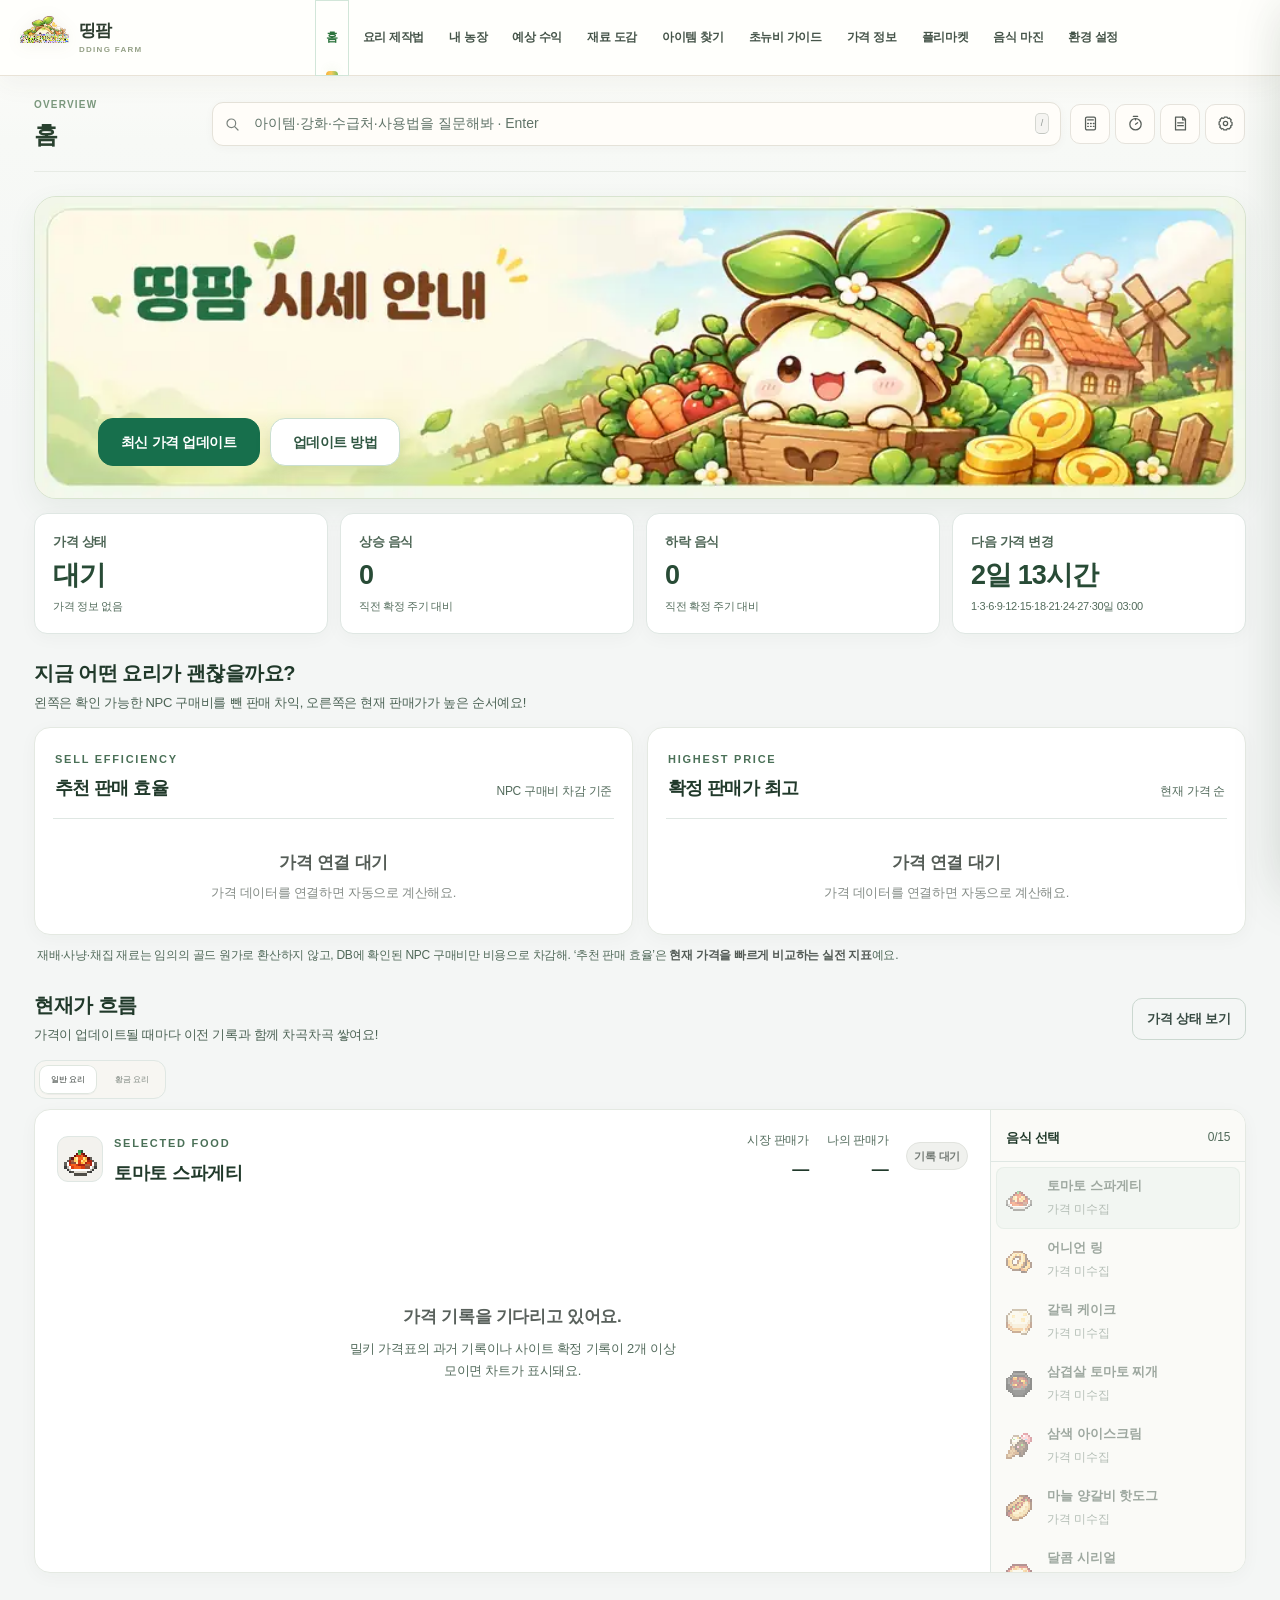
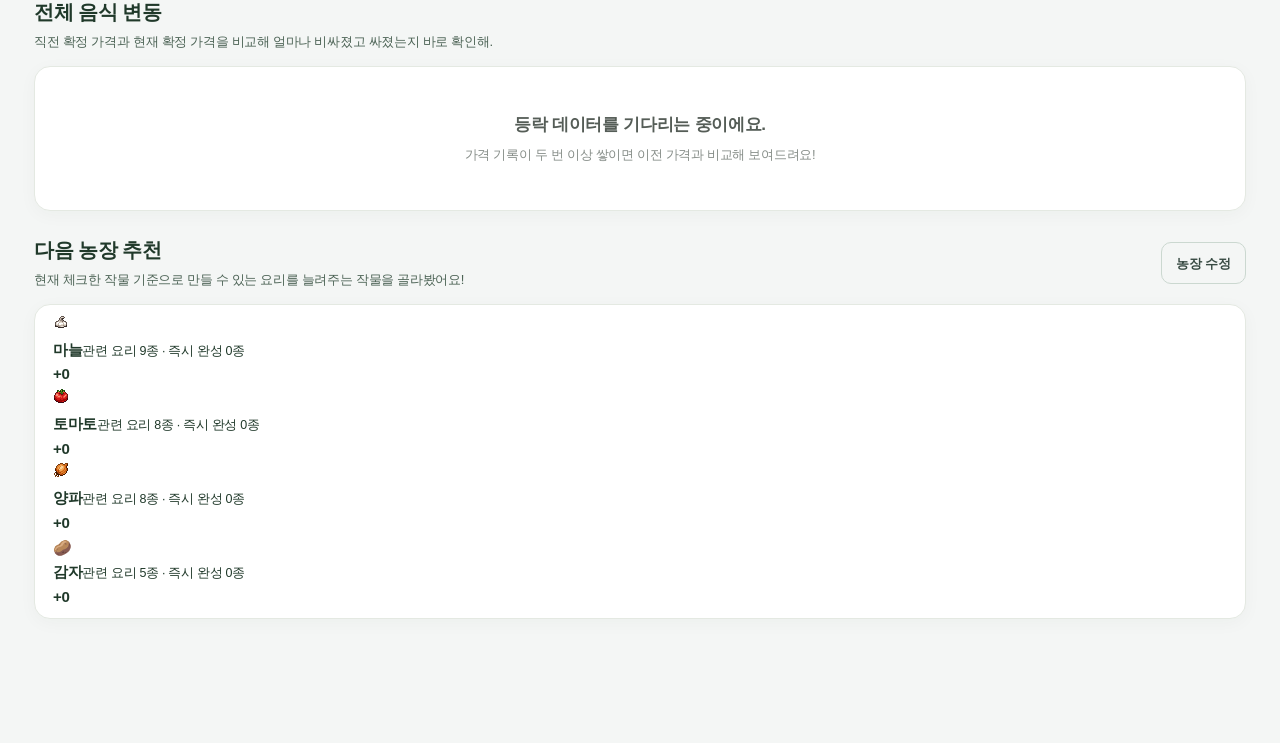
==== commit 8abbccfb: "feat: add food margin to main navigation" ====
--- a/index.html
+++ b/index.html
@@ -55,6 +55,7 @@
         <button class="nav-btn" data-page="reference"><svg><use href="#i-book"/></svg><span>초뉴비 가이드</span><em>NEW</em></button>
         <button class="nav-btn" data-page="prices"><svg><use href="#i-refresh"/></svg><span>가격 정보</span></button>
         <a class="nav-btn nav-link" href="market.html"><svg><use href="#i-link"/></svg><span>플리마켓</span><em>LIVE</em></a>
+        <a class="nav-btn nav-link" href="food-margin.html"><svg><use href="#i-profit"/></svg><span>음식 마진</span><em>NEW</em></a>
         <button class="nav-btn" data-tool="settings"><svg><use href="#i-settings"/></svg><span>환경 설정</span><em>FONT</em></button>
       </nav>
 
--- a/styles.css
+++ b/styles.css
@@ -573,3 +573,9 @@
 .timer-custom{margin:0 0 10px;padding:11px;border:1px solid var(--line);border-radius:10px;background:#f7f7f3}.timer-custom-head{display:flex;align-items:center;justify-content:space-between;margin-bottom:8px}.timer-custom-head b{font-size:9px}.timer-custom-head span{font-size:8px;color:#959c97}
 .timer-custom-grid{display:grid;grid-template-columns:repeat(3,minmax(0,1fr)) auto;gap:6px;align-items:end}.timer-custom-grid label span{display:block;font-size:7.5px;color:#858d87;margin:0 0 4px}.timer-custom-grid input{width:100%;height:34px;border:1px solid #d5d9d4;border-radius:7px;background:#fff;padding:0 8px;text-align:center;font-size:11px;outline:0}.timer-custom-grid input:focus{border-color:#8fac99}.timer-custom-grid .btn{height:34px;padding:0 10px;font-size:8.5px}
 @media(max-width:760px){.recipe-preview-floating{width:min(360px,calc(100vw - 24px))}.recipe-preview-floating .food-recipe-tip-list{grid-template-columns:1fr}.craft-planner-head{display:block}.craft-planner-total{text-align:left;margin-top:9px}.npc-plan-row{grid-template-columns:minmax(0,1fr) 92px}.npc-plan-row>strong{grid-column:2;text-align:right}.npc-plan-total{display:block}.npc-plan-total-cost{text-align:left;margin-top:10px}.timer-custom-grid{grid-template-columns:repeat(3,1fr)}.timer-custom-grid .btn{grid-column:1/-1}}
+
+
+/* market-nav-link-v1 */
+.nav a.nav-btn{text-decoration:none;cursor:pointer}
+.nav a.nav-btn:visited{color:#aeb8b1}
+.nav a.nav-btn:hover{color:#eef2ef}
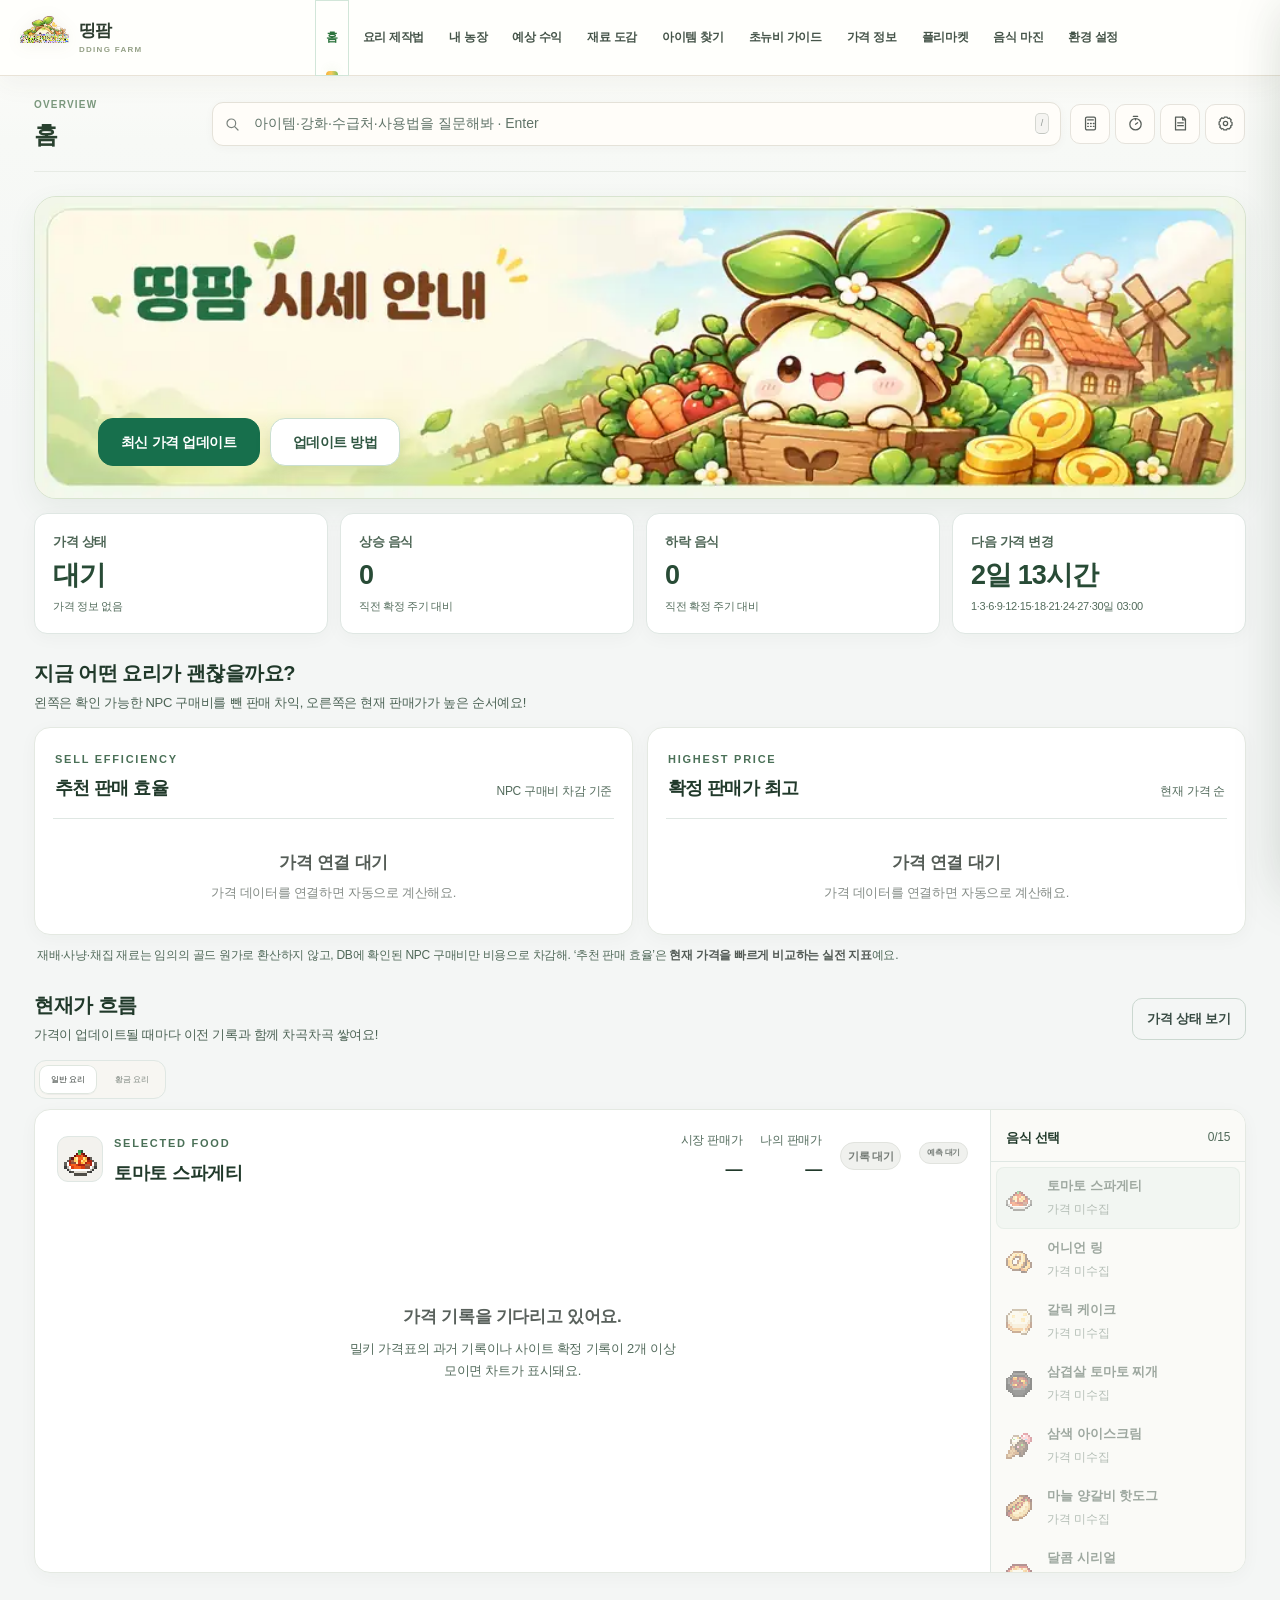
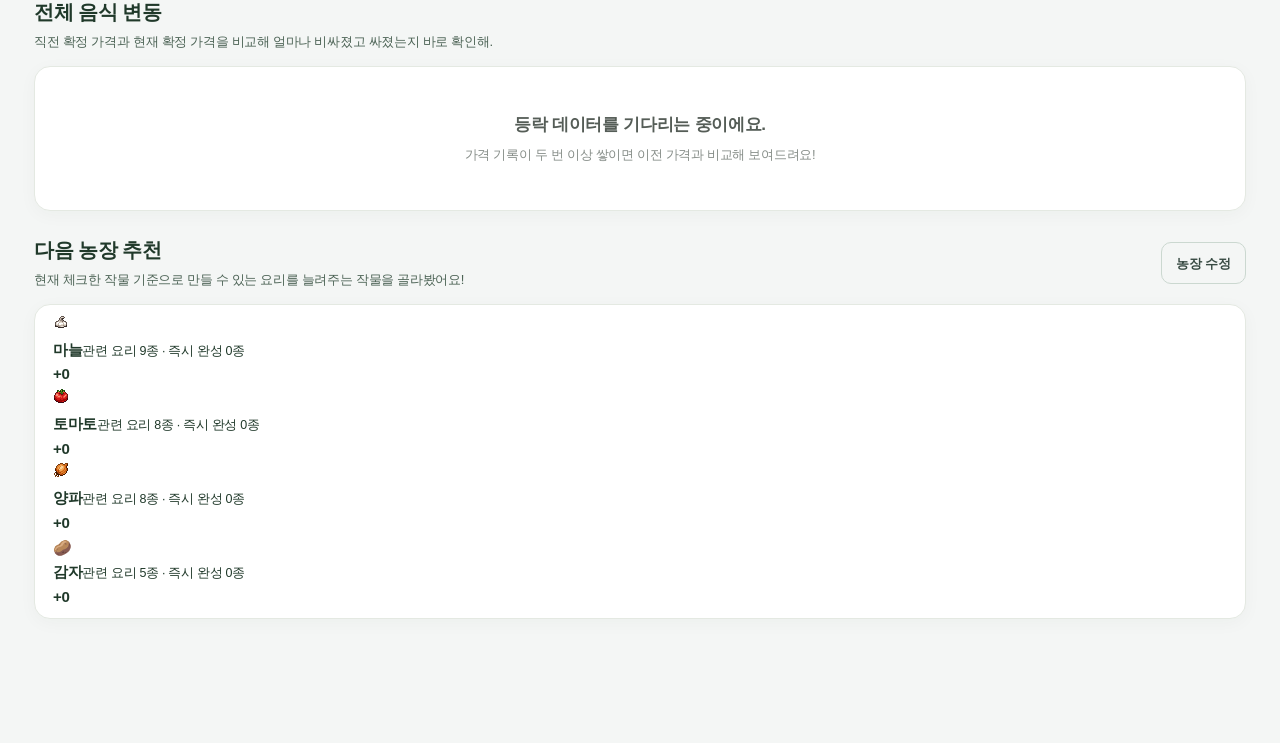
==== commit b4618f3b: "chore: bust cache for price forecast update" ====
--- a/index.html
+++ b/index.html
@@ -6,7 +6,7 @@
   <meta name="color-scheme" content="light" />
   <title>띵팜 | 띵타이쿤 재배 운영 도구</title>
   <meta name="description" content="띵타이쿤 재배 운영을 위한 농장·요리·수익·가격 관리 도구, 띵팜" />
-  <link rel="stylesheet" href="styles.css?v=0.10.5-market1" />
+  <link rel="stylesheet" href="styles.css?v=0.10.6-forecast1" />
   <link rel="stylesheet" href="design-polish.css?v=0.12.0-public-ui1" />
   <link rel="icon" type="image/png" href="assets/brand/ddingfarm-logo.png" />
 </head>
@@ -123,7 +123,7 @@
 
   <!-- 핵심 데이터를 data.js 하나로 묶어 배포 누락을 방지 -->
   <script src="data.js?v=0.14.0-official-guide1"></script>
-  <script src="app.js?v=0.14.0-guidefix1"></script>
+  <script src="app.js?v=0.14.1-forecast1"></script>
 </body>
 </html>
 
--- a/styles.css
+++ b/styles.css
@@ -579,3 +579,22 @@
 .nav a.nav-btn{text-decoration:none;cursor:pointer}
 .nav a.nav-btn:visited{color:#aeb8b1}
 .nav a.nav-btn:hover{color:#eef2ef}
+
+
+/* price-forecast-v1 */
+.max-price-ratio{display:inline-flex;align-items:center;margin-left:4px;padding:2px 5px;border-radius:999px;background:#edf4ef;color:#2d6a4e;font-size:7.5px;font-weight:850;white-space:nowrap}
+.market-rank-meta{display:flex;align-items:center;justify-content:flex-end;gap:4px;flex-wrap:wrap}
+.rank-max-pct{display:inline-flex;align-items:center;border:1px solid #d9e4dc;background:#f3f7f4;color:#426b55;border-radius:999px;padding:4px 6px;font-size:7.2px;font-weight:850;white-space:nowrap}
+.forecast-pill{display:inline-flex;align-items:center;justify-content:center;border-radius:999px;padding:4px 7px;font-size:7.5px;font-weight:850;white-space:nowrap;border:1px solid transparent}
+.forecast-pill.up{color:#206244;background:#edf7f1;border-color:#d2eadc}
+.forecast-pill.down{color:#9e463e;background:#fbefed;border-color:#f1d5d1}
+.forecast-pill.neutral{color:#737a75;background:#f0f1ee;border-color:#e1e3de}
+.market-selected-numbers>.forecast-pill{margin-top:12px}
+.forecast-cell{display:flex;flex-direction:column;align-items:flex-start;gap:4px;min-width:150px}
+.forecast-cell small{color:#8a918d;font-size:7.5px;white-space:nowrap}
+.price-max-cell{display:inline-flex;padding:4px 7px;border-radius:999px;background:#edf4ef;color:#2f6b4f;font-size:8px;font-weight:850}
+.price-table th:last-child,.price-table td:last-child{min-width:170px}
+@media(max-width:760px){
+  .market-rank-meta{justify-content:flex-end}
+  .max-price-ratio{margin-left:2px}
+}
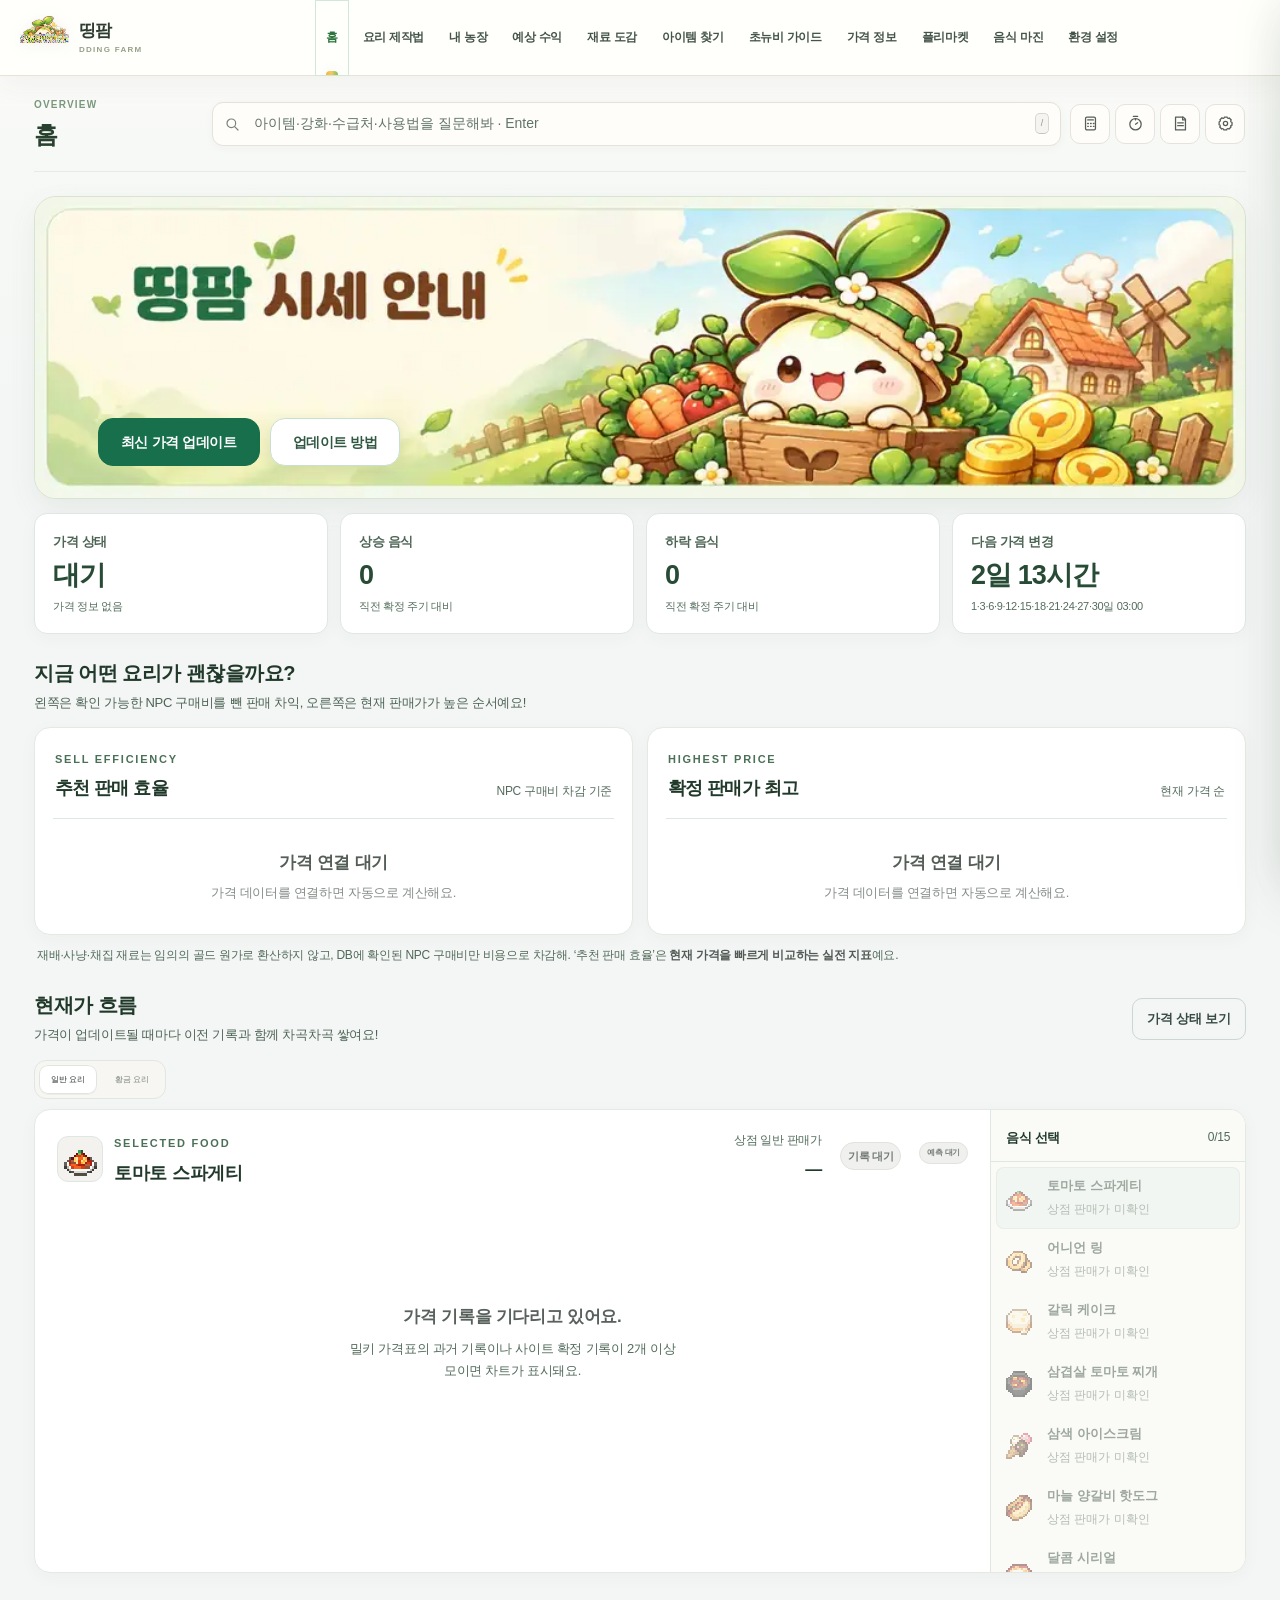
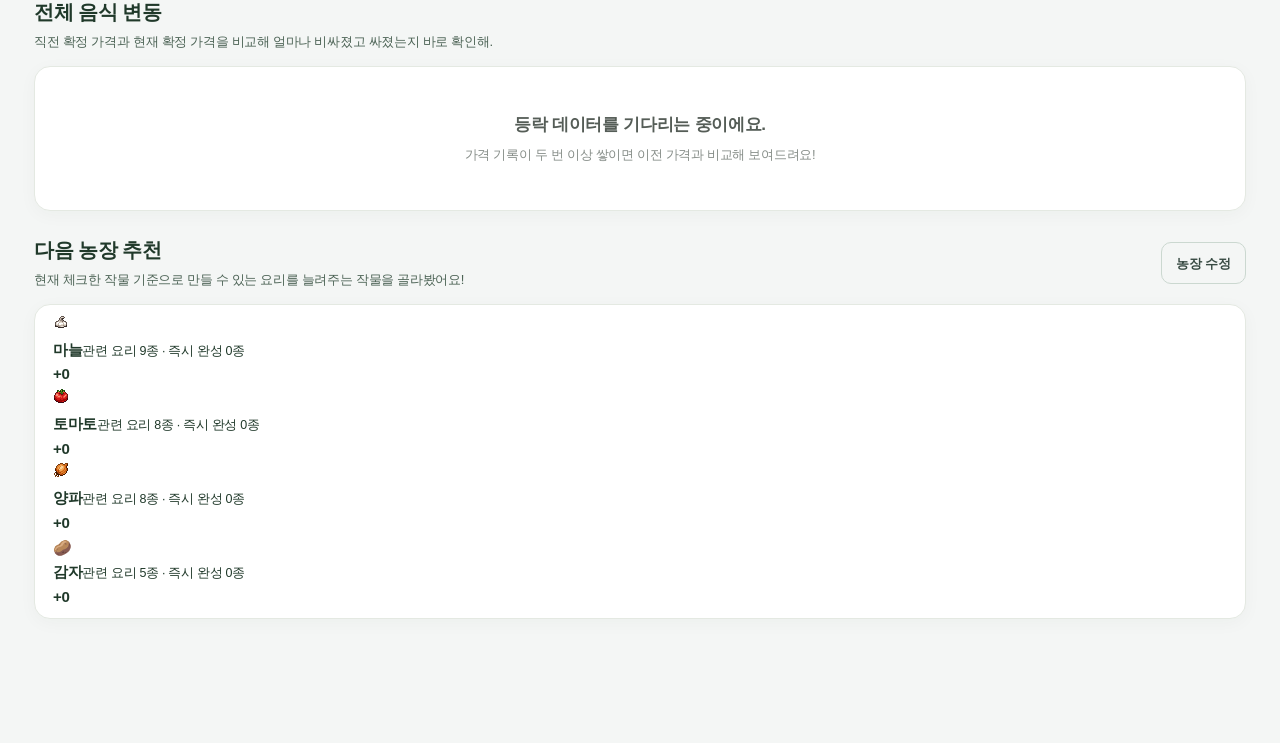
==== commit e0be10f0: "fix: show only standard shop selling price on home food cards and detail views" ====
--- a/index.html
+++ b/index.html
@@ -6,7 +6,7 @@
   <meta name="color-scheme" content="light" />
   <title>띵팜 | 띵타이쿤 재배 운영 도구</title>
   <meta name="description" content="띵타이쿤 재배 운영을 위한 농장·요리·수익·가격 관리 도구, 띵팜" />
-  <link rel="stylesheet" href="styles.css?v=0.10.6-forecast1" />
+  <link rel="stylesheet" href="styles.css?v=0.10.7-forecastprob" />
   <link rel="stylesheet" href="design-polish.css?v=0.12.0-public-ui1" />
   <link rel="icon" type="image/png" href="assets/brand/ddingfarm-logo.png" />
 </head>
@@ -123,7 +123,7 @@
 
   <!-- 핵심 데이터를 data.js 하나로 묶어 배포 누락을 방지 -->
   <script src="data.js?v=0.14.0-official-guide1"></script>
-  <script src="app.js?v=0.14.1-forecast1"></script>
+  <script src="app.js?v=0.14.3-shop-standard"></script>
 </body>
 </html>
 
--- a/styles.css
+++ b/styles.css
@@ -598,3 +598,9 @@
   .market-rank-meta{justify-content:flex-end}
   .max-price-ratio{margin-left:2px}
 }
+
+
+/* unclear-forecast-probabilities-v1 */
+.forecast-pill.neutral{gap:5px}
+.forecast-pill.neutral .forecast-prob{font-size:6.9px;font-weight:850;color:#68716b;opacity:.9}
+.forecast-pill.neutral .forecast-confidence{font-size:6.9px;font-weight:760;color:#8b918d;opacity:.9}
